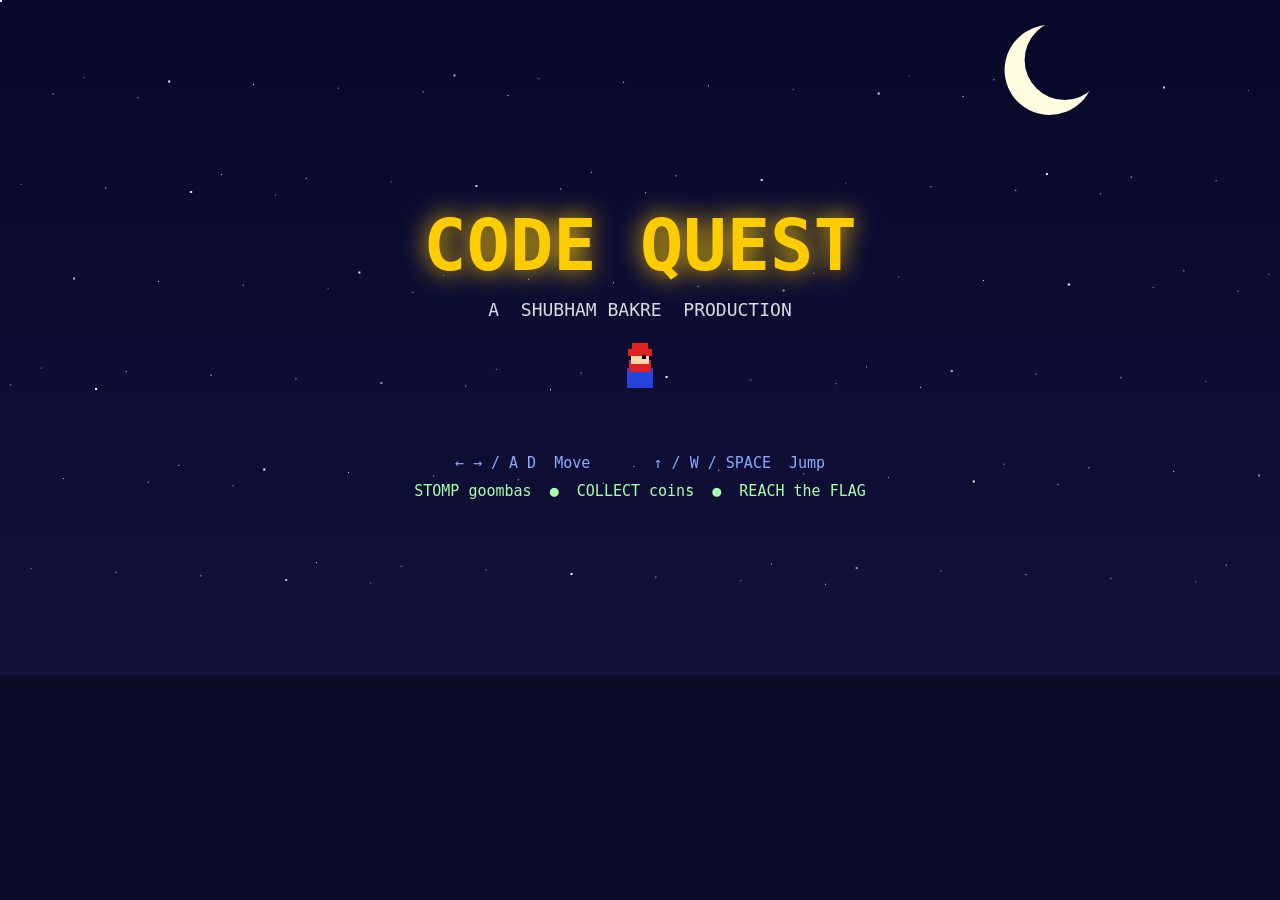
==== game.html @ 9518b6d2 "Add Code Quest — Mario-style browser platformer game" ====
<!DOCTYPE html>
<html lang="en">
<head>
  <meta charset="UTF-8" />
  <meta name="viewport" content="width=device-width, initial-scale=1.0, user-scalable=no" />
  <title>Code Quest — Shubham Bakre</title>
  <style>
    * { margin: 0; padding: 0; box-sizing: border-box; }
    body { background: #000; overflow: hidden; font-family: monospace; }
    canvas { display: block; image-rendering: pixelated; }
    #ui {
      position: fixed; bottom: 0; left: 0; right: 0;
      display: flex; justify-content: space-between; align-items: flex-end;
      padding: 16px; pointer-events: none; z-index: 10;
    }
    .d-pad { display: flex; gap: 8px; pointer-events: all; }
    .btn {
      width: 64px; height: 64px; border-radius: 12px;
      background: rgba(255,255,255,0.25); border: 2px solid rgba(255,255,255,0.5);
      color: #fff; font-size: 22px; display: flex; align-items: center;
      justify-content: center; user-select: none; -webkit-user-select: none;
      cursor: pointer; touch-action: none; font-family: monospace; font-weight: bold;
    }
    .btn:active { background: rgba(255,255,255,0.5); }
    #jump-btn { width: 72px; height: 72px; border-radius: 50%; background: rgba(255,100,100,0.35); pointer-events: all; }
    @media (min-width: 768px) { #ui { display: none; } }
  </style>
</head>
<body>
<canvas id="c"></canvas>
<div id="ui">
  <div class="d-pad">
    <div class="btn" data-act="left">◀</div>
    <div class="btn" data-act="right">▶</div>
  </div>
  <div class="btn" id="jump-btn" data-act="jump">▲</div>
</div>

<script>
'use strict';
// ═══════════════════════════════════════════════════════
//  CONSTANTS
// ═══════════════════════════════════════════════════════
const G   = 0.52;   // gravity
const JF  = -13.5;  // jump force
const MXF = 17;     // max fall speed
const SPD = 5;      // move speed
const T   = 40;     // tile size

const PAL = {
  sky1:'#5C94FC', sky2:'#9EC8FF',
  cloud:'#FFFFFF',
  grass:'#5EA832', dirt:'#9B6934', dirtD:'#7A5020',
  brick:'#C87038', brickD:'#A05028',
  cloudPlat:'#D8E8FF', cloudPlatD:'#B0C8F0',
  player:'#E02020', overalls:'#2244DD', skin:'#FAD6AC',
  hat:'#E02020', mustache:'#5A3010',
  shoe:'#3A1800',
  coin:'#FFCC00', coinShine:'#FFEE44', coinDark:'#AA8800',
  goomba:'#AA5500', goombaD:'#7A3500',
  pipe:'#1EAC1E', pipeD:'#0A7A0A',
  hill:'rgba(90,160,55,0.45)',
  hud:'rgba(0,0,0,0.55)',
  particle:['#FFCC00','#FF8800','#FF4444','#44FF88','#44AAFF'],
};

// ═══════════════════════════════════════════════════════
//  AUDIO  (Web Audio API — no files needed)
// ═══════════════════════════════════════════════════════
class SFX {
  constructor() { this.ac = new (window.AudioContext||window.webkitAudioContext)(); }
  _play(freq, type, dur, vol=0.25, slide=0) {
    const o = this.ac.createOscillator();
    const g = this.ac.createGain();
    o.connect(g); g.connect(this.ac.destination);
    o.type = type; o.frequency.value = freq;
    if (slide) o.frequency.linearRampToValueAtTime(slide, this.ac.currentTime + dur);
    g.gain.setValueAtTime(vol, this.ac.currentTime);
    g.gain.exponentialRampToValueAtTime(0.001, this.ac.currentTime + dur);
    o.start(); o.stop(this.ac.currentTime + dur);
  }
  jump()  { this._play(380, 'square', 0.12, 0.3, 600); }
  coin()  { this._play(750,'sine',0.1,0.25); setTimeout(()=>this._play(1100,'sine',0.12,0.2),80); }
  stomp() { this._play(180,'square',0.18,0.4,80); }
  die()   { [380,300,240,180,130].forEach((f,i)=>setTimeout(()=>this._play(f,'square',0.1,0.35),i*70)); }
  win()   { [523,659,784,1047,1319].forEach((f,i)=>setTimeout(()=>this._play(f,'sine',0.35,0.45),i*130)); }
}
let sfx = null;
function ensureSFX() { if (!sfx) sfx = new SFX(); }
const S = { jump(){ensureSFX();sfx.jump();}, coin(){ensureSFX();sfx.coin();},
             stomp(){ensureSFX();sfx.stomp();}, die(){ensureSFX();sfx.die();}, win(){ensureSFX();sfx.win();} };

// ═══════════════════════════════════════════════════════
//  INPUT
// ═══════════════════════════════════════════════════════
const K = {};
const TOUCH = { left:false, right:false, jump:false };
window.addEventListener('keydown', e=>{ K[e.code]=true; ['Space','ArrowUp','ArrowDown','ArrowLeft','ArrowRight'].includes(e.code)&&e.preventDefault(); });
window.addEventListener('keyup',   e=>{ K[e.code]=false; });
document.querySelectorAll('.btn').forEach(b=>{
  const act = b.dataset.act;
  b.addEventListener('touchstart', e=>{ e.preventDefault(); TOUCH[act]=true; ensureSFX(); }, {passive:false});
  b.addEventListener('touchend',   e=>{ e.preventDefault(); TOUCH[act]=false; }, {passive:false});
});
const IN = {
  get left()  { return K.ArrowLeft||K.KeyA||TOUCH.left; },
  get right() { return K.ArrowRight||K.KeyD||TOUCH.right; },
  get jump()  { return K.ArrowUp||K.KeyW||K.Space||TOUCH.jump; },
};

// ═══════════════════════════════════════════════════════
//  HELPERS
// ═══════════════════════════════════════════════════════
function overlaps(a, b) {
  return a.x < b.x+b.w && a.x+a.w > b.x && a.y < b.y+b.h && a.y+a.h > b.y;
}
function rnd(min,max) { return min + Math.random()*(max-min); }

// ═══════════════════════════════════════════════════════
//  PIXEL FONT  (tiny 5×7 bitmaps for crisp text)
// ═══════════════════════════════════════════════════════
// We'll use ctx.font with monospace instead — good enough for pixel look.

// ═══════════════════════════════════════════════════════
//  BACKGROUND
// ═══════════════════════════════════════════════════════
const CLOUDS = Array.from({length:12}, (_,i)=>({
  x: i*480 + rnd(0,240),
  y: rnd(40, 140),
  w: rnd(120,220),
  h: rnd(50,80),
}));
const HILLS = Array.from({length:8}, (_,i)=>({
  x: i*680 + rnd(0,200),
  r: rnd(160,280),
}));

function drawCloud(ctx, x, y, w, h) {
  ctx.fillStyle = PAL.cloud;
  ctx.beginPath(); ctx.arc(x+w*0.3, y+h*0.55, h*0.45, 0, Math.PI*2); ctx.fill();
  ctx.beginPath(); ctx.arc(x+w*0.5, y+h*0.38, h*0.52, 0, Math.PI*2); ctx.fill();
  ctx.beginPath(); ctx.arc(x+w*0.7, y+h*0.55, h*0.38, 0, Math.PI*2); ctx.fill();
  ctx.fillRect(x+w*0.18, y+h*0.5, w*0.64, h*0.5);
}

function drawBG(ctx, camX, W, H) {
  const grad = ctx.createLinearGradient(0,0,0,H);
  grad.addColorStop(0, PAL.sky1); grad.addColorStop(1, PAL.sky2);
  ctx.fillStyle = grad; ctx.fillRect(0,0,W,H);

  // Parallax hills (0.4x)
  ctx.fillStyle = PAL.hill;
  const gY = H - 80;
  for (const h of HILLS) {
    const hx = h.x - camX*0.4;
    const wrapped = ((hx % (W+600)) + (W+600)) % (W+600) - 300;
    ctx.beginPath(); ctx.arc(wrapped, gY, h.r, Math.PI, 0); ctx.fill();
  }

  // Parallax clouds (0.25x)
  for (const c of CLOUDS) {
    const cx = c.x - camX*0.25;
    const wrapped = ((cx % (W+300)) + (W+300)) % (W+300) - 150;
    drawCloud(ctx, wrapped, c.y, c.w, c.h);
  }
}

// ═══════════════════════════════════════════════════════
//  PLATFORM
// ═══════════════════════════════════════════════════════
class Platform {
  constructor(x, y, w, h, type='ground') {
    this.x=x; this.y=y; this.w=w; this.h=h; this.type=type;
  }
  draw(ctx, camX, W) {
    const sx = this.x - camX;
    if (sx+this.w < 0 || sx > W) return;
    const cols = Math.ceil(this.w / T);
    for (let i=0; i<cols; i++) {
      const tx = sx + i*T;
      const tw = Math.min(T, this.w - i*T);
      if (this.type === 'ground') {
        ctx.fillStyle = PAL.grass;  ctx.fillRect(tx, this.y, tw, 10);
        ctx.fillStyle = PAL.dirt;   ctx.fillRect(tx, this.y+10, tw, this.h-10);
        ctx.fillStyle = PAL.dirtD;
        for (let j=22; j<this.h; j+=14) ctx.fillRect(tx+5, this.y+j, tw-10, 2);
        ctx.fillStyle = 'rgba(0,0,0,0.12)'; ctx.fillRect(tx, this.y, tw, 2);
      } else if (this.type === 'brick') {
        ctx.fillStyle = PAL.brick;  ctx.fillRect(tx, this.y, tw, this.h);
        ctx.fillStyle = PAL.brickD;
        ctx.fillRect(tx, this.y, tw, 3);
        ctx.fillRect(tx, this.y+this.h-3, tw, 3);
        ctx.fillRect(tx, this.y, 3, this.h);
        ctx.fillRect(tx+tw-3, this.y, 3, this.h);
        // mortar line mid
        if (i%2===0) ctx.fillRect(tx+tw/2-1, this.y+4, 2, this.h-8);
      } else { // cloud platform
        ctx.fillStyle = PAL.cloudPlatD; ctx.fillRect(tx+2, this.y+3, tw-4, this.h);
        ctx.fillStyle = PAL.cloudPlat;  ctx.fillRect(tx, this.y, tw-2, this.h-2);
      }
    }
  }
}

// ═══════════════════════════════════════════════════════
//  COIN
// ═══════════════════════════════════════════════════════
class Coin {
  constructor(x, y) {
    this.x=x; this.y=y; this.w=20; this.h=20;
    this.collected=false; this.flyTimer=0;
    this.t = Math.random()*Math.PI*2;
  }
  update() {
    this.t += 0.07;
    if (this.flyTimer > 0) this.flyTimer--;
  }
  draw(ctx, camX) {
    if (this.collected && this.flyTimer<=0) return;
    const sx = this.x - camX;
    if (this.collected) {
      const a = this.flyTimer/28;
      const fy = this.y - (28-this.flyTimer)*2.2;
      ctx.globalAlpha = a;
      ctx.fillStyle = PAL.coin;
      ctx.beginPath(); ctx.arc(sx+10, fy+10, 10, 0, Math.PI*2); ctx.fill();
      ctx.globalAlpha = 1; return;
    }
    const bob = Math.sin(this.t)*4;
    const scaleX = Math.abs(Math.cos(this.t*0.5));
    const cw = Math.max(4, 20*scaleX);
    const cx = sx + 10 - cw/2;
    // Shadow
    ctx.fillStyle = 'rgba(0,0,0,0.2)'; ctx.fillRect(sx+2, this.y+bob+17, 16, 4);
    // Coin body
    ctx.fillStyle = PAL.coinDark; ctx.fillRect(cx+2, this.y+bob+2, cw-4, 16);
    ctx.fillStyle = PAL.coin;     ctx.fillRect(cx, this.y+bob, cw, 14);
    // Shine
    ctx.fillStyle = PAL.coinShine;
    if (cw > 8) ctx.fillRect(cx+3, this.y+bob+2, 4, 5);
  }
}

// ═══════════════════════════════════════════════════════
//  GOOMBA
// ═══════════════════════════════════════════════════════
class Goomba {
  constructor(x, y, patrolRange=120) {
    this.x=x; this.y=y; this.w=36; this.h=32;
    this.ox=x; this.range=patrolRange; this.vx=-1.8;
    this.dead=false; this.dTimer=0; this.frame=0; this.ft=0;
  }
  update() {
    if (this.dead) { if(this.dTimer>0) this.dTimer--; return; }
    this.x += this.vx;
    if (this.x < this.ox-this.range || this.x > this.ox) this.vx *= -1;
    this.ft++;
    if (this.ft%14===0) this.frame=(this.frame+1)%2;
  }
  draw(ctx, camX) {
    if (this.dead && this.dTimer<=0) return;
    const sx = this.x-camX;
    if (this.dead) {
      // squished
      ctx.fillStyle = PAL.goombaD; ctx.fillRect(sx, this.y+24, this.w, 8);
      ctx.fillStyle = PAL.goomba;  ctx.fillRect(sx+2, this.y+20, this.w-4, 10);
      return;
    }
    // Shadow
    ctx.fillStyle='rgba(0,0,0,0.2)'; ctx.fillRect(sx+4, this.y+this.h-2, this.w-8, 5);
    // Feet
    ctx.fillStyle = PAL.goombaD;
    const f = this.frame===0 ? 0 : 4;
    ctx.fillRect(sx+2+f, this.y+24, 14, 8);
    ctx.fillRect(sx+20-f, this.y+24, 14, 8);
    // Body
    ctx.fillStyle = PAL.goomba;
    ctx.beginPath(); ctx.arc(sx+18, this.y+14, 17, 0, Math.PI*2); ctx.fill();
    // Dark cap
    ctx.fillStyle = PAL.goombaD;
    ctx.beginPath(); ctx.arc(sx+18, this.y+10, 14, Math.PI*1.15, Math.PI*1.85); ctx.fill();
    ctx.fillRect(sx+4, this.y+6, 28, 6);
    // Eyes
    const dir = this.vx<0 ? -1 : 1;
    ctx.fillStyle='#FFF';
    ctx.fillRect(sx+7,  this.y+9,  8, 8);
    ctx.fillRect(sx+21, this.y+9,  8, 8);
    ctx.fillStyle='#000';
    ctx.fillRect(sx+8+dir*2,  this.y+11, 4, 4);
    ctx.fillRect(sx+22+dir*2, this.y+11, 4, 4);
    // Eyebrows (angry)
    ctx.fillStyle='#000';
    ctx.fillRect(sx+6,  this.y+7, 10, 2);
    ctx.fillRect(sx+20, this.y+7, 10, 2);
    // Mouth
    ctx.fillStyle='#5A1800';
    ctx.fillRect(sx+10, this.y+19, 16, 3);
  }
}

// ═══════════════════════════════════════════════════════
//  PARTICLE
// ═══════════════════════════════════════════════════════
class Particle {
  constructor(x, y, color) {
    this.x=x; this.y=y; this.color=color;
    this.vx=rnd(-4,4); this.vy=rnd(-6,-1);
    this.life=rnd(30,50); this.maxL=this.life;
    this.size=rnd(4,8);
  }
  update() { this.vy+=0.35; this.x+=this.vx; this.y+=this.vy; this.life--; }
  draw(ctx, camX) {
    ctx.globalAlpha = this.life/this.maxL;
    ctx.fillStyle = this.color;
    ctx.fillRect(this.x-camX, this.y, this.size, this.size);
    ctx.globalAlpha = 1;
  }
}

// ═══════════════════════════════════════════════════════
//  PLAYER
// ═══════════════════════════════════════════════════════
class Player {
  constructor(x, y) {
    this.x=x; this.y=y; this.w=30; this.h=42;
    this.vx=0; this.vy=0;
    this.onGround=false; this.dead=false;
    this.facing=1; this.walkF=0; this.stepT=0;
    this.jumpBuf=0; this.coyote=0; this.invincible=0;
  }

  update(plats, coins, goombas, parts) {
    if (this.dead) { this.vy+=G; this.y+=this.vy; return; }

    // Input
    if (IN.left)  { this.vx=-SPD; this.facing=-1; }
    else if (IN.right) { this.vx=SPD; this.facing=1; }
    else { this.vx*=0.78; }

    // Jump buffering + coyote time
    if (IN.jump) this.jumpBuf=9;
    else if (this.jumpBuf>0) this.jumpBuf--;

    if (this.onGround) this.coyote=9;
    else if (this.coyote>0) this.coyote--;

    if (this.jumpBuf>0 && this.coyote>0) {
      this.vy=JF; this.jumpBuf=0; this.coyote=0; S.jump();
    }

    // Variable jump height
    if (!IN.jump && this.vy<-6) this.vy += 1.2;

    this.vy = Math.min(this.vy+G, MXF);

    // Move X + collide
    this.x += this.vx;
    this.onGround = false;
    for (const p of plats) {
      if (!overlaps(this,p)) continue;
      if (this.vx>0) this.x=p.x-this.w;
      else if (this.vx<0) this.x=p.x+p.w;
      this.vx=0;
    }

    // Move Y + collide
    this.y += this.vy;
    for (const p of plats) {
      if (!overlaps(this,p)) continue;
      if (this.vy>0) { this.y=p.y-this.h; this.vy=0; this.onGround=true; }
      else           { this.y=p.y+p.h;    this.vy=0.5; }
    }

    // Coins
    for (const c of coins) {
      if (!c.collected && overlaps(this,{x:c.x,y:c.y,w:c.w,h:c.h})) {
        c.collected=true; c.flyTimer=28;
        S.coin();
        for (let i=0;i<8;i++) parts.push(new Particle(c.x+10,c.y+10,PAL.coin));
      }
    }

    // Goombas
    if (this.invincible<=0) {
      for (const g of goombas) {
        if (g.dead || !overlaps(this,g)) continue;
        // Stomp check: player bottom is above middle of goomba AND falling
        if (this.vy>0 && (this.y+this.h) < (g.y + g.h*0.55)) {
          g.dead=true; g.dTimer=32; this.vy=-9; S.stomp();
          for (let i=0;i<10;i++) parts.push(new Particle(g.x+18,g.y+10,PAL.goomba));
        } else {
          this.dead=true; this.vy=-10; S.die();
        }
      }
    }
    if (this.invincible>0) this.invincible--;

    // Walk animation
    if (this.onGround && Math.abs(this.vx)>0.4) {
      this.stepT++;
      if (this.stepT%7===0) this.walkF=(this.walkF+1)%4;
    } else if (this.onGround) { this.walkF=0; this.stepT=0; }
  }

  draw(ctx, camX) {
    const sx = Math.round(this.x-camX);
    const sy = Math.round(this.y);
    if (this.invincible>0 && Math.floor(this.invincible/5)%2===1) return;

    ctx.save();
    if (this.facing===-1) {
      ctx.translate(sx+this.w/2, 0);
      ctx.scale(-1,1);
      ctx.translate(-(sx+this.w/2), 0);
    }

    // Shadow
    ctx.fillStyle='rgba(0,0,0,0.2)';
    ctx.beginPath(); ctx.ellipse(sx+15,sy+this.h+2,12,4,0,0,Math.PI*2); ctx.fill();

    // Shoes (animated)
    ctx.fillStyle = PAL.shoe;
    const lf = this.onGround ? (this.walkF<2?-3:3) : 0;
    const rf = this.onGround ? (this.walkF<2?3:-3) : 0;
    ctx.fillRect(sx+1+lf, sy+36, 12, 8);
    ctx.fillRect(sx+17+rf, sy+36, 12, 8);

    // Overalls legs
    ctx.fillStyle = PAL.overalls;
    ctx.fillRect(sx+3, sy+24, 10, 16);
    ctx.fillRect(sx+17, sy+24, 10, 16);

    // Overalls bib
    ctx.fillRect(sx+3, sy+16, 24, 12);
    ctx.fillStyle='rgba(255,255,255,0.12)'; ctx.fillRect(sx+8,sy+18,14,4);

    // Shirt
    ctx.fillStyle = PAL.player;
    ctx.fillRect(sx+1, sy+12, 28, 12);

    // Arms
    ctx.fillStyle = PAL.player;
    ctx.fillRect(sx-4, sy+13, 8, 10);
    ctx.fillRect(sx+26, sy+13, 8, 10);
    ctx.fillStyle = PAL.skin;
    ctx.fillRect(sx-4, sy+21, 8, 5);
    ctx.fillRect(sx+26, sy+21, 8, 5);

    // Head
    ctx.fillStyle = PAL.skin;
    ctx.fillRect(sx+4, sy+2, 22, 14);

    // Hair
    ctx.fillStyle='#5A3010';
    ctx.fillRect(sx+4, sy+2, 22, 4);
    ctx.fillRect(sx+4, sy+2, 4, 8);

    // Hat
    ctx.fillStyle = PAL.hat;
    ctx.fillRect(sx+2, sy-2, 26, 7);
    ctx.fillRect(sx+6, sy-8, 18, 8);

    // Eye
    ctx.fillStyle='#000';
    ctx.fillRect(sx+18, sy+6, 5, 5);
    ctx.fillStyle='#FFF';
    ctx.fillRect(sx+20, sy+6, 2, 2);

    // Mustache
    ctx.fillStyle = PAL.mustache;
    ctx.fillRect(sx+8, sy+12, 6, 3);
    ctx.fillRect(sx+16, sy+12, 8, 3);
    ctx.fillRect(sx+12, sy+13, 6, 4);

    ctx.restore();
  }
}

// ═══════════════════════════════════════════════════════
//  LEVEL BUILDER
// ═══════════════════════════════════════════════════════
function buildLevel(H) {
  const plats=[], coins=[], goombas=[];
  const gY = H - 80;
  const LW = 5500;

  // ── Ground (with 3 gaps) ──
  [[0,1900],[2040,2960],[3100,4100],[4240,LW]].forEach(([a,b])=>{
    plats.push(new Platform(a, gY, b-a, 80, 'ground'));
  });

  // ── Floating platforms ──
  const fp = [
    // section 1
    [280,gY-130,160,'brick'], [560,gY-200,120,'brick'],
    [820,gY-140,160,'brick'], [1060,gY-260,120,'brick'],
    [1320,gY-180,200,'brick'],[1580,gY-290,100,'brick'],
    [1700,gY-160,80,'brick'],
    // after gap 1
    [2090,gY-170,160,'brick'],[2300,gY-250,120,'brick'],
    [2520,gY-160,200,'brick'],[2730,gY-310,100,'brick'],
    // after gap 2
    [3150,gY-160,120,'brick'],[3330,gY-230,160,'brick'],
    [3540,gY-290,120,'brick'],[3680,gY-160,140,'brick'],
    [3860,gY-250,120,'brick'],
    // after gap 3
    [4290,gY-170,200,'brick'],[4560,gY-260,160,'brick'],
    [4800,gY-170,200,'brick'],[5060,gY-300,120,'brick'],
    // cloud platforms
    [480,gY-330,100,'cloud'],  [1140,gY-370,120,'cloud'],
    [2180,gY-340,100,'cloud'], [3420,gY-380,140,'cloud'],
    [4900,gY-410,120,'cloud'],
  ];
  fp.forEach(([x,y,w,t])=>plats.push(new Platform(x,y,w,t==='cloud'?16:20,t)));

  // ── Coins (rows) ──
  const cr = [
    [320,gY-80,5,38], [600,gY-80,4,38],
    [295,gY-195,3,38],[575,gY-265,3,38],
    [840,gY-195,4,38],[1075,gY-325,3,38],
    [1340,gY-245,5,38],[1590,gY-355,3,38],
    [2105,gY-235,4,38],[2320,gY-315,3,38],
    [2540,gY-225,5,38],[2745,gY-375,3,38],
    [3165,gY-225,4,38],[3350,gY-295,3,38],
    [3555,gY-355,3,38],[3695,gY-225,4,38],
    [4305,gY-235,5,38],[4575,gY-325,4,38],
    [4815,gY-235,5,38],[5075,gY-365,3,38],
    // arc of coins over gaps
    [1910,gY-120,3,40],[1910,gY-170,1,40],[1950,gY-200,1,40],[1990,gY-170,1,40],
    [3010,gY-120,3,40],[3050,gY-170,1,40],[4140,gY-120,3,40],
  ];
  cr.forEach(([sx,sy,n,gap])=>{
    for(let i=0;i<n;i++) coins.push(new Coin(sx+i*gap, sy));
  });

  // ── Goombas ──
  const ge = [
    [650,gY-32,100], [980,gY-32,120], [1400,gY-32,150],
    [2200,gY-32,120], [2600,gY-32,150],
    [3200,gY-32,120], [3700,gY-32,130],
    [4350,gY-32,150], [4700,gY-32,100],
    // on platforms
    [300,gY-162,70], [860,gY-172,70],
    [1340,gY-212,90], [2100,gY-202,80],
    [4300,gY-202,100],[4810,gY-202,80],
  ];
  ge.forEach(([x,y,r])=>goombas.push(new Goomba(x,y,r)));

  return {plats, coins, goombas, LW, gY};
}

// ═══════════════════════════════════════════════════════
//  FLAG / FINISH LINE
// ═══════════════════════════════════════════════════════
function drawFlag(ctx, camX, x, gY) {
  const sx = x - camX;
  // Pole
  ctx.fillStyle = '#888'; ctx.fillRect(sx-3, gY-260, 6, 260);
  // Flag
  ctx.fillStyle = '#E02020';
  ctx.beginPath();
  ctx.moveTo(sx+3, gY-260);
  ctx.lineTo(sx+3, gY-210);
  ctx.lineTo(sx+48, gY-235);
  ctx.closePath(); ctx.fill();
  // Star on flag
  ctx.fillStyle='#FFD700';
  ctx.font='bold 20px monospace'; ctx.textAlign='left';
  ctx.fillText('★', sx+10, gY-228);
  // Base
  ctx.fillStyle='#555'; ctx.fillRect(sx-10, gY-6, 20, 8);
}

// ═══════════════════════════════════════════════════════
//  HUD
// ═══════════════════════════════════════════════════════
function drawHUD(ctx, W, score, collected, total) {
  ctx.fillStyle = PAL.hud;
  ctx.fillRect(0,0,W,48);
  ctx.font = 'bold 18px monospace';

  ctx.fillStyle='#FFCC00'; ctx.textAlign='left';
  ctx.fillText('● SCORE', 18, 20);
  ctx.fillStyle='#FFF'; ctx.fillText(score.toLocaleString(), 18, 38);

  ctx.fillStyle='#FFCC00'; ctx.textAlign='center';
  ctx.fillText('⬤ COINS', W/2, 20);
  ctx.fillStyle='#FFF'; ctx.fillText(`${collected} / ${total}`, W/2, 38);

  ctx.fillStyle='rgba(255,255,255,0.6)'; ctx.textAlign='right';
  ctx.font='14px monospace';
  ctx.fillText('shubhambakre.com', W-14, 30);
}

// ═══════════════════════════════════════════════════════
//  SCREENS
// ═══════════════════════════════════════════════════════
function drawTitle(ctx, W, H, t) {
  // Night sky
  const g = ctx.createLinearGradient(0,0,0,H);
  g.addColorStop(0,'#08082A'); g.addColorStop(1,'#151540');
  ctx.fillStyle=g; ctx.fillRect(0,0,W,H);

  // Stars
  ctx.fillStyle='#FFF';
  for(let i=0;i<120;i++){
    const x=(i*137.508)%W, y=(i*97.3)%(H*0.65);
    const s=i%5===0?2:1;
    ctx.globalAlpha = 0.5+0.5*Math.abs(Math.sin(t*0.02+i));
    ctx.fillRect(x,y,s,s);
  }
  ctx.globalAlpha=1;

  // Moon
  ctx.fillStyle='#FFFCE0';
  ctx.beginPath(); ctx.arc(W*0.82, 70, 45, 0, Math.PI*2); ctx.fill();
  ctx.fillStyle='#08082A';
  ctx.beginPath(); ctx.arc(W*0.82+15, 60, 40, 0, Math.PI*2); ctx.fill();

  // Ground silhouette
  ctx.fillStyle='#0C0C28';
  ctx.fillRect(0, H*0.75, W, H);

  // Title text
  ctx.textAlign='center';
  ctx.shadowColor='#FFCC00'; ctx.shadowBlur=24;
  ctx.fillStyle='#FFCC00';
  ctx.font=`bold ${Math.min(72, W/10)}px monospace`;
  ctx.fillText('CODE QUEST', W/2, H*0.3);
  ctx.shadowBlur=0;

  ctx.fillStyle='rgba(255,255,255,0.85)';
  ctx.font=`${Math.min(18, W/35)}px monospace`;
  ctx.fillText('A  SHUBHAM BAKRE  PRODUCTION', W/2, H*0.3+46);

  // Controls
  const mobile = W < 768;
  ctx.fillStyle='#88AAFF';
  ctx.font=`${Math.min(15, W/40)}px monospace`;
  if (mobile) {
    ctx.fillText('Use the on-screen buttons to move & jump', W/2, H*0.52);
  } else {
    ctx.fillText('← → / A D  Move       ↑ / W / SPACE  Jump', W/2, H*0.52);
  }
  ctx.fillStyle='#AAFFAA';
  ctx.fillText('STOMP goombas  ●  COLLECT coins  ●  REACH the FLAG', W/2, H*0.52+28);

  // Blinking prompt
  if (Math.floor(t/30)%2===0) {
    ctx.fillStyle='#FFCC00';
    ctx.font=`bold ${Math.min(22, W/30)}px monospace`;
    ctx.fillText(mobile?'TAP ▲ TO START':'PRESS  SPACE  TO  START', W/2, H*0.65);
  }

  // Mini character drawing
  const px=W/2-15, py=H*0.3+80;
  ctx.fillStyle=PAL.overalls;  ctx.fillRect(px+2,py+18,26,20);
  ctx.fillStyle=PAL.player;    ctx.fillRect(px+4,py+10,22,12);
  ctx.fillStyle=PAL.skin;      ctx.fillRect(px+6,py+2,18,12);
  ctx.fillStyle=PAL.hat;       ctx.fillRect(px+3,py-1,24,7); ctx.fillRect(px+7,py-7,16,7);
  ctx.fillStyle='#000';        ctx.fillRect(px+17,py+5,4,4);
}

function drawGameOver(ctx, W, H) {
  ctx.fillStyle='rgba(0,0,0,0.68)'; ctx.fillRect(0,0,W,H);
  ctx.textAlign='center';
  ctx.fillStyle='#FF4444';
  ctx.font=`bold ${Math.min(60,W/9)}px monospace`;
  ctx.fillText('GAME OVER', W/2, H/2-16);
  ctx.fillStyle='rgba(255,255,255,0.7)';
  ctx.font=`${Math.min(18,W/32)}px monospace`;
  ctx.fillText('Respawning...', W/2, H/2+28);
}

function drawWin(ctx, W, H, score, collected, total, t) {
  ctx.fillStyle='rgba(0,0,30,0.78)'; ctx.fillRect(0,0,W,H);

  // Confetti
  for(let i=0;i<40;i++){
    ctx.fillStyle=PAL.particle[i%PAL.particle.length];
    const cx = (i*173+t*2)%W;
    const cy = (i*97+(t*(i%3+1)*0.6))%H;
    ctx.fillRect(cx,cy,6,6);
  }

  ctx.textAlign='center';
  ctx.shadowColor='#FFCC00'; ctx.shadowBlur=30;
  ctx.fillStyle='#FFCC00';
  ctx.font=`bold ${Math.min(62,W/9)}px monospace`;
  ctx.fillText('YOU  WIN! 🎉', W/2, H/2-70);
  ctx.shadowBlur=0;

  ctx.fillStyle='#FFF';
  ctx.font=`${Math.min(22,W/28)}px monospace`;
  ctx.fillText(`SCORE: ${score.toLocaleString()}`, W/2, H/2-16);
  ctx.fillText(`COINS: ${collected}/${total}  (${Math.round(collected/total*100)}%)`, W/2, H/2+20);

  ctx.fillStyle='#88FFAA';
  ctx.font=`${Math.min(16,W/38)}px monospace`;
  ctx.fillText('Check out the real work at  shubhambakre.com', W/2, H/2+64);

  if (Math.floor(t/35)%2===0) {
    ctx.fillStyle='#FFCC00';
    ctx.font=`bold ${Math.min(18,W/38)}px monospace`;
    ctx.fillText('PRESS SPACE / TAP to play again', W/2, H/2+110);
  }
}

// ═══════════════════════════════════════════════════════
//  GAME LOOP
// ═══════════════════════════════════════════════════════
const canvas = document.getElementById('c');
const ctx    = canvas.getContext('2d');
let W, H;

function resize() {
  W = canvas.width  = window.innerWidth;
  H = canvas.height = window.innerHeight;
}
resize();
window.addEventListener('resize', resize);

let state   = 'title';  // title | play | dead | win
let player, plats, coins, goombas, parts, camX, LW, gY, totalCoins, score, t=0;
let restartDelay = 0;
const FINISH_X = 5350;

function init() {
  const lv = buildLevel(H);
  plats=lv.plats; coins=lv.coins; goombas=lv.goombas; LW=lv.LW; gY=lv.gY;
  player = new Player(80, gY-100);
  parts=[]; camX=0; totalCoins=coins.length; score=0;
}

function tick() {
  t++;
  if (state==='title') {
    if (IN.jump) { ensureSFX(); init(); state='play'; }
    return;
  }
  if (state==='dead') {
    player.update([],[],[],[]);
    if (player.y > H+200) {
      restartDelay++;
      if (restartDelay>90) { restartDelay=0; init(); state='play'; }
    }
    return;
  }
  if (state==='win') {
    if (IN.jump) { init(); state='play'; }
    return;
  }

  // Playing
  player.update(plats, coins, goombas, parts);
  goombas.forEach(g=>g.update());
  coins.forEach(c=>{ c.update(); if(c.collected&&c.flyTimer===27) score+=100; });
  parts=parts.filter(p=>{ p.update(); return p.life>0; });

  // Camera smooth follow
  const targetCam = player.x - W*0.35;
  camX += (targetCam-camX)*0.1;
  camX = Math.max(0, Math.min(camX, LW-W));

  // Death by falling
  if (!player.dead && player.y > H+60) { player.dead=true; player.vy=-8; S.die(); }
  if (player.dead) state='dead';

  // Win
  if (player.x > FINISH_X) { state='win'; S.win(); }
}

function render() {
  ctx.clearRect(0,0,W,H);

  if (state==='title') { drawTitle(ctx,W,H,t); return; }

  drawBG(ctx, camX, W, H);
  plats.forEach(p=>p.draw(ctx,camX,W));
  drawFlag(ctx, camX, FINISH_X+40, gY);
  coins.forEach(c=>c.draw(ctx,camX));
  goombas.forEach(g=>g.draw(ctx,camX));
  parts.forEach(p=>p.draw(ctx,camX));
  player.draw(ctx,camX);

  const col=coins.filter(c=>c.collected).length;
  drawHUD(ctx, W, score, col, totalCoins);

  if (state==='dead') drawGameOver(ctx,W,H);
  if (state==='win')  drawWin(ctx,W,H,score,col,totalCoins,t);
}

function loop() {
  tick();
  render();
  requestAnimationFrame(loop);
}
loop();
</script>
</body>
</html>
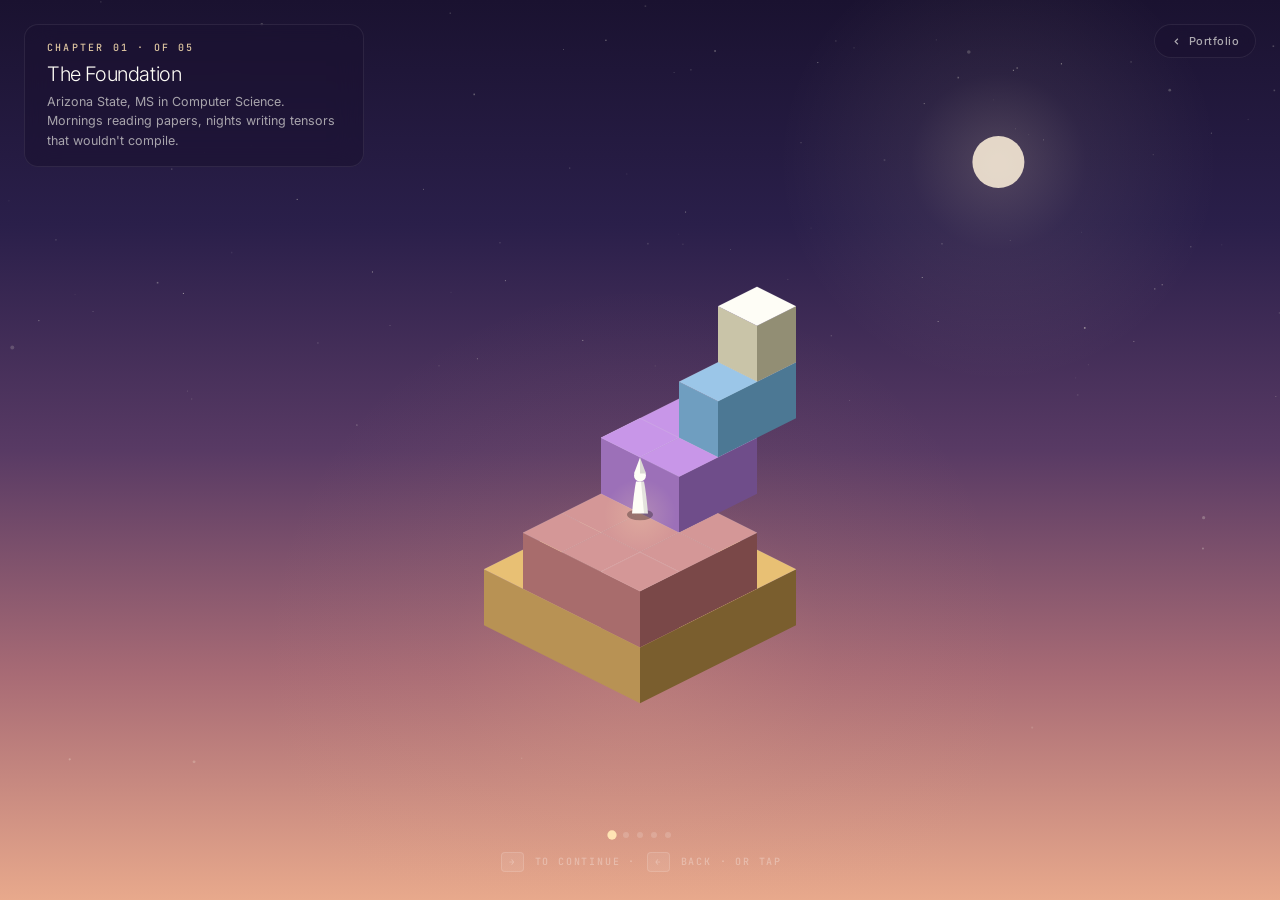
==== commit 07bfe9ec: "Rebuild /game.html as Monument Valley-style isometric tower journey — single viewport, 5 chapters, p" ====
--- a/game.html
+++ b/game.html
@@ -1,801 +1,591 @@
 <!DOCTYPE html>
 <html lang="en">
 <head>
-  <meta charset="UTF-8" />
-  <meta name="viewport" content="width=device-width, initial-scale=1.0, user-scalable=no" />
-  <title>Code Quest — Shubham Bakre</title>
-  <style>
-    * { margin: 0; padding: 0; box-sizing: border-box; }
-    body { background: #000; overflow: hidden; font-family: monospace; }
-    canvas { display: block; image-rendering: pixelated; }
-    #ui {
-      position: fixed; bottom: 0; left: 0; right: 0;
-      display: flex; justify-content: space-between; align-items: flex-end;
-      padding: 16px; pointer-events: none; z-index: 10;
-    }
-    .d-pad { display: flex; gap: 8px; pointer-events: all; }
-    .btn {
-      width: 64px; height: 64px; border-radius: 12px;
-      background: rgba(255,255,255,0.25); border: 2px solid rgba(255,255,255,0.5);
-      color: #fff; font-size: 22px; display: flex; align-items: center;
-      justify-content: center; user-select: none; -webkit-user-select: none;
-      cursor: pointer; touch-action: none; font-family: monospace; font-weight: bold;
-    }
-    .btn:active { background: rgba(255,255,255,0.5); }
-    #jump-btn { width: 72px; height: 72px; border-radius: 50%; background: rgba(255,100,100,0.35); pointer-events: all; }
-    @media (min-width: 768px) { #ui { display: none; } }
-  </style>
+<meta charset="UTF-8" />
+<meta name="viewport" content="width=device-width, initial-scale=1.0, user-scalable=no" />
+<title>The Engineer's Path — Shubham Bakre</title>
+<meta name="description" content="An interactive Monument Valley-style journey through Shubham Bakre's engineering career." />
+<meta property="og:title" content="The Engineer's Path — Shubham Bakre" />
+<meta property="og:description" content="An interactive Monument Valley-style journey through a senior engineer's career." />
+<link rel="canonical" href="https://shubhambakre.com/game.html" />
+<link rel="preconnect" href="https://fonts.googleapis.com">
+<link rel="preconnect" href="https://fonts.gstatic.com" crossorigin>
+<link href="https://fonts.googleapis.com/css2?family=Inter:wght@200;300;400;500&family=JetBrains+Mono:wght@400;500&display=swap" rel="stylesheet">
+<style>
+  *, *::before, *::after { margin:0; padding:0; box-sizing:border-box; }
+  html, body {
+    width:100%; height:100%; overflow:hidden;
+    background:#1a1230;
+    font-family:'Inter',-apple-system,sans-serif;
+    -webkit-font-smoothing:antialiased;
+    color:#fefdf6;
+  }
+  canvas { display:block; position:fixed; inset:0; width:100%; height:100%; }
+
+  /* Top chrome */
+  #chrome {
+    position:fixed; top:24px; left:24px; right:24px;
+    display:flex; justify-content:space-between; align-items:flex-start;
+    z-index:10; pointer-events:none;
+  }
+  #chrome > * { pointer-events:auto; }
+
+  #chapter {
+    background:rgba(26,18,48,0.55);
+    backdrop-filter:blur(14px);
+    -webkit-backdrop-filter:blur(14px);
+    border:1px solid rgba(255,255,255,0.08);
+    border-radius:14px;
+    padding:16px 22px;
+    max-width:340px;
+    transform:translateY(-12px); opacity:0;
+    transition:transform .65s cubic-bezier(.2,.8,.3,1), opacity .65s ease;
+  }
+  #chapter.show { transform:none; opacity:1; }
+  #ch-num {
+    font-family:'JetBrains Mono',monospace;
+    font-size:10px; font-weight:500; letter-spacing:0.22em;
+    color:rgba(255,228,180,0.85); text-transform:uppercase;
+    margin-bottom:8px;
+  }
+  #ch-title {
+    font-size:20px; font-weight:300; letter-spacing:-0.02em;
+    color:#fefdf6; line-height:1.2; margin-bottom:6px;
+  }
+  #ch-body {
+    font-size:12.5px; color:rgba(254,253,246,0.62);
+    line-height:1.55;
+  }
+
+  #back-link {
+    display:inline-flex; align-items:center; gap:7px;
+    padding:9px 16px; border-radius:100px;
+    background:rgba(26,18,48,0.55);
+    backdrop-filter:blur(14px);
+    -webkit-backdrop-filter:blur(14px);
+    border:1px solid rgba(255,255,255,0.08);
+    color:rgba(254,253,246,0.65);
+    font-size:11px; font-weight:500; letter-spacing:0.04em;
+    text-decoration:none;
+    transition:color .2s, border-color .2s, background .2s;
+  }
+  #back-link:hover {
+    color:#fefdf6;
+    border-color:rgba(255,255,255,0.20);
+    background:rgba(26,18,48,0.75);
+  }
+  #back-link svg { width:11px; height:11px; }
+
+  /* Bottom chrome */
+  #foot {
+    position:fixed; bottom:28px; left:0; right:0;
+    z-index:10; display:flex; flex-direction:column; align-items:center; gap:14px;
+    pointer-events:none;
+  }
+  #pips { display:flex; gap:8px; }
+  .pip {
+    width:6px; height:6px; border-radius:50%;
+    background:rgba(255,255,255,0.16);
+    transition:background .4s, transform .4s;
+  }
+  .pip.done { background:rgba(255,228,180,0.55); }
+  .pip.now { background:rgba(255,228,180,1); transform:scale(1.55); }
+
+  #hint {
+    font-family:'JetBrains Mono',monospace;
+    font-size:10px; font-weight:500; letter-spacing:0.18em;
+    color:rgba(255,255,255,0.30); text-transform:uppercase;
+    transition:opacity 1s;
+  }
+  #hint kbd {
+    display:inline-block;
+    padding:3px 7px; margin:0 3px;
+    background:rgba(255,255,255,0.08); border:1px solid rgba(255,255,255,0.14);
+    border-radius:4px; font-family:inherit; font-size:9px;
+  }
+
+  /* Mobile arrows */
+  #mctl {
+    position:fixed; bottom:80px; left:0; right:0;
+    display:flex; justify-content:center; gap:14px;
+    z-index:10; pointer-events:none;
+  }
+  .mb {
+    width:54px; height:54px; border-radius:50%;
+    background:rgba(26,18,48,0.55);
+    backdrop-filter:blur(10px);
+    -webkit-backdrop-filter:blur(10px);
+    border:1px solid rgba(255,255,255,0.10);
+    color:rgba(254,253,246,0.65); font-size:20px;
+    display:flex; align-items:center; justify-content:center;
+    pointer-events:auto; cursor:pointer; user-select:none;
+    -webkit-tap-highlight-color:transparent;
+    transition:background .15s;
+  }
+  .mb:active { background:rgba(255,255,255,0.16); color:#fff; }
+  @media (min-width:768px) { #mctl { display:none; } }
+
+  /* End-state CTA */
+  #end-cta {
+    position:fixed; left:50%; top:50%;
+    transform:translate(-50%,calc(-50% + 30px));
+    opacity:0; transition:opacity .8s ease, transform .8s cubic-bezier(.2,.8,.3,1);
+    pointer-events:none; z-index:9;
+    text-align:center;
+  }
+  #end-cta.show {
+    opacity:1; transform:translate(-50%,-50%);
+    pointer-events:auto;
+  }
+  #end-cta a {
+    display:inline-flex; align-items:center; gap:9px;
+    padding:13px 26px; border-radius:100px;
+    background:#fefdf6; color:#1a1230;
+    font-size:13px; font-weight:500; letter-spacing:-0.005em;
+    text-decoration:none;
+    transition:transform .2s;
+  }
+  #end-cta a:hover { transform:scale(1.04); }
+  #end-cta svg { width:13px; height:13px; }
+</style>
 </head>
 <body>
+
 <canvas id="c"></canvas>
-<div id="ui">
-  <div class="d-pad">
-    <div class="btn" data-act="left">◀</div>
-    <div class="btn" data-act="right">▶</div>
+
+<div id="chrome">
+  <div id="chapter">
+    <div id="ch-num">CHAPTER 01 · OF 05</div>
+    <div id="ch-title">The Foundation</div>
+    <div id="ch-body">A degree in Phoenix, a city in the Bay, a question — what could a system actually do?</div>
   </div>
-  <div class="btn" id="jump-btn" data-act="jump">▲</div>
+  <a href="/" id="back-link">
+    <svg viewBox="0 0 24 24" fill="none" stroke="currentColor" stroke-width="2.5"><polyline points="15 18 9 12 15 6"/></svg>
+    Portfolio
+  </a>
 </div>
 
+<div id="mctl">
+  <button class="mb" data-a="back">←</button>
+  <button class="mb" data-a="fwd">→</button>
+</div>
+
+<div id="foot">
+  <div id="pips">
+    <div class="pip now"></div><div class="pip"></div><div class="pip"></div>
+    <div class="pip"></div><div class="pip"></div>
+  </div>
+  <div id="hint"><kbd>→</kbd> to continue · <kbd>←</kbd> back · or tap</div>
+</div>
+
+<div id="end-cta">
+  <a href="/">
+    Return to portfolio
+    <svg viewBox="0 0 24 24" fill="none" stroke="currentColor" stroke-width="2.5"><polyline points="9 18 15 12 9 6"/></svg>
+  </a>
+</div>
+
 <script>
-'use strict';
-// ═══════════════════════════════════════════════════════
-//  CONSTANTS
-// ═══════════════════════════════════════════════════════
-const G   = 0.52;   // gravity
-const JF  = -13.5;  // jump force
-const MXF = 17;     // max fall speed
-const SPD = 5;      // move speed
-const T   = 40;     // tile size
-
-const PAL = {
-  sky1:'#5C94FC', sky2:'#9EC8FF',
-  cloud:'#FFFFFF',
-  grass:'#5EA832', dirt:'#9B6934', dirtD:'#7A5020',
-  brick:'#C87038', brickD:'#A05028',
-  cloudPlat:'#D8E8FF', cloudPlatD:'#B0C8F0',
-  player:'#E02020', overalls:'#2244DD', skin:'#FAD6AC',
-  hat:'#E02020', mustache:'#5A3010',
-  shoe:'#3A1800',
-  coin:'#FFCC00', coinShine:'#FFEE44', coinDark:'#AA8800',
-  goomba:'#AA5500', goombaD:'#7A3500',
-  pipe:'#1EAC1E', pipeD:'#0A7A0A',
-  hill:'rgba(90,160,55,0.45)',
-  hud:'rgba(0,0,0,0.55)',
-  particle:['#FFCC00','#FF8800','#FF4444','#44FF88','#44AAFF'],
-};
-
-// ═══════════════════════════════════════════════════════
-//  AUDIO  (Web Audio API — no files needed)
-// ═══════════════════════════════════════════════════════
-class SFX {
-  constructor() { this.ac = new (window.AudioContext||window.webkitAudioContext)(); }
-  _play(freq, type, dur, vol=0.25, slide=0) {
-    const o = this.ac.createOscillator();
-    const g = this.ac.createGain();
-    o.connect(g); g.connect(this.ac.destination);
-    o.type = type; o.frequency.value = freq;
-    if (slide) o.frequency.linearRampToValueAtTime(slide, this.ac.currentTime + dur);
-    g.gain.setValueAtTime(vol, this.ac.currentTime);
-    g.gain.exponentialRampToValueAtTime(0.001, this.ac.currentTime + dur);
-    o.start(); o.stop(this.ac.currentTime + dur);
-  }
-  jump()  { this._play(380, 'square', 0.12, 0.3, 600); }
-  coin()  { this._play(750,'sine',0.1,0.25); setTimeout(()=>this._play(1100,'sine',0.12,0.2),80); }
-  stomp() { this._play(180,'square',0.18,0.4,80); }
-  die()   { [380,300,240,180,130].forEach((f,i)=>setTimeout(()=>this._play(f,'square',0.1,0.35),i*70)); }
-  win()   { [523,659,784,1047,1319].forEach((f,i)=>setTimeout(()=>this._play(f,'sine',0.35,0.45),i*130)); }
-}
-let sfx = null;
-function ensureSFX() { if (!sfx) sfx = new SFX(); }
-const S = { jump(){ensureSFX();sfx.jump();}, coin(){ensureSFX();sfx.coin();},
-             stomp(){ensureSFX();sfx.stomp();}, die(){ensureSFX();sfx.die();}, win(){ensureSFX();sfx.win();} };
-
-// ═══════════════════════════════════════════════════════
-//  INPUT
-// ═══════════════════════════════════════════════════════
-const K = {};
-const TOUCH = { left:false, right:false, jump:false };
-window.addEventListener('keydown', e=>{ K[e.code]=true; ['Space','ArrowUp','ArrowDown','ArrowLeft','ArrowRight'].includes(e.code)&&e.preventDefault(); });
-window.addEventListener('keyup',   e=>{ K[e.code]=false; });
-document.querySelectorAll('.btn').forEach(b=>{
-  const act = b.dataset.act;
-  b.addEventListener('touchstart', e=>{ e.preventDefault(); TOUCH[act]=true; ensureSFX(); }, {passive:false});
-  b.addEventListener('touchend',   e=>{ e.preventDefault(); TOUCH[act]=false; }, {passive:false});
-});
-const IN = {
-  get left()  { return K.ArrowLeft||K.KeyA||TOUCH.left; },
-  get right() { return K.ArrowRight||K.KeyD||TOUCH.right; },
-  get jump()  { return K.ArrowUp||K.KeyW||K.Space||TOUCH.jump; },
-};
-
-// ═══════════════════════════════════════════════════════
-//  HELPERS
-// ═══════════════════════════════════════════════════════
-function overlaps(a, b) {
-  return a.x < b.x+b.w && a.x+a.w > b.x && a.y < b.y+b.h && a.y+a.h > b.y;
-}
-function rnd(min,max) { return min + Math.random()*(max-min); }
-
-// ═══════════════════════════════════════════════════════
-//  PIXEL FONT  (tiny 5×7 bitmaps for crisp text)
-// ═══════════════════════════════════════════════════════
-// We'll use ctx.font with monospace instead — good enough for pixel look.
-
-// ═══════════════════════════════════════════════════════
-//  BACKGROUND
-// ═══════════════════════════════════════════════════════
-const CLOUDS = Array.from({length:12}, (_,i)=>({
-  x: i*480 + rnd(0,240),
-  y: rnd(40, 140),
-  w: rnd(120,220),
-  h: rnd(50,80),
-}));
-const HILLS = Array.from({length:8}, (_,i)=>({
-  x: i*680 + rnd(0,200),
-  r: rnd(160,280),
-}));
-
-function drawCloud(ctx, x, y, w, h) {
-  ctx.fillStyle = PAL.cloud;
-  ctx.beginPath(); ctx.arc(x+w*0.3, y+h*0.55, h*0.45, 0, Math.PI*2); ctx.fill();
-  ctx.beginPath(); ctx.arc(x+w*0.5, y+h*0.38, h*0.52, 0, Math.PI*2); ctx.fill();
-  ctx.beginPath(); ctx.arc(x+w*0.7, y+h*0.55, h*0.38, 0, Math.PI*2); ctx.fill();
-  ctx.fillRect(x+w*0.18, y+h*0.5, w*0.64, h*0.5);
-}
-
-function drawBG(ctx, camX, W, H) {
-  const grad = ctx.createLinearGradient(0,0,0,H);
-  grad.addColorStop(0, PAL.sky1); grad.addColorStop(1, PAL.sky2);
-  ctx.fillStyle = grad; ctx.fillRect(0,0,W,H);
-
-  // Parallax hills (0.4x)
-  ctx.fillStyle = PAL.hill;
-  const gY = H - 80;
-  for (const h of HILLS) {
-    const hx = h.x - camX*0.4;
-    const wrapped = ((hx % (W+600)) + (W+600)) % (W+600) - 300;
-    ctx.beginPath(); ctx.arc(wrapped, gY, h.r, Math.PI, 0); ctx.fill();
-  }
-
-  // Parallax clouds (0.25x)
-  for (const c of CLOUDS) {
-    const cx = c.x - camX*0.25;
-    const wrapped = ((cx % (W+300)) + (W+300)) % (W+300) - 150;
-    drawCloud(ctx, wrapped, c.y, c.w, c.h);
-  }
-}
-
-// ═══════════════════════════════════════════════════════
-//  PLATFORM
-// ═══════════════════════════════════════════════════════
-class Platform {
-  constructor(x, y, w, h, type='ground') {
-    this.x=x; this.y=y; this.w=w; this.h=h; this.type=type;
-  }
-  draw(ctx, camX, W) {
-    const sx = this.x - camX;
-    if (sx+this.w < 0 || sx > W) return;
-    const cols = Math.ceil(this.w / T);
-    for (let i=0; i<cols; i++) {
-      const tx = sx + i*T;
-      const tw = Math.min(T, this.w - i*T);
-      if (this.type === 'ground') {
-        ctx.fillStyle = PAL.grass;  ctx.fillRect(tx, this.y, tw, 10);
-        ctx.fillStyle = PAL.dirt;   ctx.fillRect(tx, this.y+10, tw, this.h-10);
-        ctx.fillStyle = PAL.dirtD;
-        for (let j=22; j<this.h; j+=14) ctx.fillRect(tx+5, this.y+j, tw-10, 2);
-        ctx.fillStyle = 'rgba(0,0,0,0.12)'; ctx.fillRect(tx, this.y, tw, 2);
-      } else if (this.type === 'brick') {
-        ctx.fillStyle = PAL.brick;  ctx.fillRect(tx, this.y, tw, this.h);
-        ctx.fillStyle = PAL.brickD;
-        ctx.fillRect(tx, this.y, tw, 3);
-        ctx.fillRect(tx, this.y+this.h-3, tw, 3);
-        ctx.fillRect(tx, this.y, 3, this.h);
-        ctx.fillRect(tx+tw-3, this.y, 3, this.h);
-        // mortar line mid
-        if (i%2===0) ctx.fillRect(tx+tw/2-1, this.y+4, 2, this.h-8);
-      } else { // cloud platform
-        ctx.fillStyle = PAL.cloudPlatD; ctx.fillRect(tx+2, this.y+3, tw-4, this.h);
-        ctx.fillStyle = PAL.cloudPlat;  ctx.fillRect(tx, this.y, tw-2, this.h-2);
-      }
-    }
-  }
-}
-
-// ═══════════════════════════════════════════════════════
-//  COIN
-// ═══════════════════════════════════════════════════════
-class Coin {
-  constructor(x, y) {
-    this.x=x; this.y=y; this.w=20; this.h=20;
-    this.collected=false; this.flyTimer=0;
-    this.t = Math.random()*Math.PI*2;
-  }
-  update() {
-    this.t += 0.07;
-    if (this.flyTimer > 0) this.flyTimer--;
-  }
-  draw(ctx, camX) {
-    if (this.collected && this.flyTimer<=0) return;
-    const sx = this.x - camX;
-    if (this.collected) {
-      const a = this.flyTimer/28;
-      const fy = this.y - (28-this.flyTimer)*2.2;
-      ctx.globalAlpha = a;
-      ctx.fillStyle = PAL.coin;
-      ctx.beginPath(); ctx.arc(sx+10, fy+10, 10, 0, Math.PI*2); ctx.fill();
-      ctx.globalAlpha = 1; return;
-    }
-    const bob = Math.sin(this.t)*4;
-    const scaleX = Math.abs(Math.cos(this.t*0.5));
-    const cw = Math.max(4, 20*scaleX);
-    const cx = sx + 10 - cw/2;
-    // Shadow
-    ctx.fillStyle = 'rgba(0,0,0,0.2)'; ctx.fillRect(sx+2, this.y+bob+17, 16, 4);
-    // Coin body
-    ctx.fillStyle = PAL.coinDark; ctx.fillRect(cx+2, this.y+bob+2, cw-4, 16);
-    ctx.fillStyle = PAL.coin;     ctx.fillRect(cx, this.y+bob, cw, 14);
-    // Shine
-    ctx.fillStyle = PAL.coinShine;
-    if (cw > 8) ctx.fillRect(cx+3, this.y+bob+2, 4, 5);
-  }
-}
-
-// ═══════════════════════════════════════════════════════
-//  GOOMBA
-// ═══════════════════════════════════════════════════════
-class Goomba {
-  constructor(x, y, patrolRange=120) {
-    this.x=x; this.y=y; this.w=36; this.h=32;
-    this.ox=x; this.range=patrolRange; this.vx=-1.8;
-    this.dead=false; this.dTimer=0; this.frame=0; this.ft=0;
-  }
-  update() {
-    if (this.dead) { if(this.dTimer>0) this.dTimer--; return; }
-    this.x += this.vx;
-    if (this.x < this.ox-this.range || this.x > this.ox) this.vx *= -1;
-    this.ft++;
-    if (this.ft%14===0) this.frame=(this.frame+1)%2;
-  }
-  draw(ctx, camX) {
-    if (this.dead && this.dTimer<=0) return;
-    const sx = this.x-camX;
-    if (this.dead) {
-      // squished
-      ctx.fillStyle = PAL.goombaD; ctx.fillRect(sx, this.y+24, this.w, 8);
-      ctx.fillStyle = PAL.goomba;  ctx.fillRect(sx+2, this.y+20, this.w-4, 10);
-      return;
-    }
-    // Shadow
-    ctx.fillStyle='rgba(0,0,0,0.2)'; ctx.fillRect(sx+4, this.y+this.h-2, this.w-8, 5);
-    // Feet
-    ctx.fillStyle = PAL.goombaD;
-    const f = this.frame===0 ? 0 : 4;
-    ctx.fillRect(sx+2+f, this.y+24, 14, 8);
-    ctx.fillRect(sx+20-f, this.y+24, 14, 8);
-    // Body
-    ctx.fillStyle = PAL.goomba;
-    ctx.beginPath(); ctx.arc(sx+18, this.y+14, 17, 0, Math.PI*2); ctx.fill();
-    // Dark cap
-    ctx.fillStyle = PAL.goombaD;
-    ctx.beginPath(); ctx.arc(sx+18, this.y+10, 14, Math.PI*1.15, Math.PI*1.85); ctx.fill();
-    ctx.fillRect(sx+4, this.y+6, 28, 6);
-    // Eyes
-    const dir = this.vx<0 ? -1 : 1;
-    ctx.fillStyle='#FFF';
-    ctx.fillRect(sx+7,  this.y+9,  8, 8);
-    ctx.fillRect(sx+21, this.y+9,  8, 8);
-    ctx.fillStyle='#000';
-    ctx.fillRect(sx+8+dir*2,  this.y+11, 4, 4);
-    ctx.fillRect(sx+22+dir*2, this.y+11, 4, 4);
-    // Eyebrows (angry)
-    ctx.fillStyle='#000';
-    ctx.fillRect(sx+6,  this.y+7, 10, 2);
-    ctx.fillRect(sx+20, this.y+7, 10, 2);
-    // Mouth
-    ctx.fillStyle='#5A1800';
-    ctx.fillRect(sx+10, this.y+19, 16, 3);
-  }
-}
-
-// ═══════════════════════════════════════════════════════
-//  PARTICLE
-// ═══════════════════════════════════════════════════════
-class Particle {
-  constructor(x, y, color) {
-    this.x=x; this.y=y; this.color=color;
-    this.vx=rnd(-4,4); this.vy=rnd(-6,-1);
-    this.life=rnd(30,50); this.maxL=this.life;
-    this.size=rnd(4,8);
-  }
-  update() { this.vy+=0.35; this.x+=this.vx; this.y+=this.vy; this.life--; }
-  draw(ctx, camX) {
-    ctx.globalAlpha = this.life/this.maxL;
-    ctx.fillStyle = this.color;
-    ctx.fillRect(this.x-camX, this.y, this.size, this.size);
-    ctx.globalAlpha = 1;
-  }
-}
-
-// ═══════════════════════════════════════════════════════
-//  PLAYER
-// ═══════════════════════════════════════════════════════
-class Player {
-  constructor(x, y) {
-    this.x=x; this.y=y; this.w=30; this.h=42;
-    this.vx=0; this.vy=0;
-    this.onGround=false; this.dead=false;
-    this.facing=1; this.walkF=0; this.stepT=0;
-    this.jumpBuf=0; this.coyote=0; this.invincible=0;
-  }
-
-  update(plats, coins, goombas, parts) {
-    if (this.dead) { this.vy+=G; this.y+=this.vy; return; }
-
-    // Input
-    if (IN.left)  { this.vx=-SPD; this.facing=-1; }
-    else if (IN.right) { this.vx=SPD; this.facing=1; }
-    else { this.vx*=0.78; }
-
-    // Jump buffering + coyote time
-    if (IN.jump) this.jumpBuf=9;
-    else if (this.jumpBuf>0) this.jumpBuf--;
-
-    if (this.onGround) this.coyote=9;
-    else if (this.coyote>0) this.coyote--;
-
-    if (this.jumpBuf>0 && this.coyote>0) {
-      this.vy=JF; this.jumpBuf=0; this.coyote=0; S.jump();
-    }
-
-    // Variable jump height
-    if (!IN.jump && this.vy<-6) this.vy += 1.2;
-
-    this.vy = Math.min(this.vy+G, MXF);
-
-    // Move X + collide
-    this.x += this.vx;
-    this.onGround = false;
-    for (const p of plats) {
-      if (!overlaps(this,p)) continue;
-      if (this.vx>0) this.x=p.x-this.w;
-      else if (this.vx<0) this.x=p.x+p.w;
-      this.vx=0;
-    }
-
-    // Move Y + collide
-    this.y += this.vy;
-    for (const p of plats) {
-      if (!overlaps(this,p)) continue;
-      if (this.vy>0) { this.y=p.y-this.h; this.vy=0; this.onGround=true; }
-      else           { this.y=p.y+p.h;    this.vy=0.5; }
-    }
-
-    // Coins
-    for (const c of coins) {
-      if (!c.collected && overlaps(this,{x:c.x,y:c.y,w:c.w,h:c.h})) {
-        c.collected=true; c.flyTimer=28;
-        S.coin();
-        for (let i=0;i<8;i++) parts.push(new Particle(c.x+10,c.y+10,PAL.coin));
-      }
-    }
-
-    // Goombas
-    if (this.invincible<=0) {
-      for (const g of goombas) {
-        if (g.dead || !overlaps(this,g)) continue;
-        // Stomp check: player bottom is above middle of goomba AND falling
-        if (this.vy>0 && (this.y+this.h) < (g.y + g.h*0.55)) {
-          g.dead=true; g.dTimer=32; this.vy=-9; S.stomp();
-          for (let i=0;i<10;i++) parts.push(new Particle(g.x+18,g.y+10,PAL.goomba));
-        } else {
-          this.dead=true; this.vy=-10; S.die();
-        }
-      }
-    }
-    if (this.invincible>0) this.invincible--;
-
-    // Walk animation
-    if (this.onGround && Math.abs(this.vx)>0.4) {
-      this.stepT++;
-      if (this.stepT%7===0) this.walkF=(this.walkF+1)%4;
-    } else if (this.onGround) { this.walkF=0; this.stepT=0; }
-  }
-
-  draw(ctx, camX) {
-    const sx = Math.round(this.x-camX);
-    const sy = Math.round(this.y);
-    if (this.invincible>0 && Math.floor(this.invincible/5)%2===1) return;
-
-    ctx.save();
-    if (this.facing===-1) {
-      ctx.translate(sx+this.w/2, 0);
-      ctx.scale(-1,1);
-      ctx.translate(-(sx+this.w/2), 0);
-    }
-
-    // Shadow
-    ctx.fillStyle='rgba(0,0,0,0.2)';
-    ctx.beginPath(); ctx.ellipse(sx+15,sy+this.h+2,12,4,0,0,Math.PI*2); ctx.fill();
-
-    // Shoes (animated)
-    ctx.fillStyle = PAL.shoe;
-    const lf = this.onGround ? (this.walkF<2?-3:3) : 0;
-    const rf = this.onGround ? (this.walkF<2?3:-3) : 0;
-    ctx.fillRect(sx+1+lf, sy+36, 12, 8);
-    ctx.fillRect(sx+17+rf, sy+36, 12, 8);
-
-    // Overalls legs
-    ctx.fillStyle = PAL.overalls;
-    ctx.fillRect(sx+3, sy+24, 10, 16);
-    ctx.fillRect(sx+17, sy+24, 10, 16);
-
-    // Overalls bib
-    ctx.fillRect(sx+3, sy+16, 24, 12);
-    ctx.fillStyle='rgba(255,255,255,0.12)'; ctx.fillRect(sx+8,sy+18,14,4);
-
-    // Shirt
-    ctx.fillStyle = PAL.player;
-    ctx.fillRect(sx+1, sy+12, 28, 12);
-
-    // Arms
-    ctx.fillStyle = PAL.player;
-    ctx.fillRect(sx-4, sy+13, 8, 10);
-    ctx.fillRect(sx+26, sy+13, 8, 10);
-    ctx.fillStyle = PAL.skin;
-    ctx.fillRect(sx-4, sy+21, 8, 5);
-    ctx.fillRect(sx+26, sy+21, 8, 5);
-
-    // Head
-    ctx.fillStyle = PAL.skin;
-    ctx.fillRect(sx+4, sy+2, 22, 14);
-
-    // Hair
-    ctx.fillStyle='#5A3010';
-    ctx.fillRect(sx+4, sy+2, 22, 4);
-    ctx.fillRect(sx+4, sy+2, 4, 8);
-
-    // Hat
-    ctx.fillStyle = PAL.hat;
-    ctx.fillRect(sx+2, sy-2, 26, 7);
-    ctx.fillRect(sx+6, sy-8, 18, 8);
-
-    // Eye
-    ctx.fillStyle='#000';
-    ctx.fillRect(sx+18, sy+6, 5, 5);
-    ctx.fillStyle='#FFF';
-    ctx.fillRect(sx+20, sy+6, 2, 2);
-
-    // Mustache
-    ctx.fillStyle = PAL.mustache;
-    ctx.fillRect(sx+8, sy+12, 6, 3);
-    ctx.fillRect(sx+16, sy+12, 8, 3);
-    ctx.fillRect(sx+12, sy+13, 6, 4);
-
-    ctx.restore();
-  }
-}
-
-// ═══════════════════════════════════════════════════════
-//  LEVEL BUILDER
-// ═══════════════════════════════════════════════════════
-function buildLevel(H) {
-  const plats=[], coins=[], goombas=[];
-  const gY = H - 80;
-  const LW = 5500;
-
-  // ── Ground (with 3 gaps) ──
-  [[0,1900],[2040,2960],[3100,4100],[4240,LW]].forEach(([a,b])=>{
-    plats.push(new Platform(a, gY, b-a, 80, 'ground'));
-  });
-
-  // ── Floating platforms ──
-  const fp = [
-    // section 1
-    [280,gY-130,160,'brick'], [560,gY-200,120,'brick'],
-    [820,gY-140,160,'brick'], [1060,gY-260,120,'brick'],
-    [1320,gY-180,200,'brick'],[1580,gY-290,100,'brick'],
-    [1700,gY-160,80,'brick'],
-    // after gap 1
-    [2090,gY-170,160,'brick'],[2300,gY-250,120,'brick'],
-    [2520,gY-160,200,'brick'],[2730,gY-310,100,'brick'],
-    // after gap 2
-    [3150,gY-160,120,'brick'],[3330,gY-230,160,'brick'],
-    [3540,gY-290,120,'brick'],[3680,gY-160,140,'brick'],
-    [3860,gY-250,120,'brick'],
-    // after gap 3
-    [4290,gY-170,200,'brick'],[4560,gY-260,160,'brick'],
-    [4800,gY-170,200,'brick'],[5060,gY-300,120,'brick'],
-    // cloud platforms
-    [480,gY-330,100,'cloud'],  [1140,gY-370,120,'cloud'],
-    [2180,gY-340,100,'cloud'], [3420,gY-380,140,'cloud'],
-    [4900,gY-410,120,'cloud'],
-  ];
-  fp.forEach(([x,y,w,t])=>plats.push(new Platform(x,y,w,t==='cloud'?16:20,t)));
-
-  // ── Coins (rows) ──
-  const cr = [
-    [320,gY-80,5,38], [600,gY-80,4,38],
-    [295,gY-195,3,38],[575,gY-265,3,38],
-    [840,gY-195,4,38],[1075,gY-325,3,38],
-    [1340,gY-245,5,38],[1590,gY-355,3,38],
-    [2105,gY-235,4,38],[2320,gY-315,3,38],
-    [2540,gY-225,5,38],[2745,gY-375,3,38],
-    [3165,gY-225,4,38],[3350,gY-295,3,38],
-    [3555,gY-355,3,38],[3695,gY-225,4,38],
-    [4305,gY-235,5,38],[4575,gY-325,4,38],
-    [4815,gY-235,5,38],[5075,gY-365,3,38],
-    // arc of coins over gaps
-    [1910,gY-120,3,40],[1910,gY-170,1,40],[1950,gY-200,1,40],[1990,gY-170,1,40],
-    [3010,gY-120,3,40],[3050,gY-170,1,40],[4140,gY-120,3,40],
-  ];
-  cr.forEach(([sx,sy,n,gap])=>{
-    for(let i=0;i<n;i++) coins.push(new Coin(sx+i*gap, sy));
-  });
-
-  // ── Goombas ──
-  const ge = [
-    [650,gY-32,100], [980,gY-32,120], [1400,gY-32,150],
-    [2200,gY-32,120], [2600,gY-32,150],
-    [3200,gY-32,120], [3700,gY-32,130],
-    [4350,gY-32,150], [4700,gY-32,100],
-    // on platforms
-    [300,gY-162,70], [860,gY-172,70],
-    [1340,gY-212,90], [2100,gY-202,80],
-    [4300,gY-202,100],[4810,gY-202,80],
-  ];
-  ge.forEach(([x,y,r])=>goombas.push(new Goomba(x,y,r)));
-
-  return {plats, coins, goombas, LW, gY};
-}
-
-// ═══════════════════════════════════════════════════════
-//  FLAG / FINISH LINE
-// ═══════════════════════════════════════════════════════
-function drawFlag(ctx, camX, x, gY) {
-  const sx = x - camX;
-  // Pole
-  ctx.fillStyle = '#888'; ctx.fillRect(sx-3, gY-260, 6, 260);
-  // Flag
-  ctx.fillStyle = '#E02020';
-  ctx.beginPath();
-  ctx.moveTo(sx+3, gY-260);
-  ctx.lineTo(sx+3, gY-210);
-  ctx.lineTo(sx+48, gY-235);
-  ctx.closePath(); ctx.fill();
-  // Star on flag
-  ctx.fillStyle='#FFD700';
-  ctx.font='bold 20px monospace'; ctx.textAlign='left';
-  ctx.fillText('★', sx+10, gY-228);
-  // Base
-  ctx.fillStyle='#555'; ctx.fillRect(sx-10, gY-6, 20, 8);
-}
-
-// ═══════════════════════════════════════════════════════
-//  HUD
-// ═══════════════════════════════════════════════════════
-function drawHUD(ctx, W, score, collected, total) {
-  ctx.fillStyle = PAL.hud;
-  ctx.fillRect(0,0,W,48);
-  ctx.font = 'bold 18px monospace';
-
-  ctx.fillStyle='#FFCC00'; ctx.textAlign='left';
-  ctx.fillText('● SCORE', 18, 20);
-  ctx.fillStyle='#FFF'; ctx.fillText(score.toLocaleString(), 18, 38);
-
-  ctx.fillStyle='#FFCC00'; ctx.textAlign='center';
-  ctx.fillText('⬤ COINS', W/2, 20);
-  ctx.fillStyle='#FFF'; ctx.fillText(`${collected} / ${total}`, W/2, 38);
-
-  ctx.fillStyle='rgba(255,255,255,0.6)'; ctx.textAlign='right';
-  ctx.font='14px monospace';
-  ctx.fillText('shubhambakre.com', W-14, 30);
-}
-
-// ═══════════════════════════════════════════════════════
-//  SCREENS
-// ═══════════════════════════════════════════════════════
-function drawTitle(ctx, W, H, t) {
-  // Night sky
-  const g = ctx.createLinearGradient(0,0,0,H);
-  g.addColorStop(0,'#08082A'); g.addColorStop(1,'#151540');
-  ctx.fillStyle=g; ctx.fillRect(0,0,W,H);
-
-  // Stars
-  ctx.fillStyle='#FFF';
-  for(let i=0;i<120;i++){
-    const x=(i*137.508)%W, y=(i*97.3)%(H*0.65);
-    const s=i%5===0?2:1;
-    ctx.globalAlpha = 0.5+0.5*Math.abs(Math.sin(t*0.02+i));
-    ctx.fillRect(x,y,s,s);
-  }
-  ctx.globalAlpha=1;
-
-  // Moon
-  ctx.fillStyle='#FFFCE0';
-  ctx.beginPath(); ctx.arc(W*0.82, 70, 45, 0, Math.PI*2); ctx.fill();
-  ctx.fillStyle='#08082A';
-  ctx.beginPath(); ctx.arc(W*0.82+15, 60, 40, 0, Math.PI*2); ctx.fill();
-
-  // Ground silhouette
-  ctx.fillStyle='#0C0C28';
-  ctx.fillRect(0, H*0.75, W, H);
-
-  // Title text
-  ctx.textAlign='center';
-  ctx.shadowColor='#FFCC00'; ctx.shadowBlur=24;
-  ctx.fillStyle='#FFCC00';
-  ctx.font=`bold ${Math.min(72, W/10)}px monospace`;
-  ctx.fillText('CODE QUEST', W/2, H*0.3);
-  ctx.shadowBlur=0;
-
-  ctx.fillStyle='rgba(255,255,255,0.85)';
-  ctx.font=`${Math.min(18, W/35)}px monospace`;
-  ctx.fillText('A  SHUBHAM BAKRE  PRODUCTION', W/2, H*0.3+46);
-
-  // Controls
-  const mobile = W < 768;
-  ctx.fillStyle='#88AAFF';
-  ctx.font=`${Math.min(15, W/40)}px monospace`;
-  if (mobile) {
-    ctx.fillText('Use the on-screen buttons to move & jump', W/2, H*0.52);
-  } else {
-    ctx.fillText('← → / A D  Move       ↑ / W / SPACE  Jump', W/2, H*0.52);
-  }
-  ctx.fillStyle='#AAFFAA';
-  ctx.fillText('STOMP goombas  ●  COLLECT coins  ●  REACH the FLAG', W/2, H*0.52+28);
-
-  // Blinking prompt
-  if (Math.floor(t/30)%2===0) {
-    ctx.fillStyle='#FFCC00';
-    ctx.font=`bold ${Math.min(22, W/30)}px monospace`;
-    ctx.fillText(mobile?'TAP ▲ TO START':'PRESS  SPACE  TO  START', W/2, H*0.65);
-  }
-
-  // Mini character drawing
-  const px=W/2-15, py=H*0.3+80;
-  ctx.fillStyle=PAL.overalls;  ctx.fillRect(px+2,py+18,26,20);
-  ctx.fillStyle=PAL.player;    ctx.fillRect(px+4,py+10,22,12);
-  ctx.fillStyle=PAL.skin;      ctx.fillRect(px+6,py+2,18,12);
-  ctx.fillStyle=PAL.hat;       ctx.fillRect(px+3,py-1,24,7); ctx.fillRect(px+7,py-7,16,7);
-  ctx.fillStyle='#000';        ctx.fillRect(px+17,py+5,4,4);
-}
-
-function drawGameOver(ctx, W, H) {
-  ctx.fillStyle='rgba(0,0,0,0.68)'; ctx.fillRect(0,0,W,H);
-  ctx.textAlign='center';
-  ctx.fillStyle='#FF4444';
-  ctx.font=`bold ${Math.min(60,W/9)}px monospace`;
-  ctx.fillText('GAME OVER', W/2, H/2-16);
-  ctx.fillStyle='rgba(255,255,255,0.7)';
-  ctx.font=`${Math.min(18,W/32)}px monospace`;
-  ctx.fillText('Respawning...', W/2, H/2+28);
-}
-
-function drawWin(ctx, W, H, score, collected, total, t) {
-  ctx.fillStyle='rgba(0,0,30,0.78)'; ctx.fillRect(0,0,W,H);
-
-  // Confetti
-  for(let i=0;i<40;i++){
-    ctx.fillStyle=PAL.particle[i%PAL.particle.length];
-    const cx = (i*173+t*2)%W;
-    const cy = (i*97+(t*(i%3+1)*0.6))%H;
-    ctx.fillRect(cx,cy,6,6);
-  }
-
-  ctx.textAlign='center';
-  ctx.shadowColor='#FFCC00'; ctx.shadowBlur=30;
-  ctx.fillStyle='#FFCC00';
-  ctx.font=`bold ${Math.min(62,W/9)}px monospace`;
-  ctx.fillText('YOU  WIN! 🎉', W/2, H/2-70);
-  ctx.shadowBlur=0;
-
-  ctx.fillStyle='#FFF';
-  ctx.font=`${Math.min(22,W/28)}px monospace`;
-  ctx.fillText(`SCORE: ${score.toLocaleString()}`, W/2, H/2-16);
-  ctx.fillText(`COINS: ${collected}/${total}  (${Math.round(collected/total*100)}%)`, W/2, H/2+20);
-
-  ctx.fillStyle='#88FFAA';
-  ctx.font=`${Math.min(16,W/38)}px monospace`;
-  ctx.fillText('Check out the real work at  shubhambakre.com', W/2, H/2+64);
-
-  if (Math.floor(t/35)%2===0) {
-    ctx.fillStyle='#FFCC00';
-    ctx.font=`bold ${Math.min(18,W/38)}px monospace`;
-    ctx.fillText('PRESS SPACE / TAP to play again', W/2, H/2+110);
-  }
-}
-
-// ═══════════════════════════════════════════════════════
-//  GAME LOOP
-// ═══════════════════════════════════════════════════════
+// ════════════════════════════════════════════════════
+//  THE ENGINEER'S PATH
+//  An isometric Monument Valley-style portfolio scene
+// ════════════════════════════════════════════════════
+
 const canvas = document.getElementById('c');
 const ctx    = canvas.getContext('2d');
-let W, H;
+let DW, DH, DPR = Math.min(window.devicePixelRatio || 1, 2);
 
 function resize() {
-  W = canvas.width  = window.innerWidth;
-  H = canvas.height = window.innerHeight;
+  DPR = Math.min(window.devicePixelRatio || 1, 2);
+  DW = window.innerWidth;
+  DH = window.innerHeight;
+  canvas.width  = DW * DPR;
+  canvas.height = DH * DPR;
+  canvas.style.width  = DW + 'px';
+  canvas.style.height = DH + 'px';
+  ctx.setTransform(DPR, 0, 0, DPR, 0, 0);
 }
 resize();
 window.addEventListener('resize', resize);
 
-let state   = 'title';  // title | play | dead | win
-let player, plats, coins, goombas, parts, camX, LW, gY, totalCoins, score, t=0;
-let restartDelay = 0;
-const FINISH_X = 5350;
-
-function init() {
-  const lv = buildLevel(H);
-  plats=lv.plats; coins=lv.coins; goombas=lv.goombas; LW=lv.LW; gY=lv.gY;
-  player = new Player(80, gY-100);
-  parts=[]; camX=0; totalCoins=coins.length; score=0;
-}
-
-function tick() {
-  t++;
-  if (state==='title') {
-    if (IN.jump) { ensureSFX(); init(); state='play'; }
-    return;
-  }
-  if (state==='dead') {
-    player.update([],[],[],[]);
-    if (player.y > H+200) {
-      restartDelay++;
-      if (restartDelay>90) { restartDelay=0; init(); state='play'; }
+// ── Isometric projection ──
+const ISO = { TW: 78, TH: 39, BH: 56 };
+
+function project(x, y, z) {
+  return {
+    sx: (x - z) * ISO.TW * 0.5,
+    sy: (x + z) * ISO.TH * 0.5 - y * ISO.BH,
+  };
+}
+let originX = 0, originY = 0;
+const world = (x, y, z) => {
+  const p = project(x, y, z);
+  return { sx: p.sx + originX, sy: p.sy + originY };
+};
+
+// ── Chapters ──
+const CHAPTERS = [
+  { num:'01', title:'The Foundation',
+    body:"Arizona State, MS in Computer Science. Mornings reading papers, nights writing tensors that wouldn't compile." },
+  { num:'02', title:'The First Path',
+    body:"Zelle, then American Express. High-value payments, fraud signals, the discipline of code that cannot fail." },
+  { num:'03', title:'The Climb',
+    body:"Choice Hotels. Spark, Hadoop, Airflow at scale. Learning that data is never clean, only quietly negotiated." },
+  { num:'04', title:'The Pinnacle',
+    body:"Walmart Global Tech. 550 million SKUs. An LLM chatbot that needs no SQL. Production AI, every day." },
+  { num:'05', title:'The Summit',
+    body:"Open to senior AI engineering roles in the Bay Area. If you're building what comes next — let's talk." },
+];
+
+// ── Tower structure (cubes at integer x,y,z) ──
+const STRUCTURE = [];
+// Foundation: 4×4 at y=0
+for (let x = -1; x <= 2; x++)
+  for (let z = -1; z <= 2; z++)
+    STRUCTURE.push({ x, y:0, z, tier:0 });
+// Stair on south-east edge (y=1)
+STRUCTURE.push({ x:2, y:1, z:2, tier:1 });
+// Mid platform: 3×3 at y=1
+for (let x = 0; x <= 2; x++)
+  for (let z = 0; z <= 2; z++)
+    STRUCTURE.push({ x, y:1, z, tier:1 });
+// Stair to upper (y=2)
+STRUCTURE.push({ x:0, y:2, z:0, tier:2 });
+// Upper platform: 2×2 at y=2 (offset)
+for (let x = 0; x <= 1; x++)
+  for (let z = -1; z <= 0; z++)
+    STRUCTURE.push({ x, y:2, z, tier:2 });
+// Crown approach + tower
+STRUCTURE.push({ x:1, y:3, z:-1, tier:3 });
+STRUCTURE.push({ x:1, y:3, z:-2, tier:3 });
+STRUCTURE.push({ x:1, y:4, z:-2, tier:4 });
+
+// Sort back-to-front for painter's algorithm
+const SORTED = [...STRUCTURE].sort((a, b) => (a.x + a.z + a.y * 0.5) - (b.x + b.z + b.y * 0.5));
+
+// ── Path: standing positions (y = top-of-cube level you're walking on) ──
+const PATH = [
+  { x:-1, y:1, z:-1, chapter:0 },
+  { x:0,  y:1, z:-1 },
+  { x:1,  y:1, z:-1 },
+  { x:2,  y:1, z:-1 },
+  { x:2,  y:1, z:0 },
+  { x:2,  y:1, z:1 },
+  { x:2,  y:1, z:2, chapter:1 },
+  { x:2,  y:2, z:2 },
+  { x:2,  y:2, z:1 },
+  { x:2,  y:2, z:0, chapter:2 },
+  { x:1,  y:2, z:0 },
+  { x:0,  y:2, z:0 },
+  { x:0,  y:3, z:0, chapter:3 },
+  { x:0,  y:3, z:-1 },
+  { x:1,  y:3, z:-1 },
+  { x:1,  y:4, z:-1 },
+  { x:1,  y:4, z:-2 },
+  { x:1,  y:5, z:-2, chapter:4 },
+];
+
+// ── Tier palette (Monument Valley pastel architecture) ──
+const TIERS = [
+  { top:'#e8c074', left:'#b89254', right:'#7a5e2e' }, // foundation — gold sand
+  { top:'#d49797', left:'#a86c6c', right:'#7a4848' }, // mid — peachy rose
+  { top:'#c896e8', left:'#9c70b8', right:'#6f4d8a' }, // upper — lavender
+  { top:'#9bc6e8', left:'#6f9ec0', right:'#4c7894' }, // crown base — sky blue
+  { top:'#fefdf6', left:'#c9c4a8', right:'#928e74' }, // crown top — cream
+];
+
+// ── Sky gradient (dusk → dawn) ──
+const SKY = ['#1a1230', '#2a1f4a', '#583a64', '#a86b75', '#e8a98c'];
+
+// ── Stars + drifting dust ──
+const STARS = Array.from({length:90}, () => ({
+  x: Math.random(), y: Math.random()*0.45,
+  s: Math.random()<0.18 ? 1.6 : 1,
+  a: 0.25 + Math.random()*0.45,
+  tw: Math.random()*Math.PI*2,
+}));
+const DUST = Array.from({length:18}, () => ({
+  x: Math.random()*1.2 - 0.1, y: Math.random()*0.85,
+  v: 0.00012 + Math.random()*0.00018,
+  s: 0.6 + Math.random()*1.4,
+  a: 0.10 + Math.random()*0.18,
+}));
+
+// ── Input ──
+window.addEventListener('keydown', e => {
+  if (['ArrowRight','KeyD','Space','Enter'].includes(e.code)) { e.preventDefault(); advance(+1); }
+  if (['ArrowLeft','KeyA'].includes(e.code))                  { e.preventDefault(); advance(-1); }
+});
+
+document.querySelectorAll('.mb').forEach(b => {
+  const a = b.dataset.a;
+  const fire = (e) => { e.preventDefault(); advance(a === 'fwd' ? 1 : -1); };
+  b.addEventListener('touchstart', fire, { passive:false });
+  b.addEventListener('mousedown', fire);
+});
+
+let tStartX = null;
+canvas.addEventListener('touchstart', e => { tStartX = e.touches[0].clientX; }, { passive:true });
+canvas.addEventListener('touchend', e => {
+  if (tStartX === null) return;
+  const dx = e.changedTouches[0].clientX - tStartX;
+  if (Math.abs(dx) > 28) advance(dx > 0 ? 1 : -1);
+  tStartX = null;
+}, { passive:true });
+canvas.addEventListener('click', () => advance(+1));
+
+// ── Chapter UI ──
+const chEl   = document.getElementById('chapter');
+const chNum  = document.getElementById('ch-num');
+const chTit  = document.getElementById('ch-title');
+const chBod  = document.getElementById('ch-body');
+const pips   = [...document.querySelectorAll('.pip')];
+const hintEl = document.getElementById('hint');
+const endCTA = document.getElementById('end-cta');
+let hintHidden = false;
+let lastChapterShown = 0;
+
+function showChapter(idx) {
+  if (idx === lastChapterShown && chEl.classList.contains('show')) return;
+  lastChapterShown = idx;
+  const c = CHAPTERS[idx];
+  chEl.classList.remove('show');
+  setTimeout(() => {
+    chNum.textContent = `CHAPTER ${c.num} · OF 05`;
+    chTit.textContent = c.title;
+    chBod.textContent = c.body;
+    pips.forEach((p,i) => p.className = 'pip' + (i < idx ? ' done' : i === idx ? ' now' : ''));
+    chEl.classList.add('show');
+    if (idx === CHAPTERS.length - 1) endCTA.classList.add('show');
+    else endCTA.classList.remove('show');
+  }, 180);
+}
+showChapter(0);
+
+// ── Path traversal ──
+let pathIdx    = 0;
+let targetIdx  = 0;
+let interpFrom = null;
+let interpTo   = PATH[0];
+let interpT    = 1;  // already at start
+
+function ease(t) { return t < 0.5 ? 2*t*t : 1 - Math.pow(-2*t + 2, 2) / 2; }
+
+function currentPos() {
+  if (interpFrom && interpT < 1) {
+    const t = ease(interpT);
+    return {
+      x: interpFrom.x + (interpTo.x - interpFrom.x) * t,
+      y: interpFrom.y + (interpTo.y - interpFrom.y) * t,
+      z: interpFrom.z + (interpTo.z - interpFrom.z) * t,
+    };
+  }
+  return PATH[pathIdx];
+}
+
+function advance(dir) {
+  const next = Math.max(0, Math.min(PATH.length - 1, targetIdx + dir));
+  if (next === targetIdx) return;
+  if (!hintHidden) { hintEl.style.opacity = '0'; hintHidden = true; }
+  interpFrom = currentPos();
+  targetIdx  = next;
+  interpTo   = PATH[targetIdx];
+  interpT    = 0;
+}
+
+// ── Drawing ──
+function poly(pts) {
+  ctx.beginPath();
+  ctx.moveTo(pts[0].sx, pts[0].sy);
+  for (let i = 1; i < pts.length; i++) ctx.lineTo(pts[i].sx, pts[i].sy);
+  ctx.closePath();
+  ctx.fill();
+}
+
+function drawCube(cube) {
+  const t = TIERS[cube.tier];
+  const { x, y, z } = cube;
+  const a  = world(x,   y+1, z);
+  const b  = world(x+1, y+1, z);
+  const c  = world(x+1, y+1, z+1);
+  const d  = world(x,   y+1, z+1);
+  const b2 = world(x+1, y,   z);
+  const c2 = world(x+1, y,   z+1);
+  const d2 = world(x,   y,   z+1);
+
+  ctx.fillStyle = t.right;  poly([b, c, c2, b2]);
+  ctx.fillStyle = t.left;   poly([d, c, c2, d2]);
+  ctx.fillStyle = t.top;    poly([a, b, c, d]);
+
+  // Subtle top edge highlight
+  ctx.strokeStyle = 'rgba(255,255,255,0.10)';
+  ctx.lineWidth = 1;
+  ctx.beginPath();
+  ctx.moveTo(a.sx, a.sy); ctx.lineTo(b.sx, b.sy);
+  ctx.lineTo(c.sx, c.sy); ctx.lineTo(d.sx, d.sy);
+  ctx.closePath();
+  ctx.stroke();
+}
+
+function drawTower() {
+  for (const cube of SORTED) drawCube(cube);
+}
+
+// Player — Ida-inspired silhouette
+function drawPlayer(pos, time) {
+  const ground = world(pos.x + 0.5, pos.y, pos.z + 0.5);
+  const bob = Math.sin(time * 0.004) * 1.4;
+  const x = ground.sx;
+  const baseY = ground.sy + 4 - bob;
+
+  // Soft glow at feet
+  const grd = ctx.createRadialGradient(ground.sx, ground.sy + 4, 0, ground.sx, ground.sy + 4, 36);
+  grd.addColorStop(0, 'rgba(255,228,180,0.22)');
+  grd.addColorStop(1, 'rgba(255,228,180,0)');
+  ctx.fillStyle = grd;
+  ctx.beginPath(); ctx.arc(ground.sx, ground.sy + 4, 36, 0, Math.PI*2); ctx.fill();
+
+  // Shadow
+  ctx.fillStyle = 'rgba(0,0,0,0.3)';
+  ctx.beginPath();
+  ctx.ellipse(ground.sx, ground.sy + 4, 13, 5.5, 0, 0, Math.PI*2);
+  ctx.fill();
+
+  // Cape/dress
+  ctx.fillStyle = '#fefdf6';
+  ctx.beginPath();
+  ctx.moveTo(x - 8, baseY);
+  ctx.quadraticCurveTo(x - 6, baseY - 22, x - 4, baseY - 32);
+  ctx.lineTo(x + 4, baseY - 32);
+  ctx.quadraticCurveTo(x + 6, baseY - 22, x + 8, baseY);
+  ctx.closePath();
+  ctx.fill();
+
+  // Subtle right-side shading on dress
+  ctx.fillStyle = 'rgba(0,0,0,0.10)';
+  ctx.beginPath();
+  ctx.moveTo(x + 1, baseY - 32);
+  ctx.lineTo(x + 4, baseY - 32);
+  ctx.quadraticCurveTo(x + 6, baseY - 22, x + 8, baseY);
+  ctx.lineTo(x + 4, baseY);
+  ctx.closePath();
+  ctx.fill();
+
+  // Head
+  ctx.fillStyle = '#fefdf6';
+  ctx.beginPath();
+  ctx.arc(x, baseY - 38, 6, 0, Math.PI*2);
+  ctx.fill();
+  // Pointed cap (Ida-inspired)
+  ctx.beginPath();
+  ctx.moveTo(x - 6, baseY - 40);
+  ctx.lineTo(x,     baseY - 56);
+  ctx.lineTo(x + 6, baseY - 40);
+  ctx.closePath();
+  ctx.fill();
+  // Cap shadow
+  ctx.fillStyle = 'rgba(0,0,0,0.14)';
+  ctx.beginPath();
+  ctx.moveTo(x,     baseY - 56);
+  ctx.lineTo(x + 6, baseY - 40);
+  ctx.lineTo(x,     baseY - 40);
+  ctx.closePath();
+  ctx.fill();
+}
+
+// Background
+function drawSky(t) {
+  const grd = ctx.createLinearGradient(0, 0, 0, DH);
+  for (let i = 0; i < SKY.length; i++) grd.addColorStop(i/(SKY.length-1), SKY[i]);
+  ctx.fillStyle = grd;
+  ctx.fillRect(0, 0, DW, DH);
+
+  // Stars (top portion)
+  for (const s of STARS) {
+    const x = s.x * DW, y = s.y * DH;
+    s.tw += 0.018;
+    const a = s.a * (0.6 + 0.4 * Math.sin(s.tw));
+    ctx.fillStyle = `rgba(255,253,232,${a})`;
+    ctx.fillRect(x, y, s.s, s.s);
+  }
+
+  // Distant moon
+  const mx = DW * 0.78, my = DH * 0.18;
+  const moon = ctx.createRadialGradient(mx, my, 0, mx, my, 220);
+  moon.addColorStop(0, 'rgba(255,234,200,0.20)');
+  moon.addColorStop(0.4, 'rgba(255,234,200,0.06)');
+  moon.addColorStop(1, 'rgba(255,234,200,0)');
+  ctx.fillStyle = moon;
+  ctx.fillRect(0, 0, DW, DH);
+  ctx.fillStyle = 'rgba(255,243,220,0.85)';
+  ctx.beginPath(); ctx.arc(mx, my, 26, 0, Math.PI*2); ctx.fill();
+
+  // Drifting dust
+  for (const d of DUST) {
+    d.x += d.v;
+    if (d.x > 1.1) d.x = -0.1;
+    const x = d.x * DW;
+    const y = d.y * DH + Math.sin(t * 0.0008 + d.y * 6) * 8;
+    ctx.fillStyle = `rgba(255,253,232,${d.a})`;
+    ctx.beginPath(); ctx.arc(x, y, d.s, 0, Math.PI*2); ctx.fill();
+  }
+}
+
+function drawGroundGlow() {
+  const center = world(0.5, 0, 0.5);
+  const grd = ctx.createRadialGradient(center.sx, center.sy + 60, 0, center.sx, center.sy + 60, 380);
+  grd.addColorStop(0, 'rgba(232,169,140,0.22)');
+  grd.addColorStop(0.5, 'rgba(232,169,140,0.06)');
+  grd.addColorStop(1, 'rgba(232,169,140,0)');
+  ctx.fillStyle = grd;
+  ctx.fillRect(0, 0, DW, DH);
+}
+
+// ── Main loop ──
+let last = performance.now();
+
+function tick(now) {
+  const dt = Math.min(40, now - last);
+  last = now;
+
+  // Center the tower by computing extreme corners in projection space
+  const corners = [
+    project(-1, 0, -1), project(3, 0, -1), project(-1, 0, 3), project(3, 0, 3),
+    project(1, 5, -2), project(2, 2, 2), project(-1, 1, -1),
+  ];
+  const minSY = Math.min(...corners.map(p => p.sy));
+  const maxSY = Math.max(...corners.map(p => p.sy));
+  const minSX = Math.min(...corners.map(p => p.sx));
+  const maxSX = Math.max(...corners.map(p => p.sx));
+  // Mobile: more bottom margin for chrome
+  const yShift = DW < 700 ? 0.50 : 0.55;
+  originX = DW * 0.5 - (minSX + maxSX) * 0.5;
+  originY = DH * yShift - (minSY + maxSY) * 0.5;
+
+  // Movement interpolation
+  if (interpFrom && interpT < 1) {
+    interpT += dt / 600;
+    if (interpT >= 1) {
+      interpT = 1;
+      pathIdx = targetIdx;
+      const wp = PATH[pathIdx];
+      if (wp.chapter !== undefined) showChapter(wp.chapter);
+      interpFrom = null;
     }
-    return;
-  }
-  if (state==='win') {
-    if (IN.jump) { init(); state='play'; }
-    return;
-  }
-
-  // Playing
-  player.update(plats, coins, goombas, parts);
-  goombas.forEach(g=>g.update());
-  coins.forEach(c=>{ c.update(); if(c.collected&&c.flyTimer===27) score+=100; });
-  parts=parts.filter(p=>{ p.update(); return p.life>0; });
-
-  // Camera smooth follow
-  const targetCam = player.x - W*0.35;
-  camX += (targetCam-camX)*0.1;
-  camX = Math.max(0, Math.min(camX, LW-W));
-
-  // Death by falling
-  if (!player.dead && player.y > H+60) { player.dead=true; player.vy=-8; S.die(); }
-  if (player.dead) state='dead';
-
-  // Win
-  if (player.x > FINISH_X) { state='win'; S.win(); }
-}
-
-function render() {
-  ctx.clearRect(0,0,W,H);
-
-  if (state==='title') { drawTitle(ctx,W,H,t); return; }
-
-  drawBG(ctx, camX, W, H);
-  plats.forEach(p=>p.draw(ctx,camX,W));
-  drawFlag(ctx, camX, FINISH_X+40, gY);
-  coins.forEach(c=>c.draw(ctx,camX));
-  goombas.forEach(g=>g.draw(ctx,camX));
-  parts.forEach(p=>p.draw(ctx,camX));
-  player.draw(ctx,camX);
-
-  const col=coins.filter(c=>c.collected).length;
-  drawHUD(ctx, W, score, col, totalCoins);
-
-  if (state==='dead') drawGameOver(ctx,W,H);
-  if (state==='win')  drawWin(ctx,W,H,score,col,totalCoins,t);
-}
-
-function loop() {
-  tick();
-  render();
-  requestAnimationFrame(loop);
-}
-loop();
+  }
+
+  // Render
+  ctx.clearRect(0, 0, DW, DH);
+  drawSky(now);
+  drawGroundGlow();
+  drawTower();
+  drawPlayer(currentPos(), now);
+
+  requestAnimationFrame(tick);
+}
+
+requestAnimationFrame(tick);
 </script>
+
 </body>
 </html>
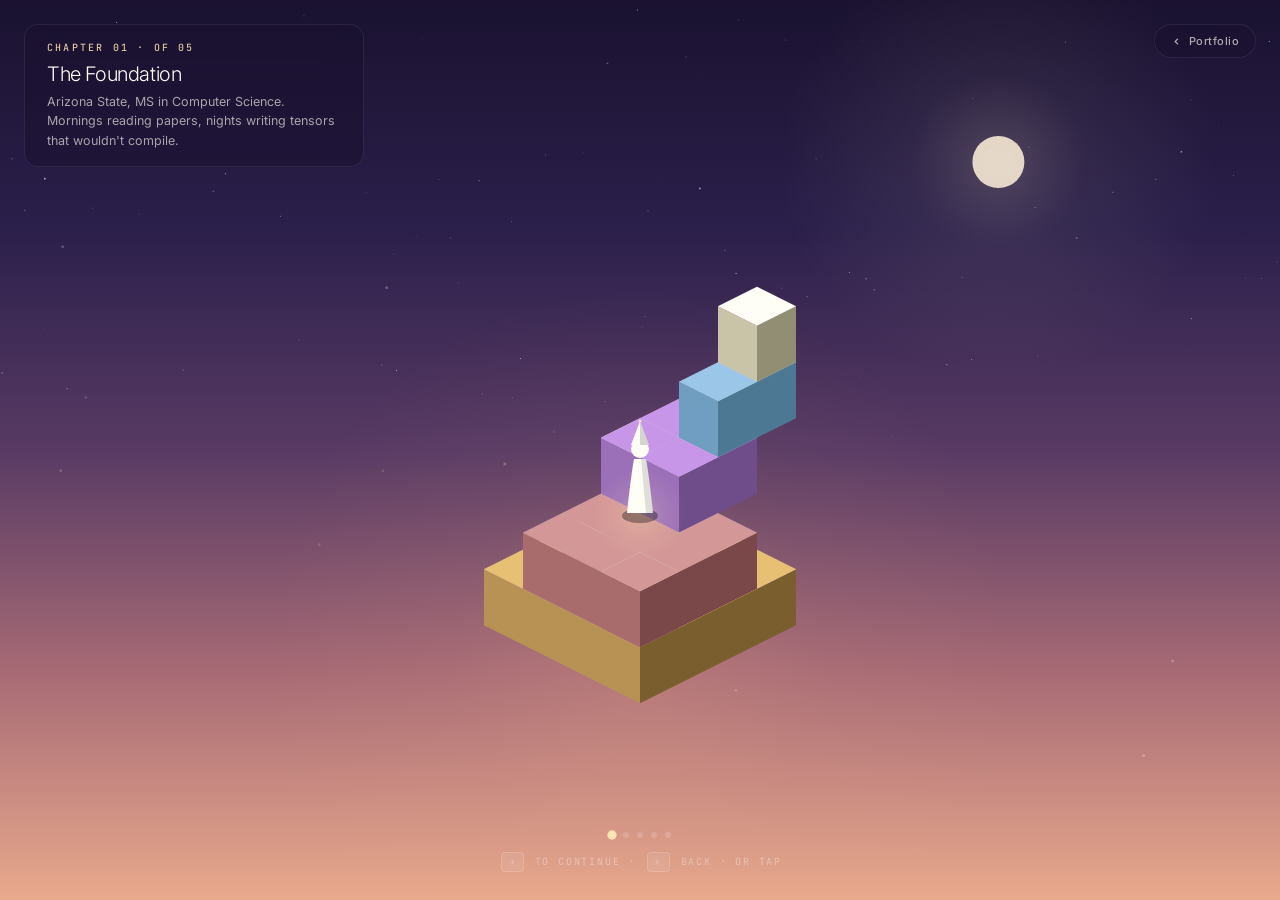
==== commit f5627009: "Game fixes: enlarge Ida 2x with pulsing aura, move end CTA to bottom so it doesn't cover the tower" ====
--- a/game.html
+++ b/game.html
@@ -125,17 +125,24 @@
   .mb:active { background:rgba(255,255,255,0.16); color:#fff; }
   @media (min-width:768px) { #mctl { display:none; } }
 
-  /* End-state CTA */
+  /* End-state CTA — bottom centred so it doesn't cover the tower */
   #end-cta {
-    position:fixed; left:50%; top:50%;
-    transform:translate(-50%,calc(-50% + 30px));
+    position:fixed; left:50%; bottom:90px;
+    transform:translate(-50%,16px);
     opacity:0; transition:opacity .8s ease, transform .8s cubic-bezier(.2,.8,.3,1);
-    pointer-events:none; z-index:9;
+    pointer-events:none; z-index:11;
     text-align:center;
   }
   #end-cta.show {
-    opacity:1; transform:translate(-50%,-50%);
+    opacity:1; transform:translate(-50%,0);
     pointer-events:auto;
+  }
+  #end-cta::before {
+    content:'YOU REACHED THE SUMMIT';
+    display:block;
+    font-family:'JetBrains Mono',monospace;
+    font-size:9.5px; font-weight:500; letter-spacing:0.22em;
+    color:rgba(255,228,180,0.65); margin-bottom:14px;
   }
   #end-cta a {
     display:inline-flex; align-items:center; gap:9px;
@@ -431,65 +438,76 @@
   for (const cube of SORTED) drawCube(cube);
 }
 
-// Player — Ida-inspired silhouette
+// Player — Ida-inspired silhouette (sized to read clearly against tower)
 function drawPlayer(pos, time) {
   const ground = world(pos.x + 0.5, pos.y, pos.z + 0.5);
-  const bob = Math.sin(time * 0.004) * 1.4;
+  const bob = Math.sin(time * 0.004) * 1.8;
   const x = ground.sx;
   const baseY = ground.sy + 4 - bob;
-
-  // Soft glow at feet
-  const grd = ctx.createRadialGradient(ground.sx, ground.sy + 4, 0, ground.sx, ground.sy + 4, 36);
-  grd.addColorStop(0, 'rgba(255,228,180,0.22)');
-  grd.addColorStop(1, 'rgba(255,228,180,0)');
-  ctx.fillStyle = grd;
-  ctx.beginPath(); ctx.arc(ground.sx, ground.sy + 4, 36, 0, Math.PI*2); ctx.fill();
-
-  // Shadow
-  ctx.fillStyle = 'rgba(0,0,0,0.3)';
-  ctx.beginPath();
-  ctx.ellipse(ground.sx, ground.sy + 4, 13, 5.5, 0, 0, Math.PI*2);
-  ctx.fill();
-
-  // Cape/dress
+  const pulse = 0.85 + 0.15 * Math.sin(time * 0.003);
+
+  // Pulsing aura — keeps her visible at all times
+  const auraR = 56 * pulse;
+  const aura = ctx.createRadialGradient(ground.sx, ground.sy + 4, 0, ground.sx, ground.sy + 4, auraR);
+  aura.addColorStop(0,   'rgba(255,228,180,0.30)');
+  aura.addColorStop(0.5, 'rgba(255,228,180,0.10)');
+  aura.addColorStop(1,   'rgba(255,228,180,0)');
+  ctx.fillStyle = aura;
+  ctx.beginPath(); ctx.arc(ground.sx, ground.sy + 4, auraR, 0, Math.PI*2); ctx.fill();
+
+  // Ground shadow
+  ctx.fillStyle = 'rgba(0,0,0,0.34)';
+  ctx.beginPath();
+  ctx.ellipse(ground.sx, ground.sy + 5, 18, 7.5, 0, 0, Math.PI*2);
+  ctx.fill();
+
+  // Cape/dress (tall, flowing — ~62px)
   ctx.fillStyle = '#fefdf6';
   ctx.beginPath();
-  ctx.moveTo(x - 8, baseY);
-  ctx.quadraticCurveTo(x - 6, baseY - 22, x - 4, baseY - 32);
-  ctx.lineTo(x + 4, baseY - 32);
-  ctx.quadraticCurveTo(x + 6, baseY - 22, x + 8, baseY);
+  ctx.moveTo(x - 13, baseY);
+  ctx.quadraticCurveTo(x - 9, baseY - 38, x - 6, baseY - 54);
+  ctx.lineTo(x + 6, baseY - 54);
+  ctx.quadraticCurveTo(x + 9, baseY - 38, x + 13, baseY);
   ctx.closePath();
   ctx.fill();
 
-  // Subtle right-side shading on dress
-  ctx.fillStyle = 'rgba(0,0,0,0.10)';
-  ctx.beginPath();
-  ctx.moveTo(x + 1, baseY - 32);
-  ctx.lineTo(x + 4, baseY - 32);
-  ctx.quadraticCurveTo(x + 6, baseY - 22, x + 8, baseY);
-  ctx.lineTo(x + 4, baseY);
+  // Right-side dress shading
+  ctx.fillStyle = 'rgba(0,0,0,0.12)';
+  ctx.beginPath();
+  ctx.moveTo(x + 1, baseY - 54);
+  ctx.lineTo(x + 6, baseY - 54);
+  ctx.quadraticCurveTo(x + 9, baseY - 38, x + 13, baseY);
+  ctx.lineTo(x + 6, baseY);
   ctx.closePath();
   ctx.fill();
 
   // Head
   ctx.fillStyle = '#fefdf6';
   ctx.beginPath();
-  ctx.arc(x, baseY - 38, 6, 0, Math.PI*2);
-  ctx.fill();
-  // Pointed cap (Ida-inspired)
-  ctx.beginPath();
-  ctx.moveTo(x - 6, baseY - 40);
-  ctx.lineTo(x,     baseY - 56);
-  ctx.lineTo(x + 6, baseY - 40);
+  ctx.arc(x, baseY - 64, 9, 0, Math.PI*2);
+  ctx.fill();
+
+  // Pointed cap — Ida signature, much taller
+  ctx.beginPath();
+  ctx.moveTo(x - 9,  baseY - 68);
+  ctx.lineTo(x,      baseY - 92);
+  ctx.lineTo(x + 9,  baseY - 68);
   ctx.closePath();
   ctx.fill();
-  // Cap shadow
-  ctx.fillStyle = 'rgba(0,0,0,0.14)';
-  ctx.beginPath();
-  ctx.moveTo(x,     baseY - 56);
-  ctx.lineTo(x + 6, baseY - 40);
-  ctx.lineTo(x,     baseY - 40);
+
+  // Cap right-side shading
+  ctx.fillStyle = 'rgba(0,0,0,0.16)';
+  ctx.beginPath();
+  ctx.moveTo(x,      baseY - 92);
+  ctx.lineTo(x + 9,  baseY - 68);
+  ctx.lineTo(x,      baseY - 68);
   ctx.closePath();
+  ctx.fill();
+
+  // Tip highlight on cap
+  ctx.fillStyle = 'rgba(255,228,180,0.85)';
+  ctx.beginPath();
+  ctx.arc(x, baseY - 92, 1.6, 0, Math.PI*2);
   ctx.fill();
 }
 
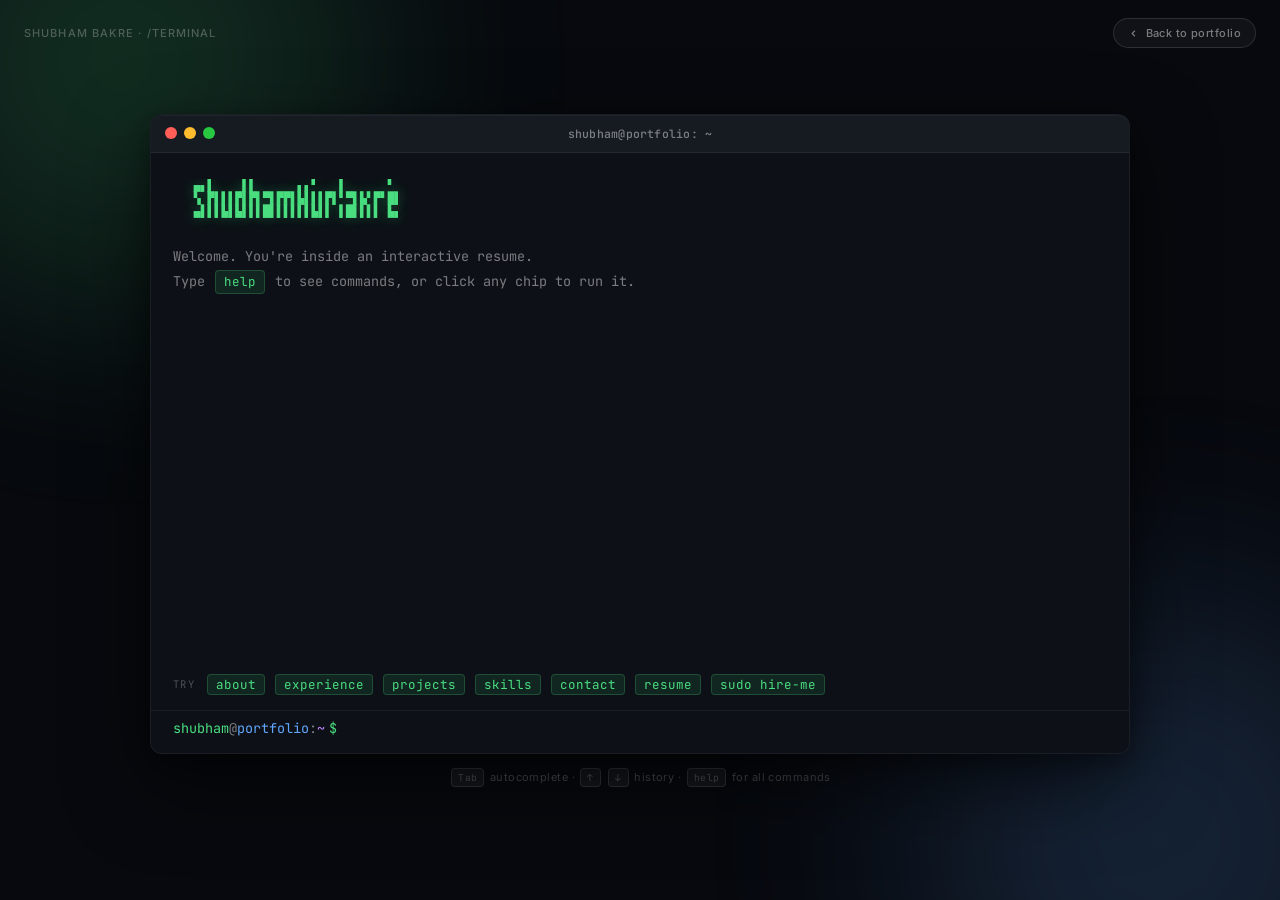
==== commit cef8afaa: "Replace iso-tower game with interactive terminal portfolio — macOS-style window, autocomplete, histo" ====
--- a/game.html
+++ b/game.html
@@ -2,607 +2,720 @@
 <html lang="en">
 <head>
 <meta charset="UTF-8" />
-<meta name="viewport" content="width=device-width, initial-scale=1.0, user-scalable=no" />
-<title>The Engineer's Path — Shubham Bakre</title>
-<meta name="description" content="An interactive Monument Valley-style journey through Shubham Bakre's engineering career." />
-<meta property="og:title" content="The Engineer's Path — Shubham Bakre" />
-<meta property="og:description" content="An interactive Monument Valley-style journey through a senior engineer's career." />
+<meta name="viewport" content="width=device-width, initial-scale=1.0" />
+<title>shubham@portfolio:~ — Interactive Terminal</title>
+<meta name="description" content="An interactive terminal exploring Shubham Bakre's career. Type 'help' to begin." />
+<meta property="og:title" content="shubham@portfolio:~" />
+<meta property="og:description" content="Interactive CLI portfolio · Senior Software Engineer · AI" />
 <link rel="canonical" href="https://shubhambakre.com/game.html" />
 <link rel="preconnect" href="https://fonts.googleapis.com">
 <link rel="preconnect" href="https://fonts.gstatic.com" crossorigin>
-<link href="https://fonts.googleapis.com/css2?family=Inter:wght@200;300;400;500&family=JetBrains+Mono:wght@400;500&display=swap" rel="stylesheet">
+<link href="https://fonts.googleapis.com/css2?family=JetBrains+Mono:wght@400;500;600;700&family=Inter:wght@400;500&display=swap" rel="stylesheet">
 <style>
+  :root {
+    --bg:           #07090e;
+    --term:         #0d1117;
+    --term-soft:    #161b22;
+    --line:         rgba(255,255,255,0.06);
+    --line-strong:  rgba(255,255,255,0.12);
+    --fg:           #d4d4d4;
+    --muted:        rgba(212,212,212,0.55);
+    --whisper:      rgba(212,212,212,0.32);
+    --prompt:       #4ade80;
+    --user:         #4ade80;
+    --host:         #60a5fa;
+    --path:         #c084fc;
+    --string:       #fbbf24;
+    --error:        #f87171;
+    --link:         #93c5fd;
+    --heading:      #fafafa;
+    --shadow:       0 30px 80px rgba(0,0,0,0.55), 0 8px 24px rgba(0,0,0,0.35);
+  }
+
   *, *::before, *::after { margin:0; padding:0; box-sizing:border-box; }
   html, body {
-    width:100%; height:100%; overflow:hidden;
-    background:#1a1230;
-    font-family:'Inter',-apple-system,sans-serif;
+    height:100%; width:100%;
+    background:var(--bg);
+    color:var(--fg);
+    font-family:'JetBrains Mono', ui-monospace, SFMono-Regular, Consolas, monospace;
     -webkit-font-smoothing:antialiased;
-    color:#fefdf6;
-  }
-  canvas { display:block; position:fixed; inset:0; width:100%; height:100%; }
-
-  /* Top chrome */
-  #chrome {
-    position:fixed; top:24px; left:24px; right:24px;
-    display:flex; justify-content:space-between; align-items:flex-start;
-    z-index:10; pointer-events:none;
-  }
-  #chrome > * { pointer-events:auto; }
-
-  #chapter {
-    background:rgba(26,18,48,0.55);
-    backdrop-filter:blur(14px);
-    -webkit-backdrop-filter:blur(14px);
-    border:1px solid rgba(255,255,255,0.08);
-    border-radius:14px;
-    padding:16px 22px;
-    max-width:340px;
-    transform:translateY(-12px); opacity:0;
-    transition:transform .65s cubic-bezier(.2,.8,.3,1), opacity .65s ease;
-  }
-  #chapter.show { transform:none; opacity:1; }
-  #ch-num {
-    font-family:'JetBrains Mono',monospace;
-    font-size:10px; font-weight:500; letter-spacing:0.22em;
-    color:rgba(255,228,180,0.85); text-transform:uppercase;
-    margin-bottom:8px;
-  }
-  #ch-title {
-    font-size:20px; font-weight:300; letter-spacing:-0.02em;
-    color:#fefdf6; line-height:1.2; margin-bottom:6px;
-  }
-  #ch-body {
-    font-size:12.5px; color:rgba(254,253,246,0.62);
-    line-height:1.55;
-  }
-
-  #back-link {
+    overflow:hidden;
+  }
+
+  /* Ambient gradient */
+  body::before, body::after {
+    content:''; position:fixed; pointer-events:none; z-index:0;
+    width:480px; height:480px; border-radius:50%;
+    filter:blur(120px); opacity:0.18;
+  }
+  body::before { background:#4ade80; top:-180px; left:-120px; }
+  body::after  { background:#60a5fa; bottom:-180px; right:-120px; }
+
+  /* ── Outer page ── */
+  .page {
+    position:fixed; inset:0;
+    display:flex; flex-direction:column;
+    align-items:center; justify-content:center;
+    padding:24px 18px;
+    z-index:1;
+    overflow:hidden;
+  }
+
+  /* Top bar — back to portfolio */
+  .topbar {
+    position:absolute; top:18px; left:24px; right:24px;
+    display:flex; justify-content:space-between; align-items:center;
+    z-index:5; pointer-events:none;
+  }
+  .topbar > * { pointer-events:auto; }
+  .brand {
+    font-family:'Inter',sans-serif;
+    font-size:11px; font-weight:500; letter-spacing:0.1em;
+    color:var(--whisper); text-transform:uppercase;
+  }
+  .back {
     display:inline-flex; align-items:center; gap:7px;
-    padding:9px 16px; border-radius:100px;
-    background:rgba(26,18,48,0.55);
-    backdrop-filter:blur(14px);
-    -webkit-backdrop-filter:blur(14px);
-    border:1px solid rgba(255,255,255,0.08);
-    color:rgba(254,253,246,0.65);
+    font-family:'Inter',sans-serif;
+    padding:7px 14px; border-radius:100px;
+    background:rgba(255,255,255,0.04);
+    border:1px solid var(--line-strong);
+    color:var(--muted);
     font-size:11px; font-weight:500; letter-spacing:0.04em;
     text-decoration:none;
     transition:color .2s, border-color .2s, background .2s;
   }
-  #back-link:hover {
-    color:#fefdf6;
-    border-color:rgba(255,255,255,0.20);
-    background:rgba(26,18,48,0.75);
-  }
-  #back-link svg { width:11px; height:11px; }
-
-  /* Bottom chrome */
-  #foot {
-    position:fixed; bottom:28px; left:0; right:0;
-    z-index:10; display:flex; flex-direction:column; align-items:center; gap:14px;
+  .back:hover { color:var(--fg); border-color:rgba(255,255,255,0.28); background:rgba(255,255,255,0.08); }
+  .back svg { width:11px; height:11px; }
+
+  /* ── Terminal window (macOS style) ── */
+  .term {
+    width:100%; max-width:980px;
+    height:min(640px, calc(100vh - 80px));
+    background:var(--term);
+    border:1px solid var(--line);
+    border-radius:12px;
+    box-shadow:var(--shadow);
+    display:flex; flex-direction:column;
+    overflow:hidden;
+    position:relative;
+  }
+  .term::after {
+    content:''; position:absolute; inset:0;
+    border-radius:12px;
+    box-shadow:inset 0 1px 0 rgba(255,255,255,0.04);
     pointer-events:none;
   }
-  #pips { display:flex; gap:8px; }
-  .pip {
-    width:6px; height:6px; border-radius:50%;
-    background:rgba(255,255,255,0.16);
-    transition:background .4s, transform .4s;
-  }
-  .pip.done { background:rgba(255,228,180,0.55); }
-  .pip.now { background:rgba(255,228,180,1); transform:scale(1.55); }
-
-  #hint {
-    font-family:'JetBrains Mono',monospace;
-    font-size:10px; font-weight:500; letter-spacing:0.18em;
-    color:rgba(255,255,255,0.30); text-transform:uppercase;
-    transition:opacity 1s;
-  }
-  #hint kbd {
-    display:inline-block;
-    padding:3px 7px; margin:0 3px;
-    background:rgba(255,255,255,0.08); border:1px solid rgba(255,255,255,0.14);
-    border-radius:4px; font-family:inherit; font-size:9px;
-  }
-
-  /* Mobile arrows */
-  #mctl {
-    position:fixed; bottom:80px; left:0; right:0;
-    display:flex; justify-content:center; gap:14px;
-    z-index:10; pointer-events:none;
-  }
-  .mb {
-    width:54px; height:54px; border-radius:50%;
-    background:rgba(26,18,48,0.55);
-    backdrop-filter:blur(10px);
-    -webkit-backdrop-filter:blur(10px);
-    border:1px solid rgba(255,255,255,0.10);
-    color:rgba(254,253,246,0.65); font-size:20px;
-    display:flex; align-items:center; justify-content:center;
-    pointer-events:auto; cursor:pointer; user-select:none;
-    -webkit-tap-highlight-color:transparent;
-    transition:background .15s;
-  }
-  .mb:active { background:rgba(255,255,255,0.16); color:#fff; }
-  @media (min-width:768px) { #mctl { display:none; } }
-
-  /* End-state CTA — bottom centred so it doesn't cover the tower */
-  #end-cta {
-    position:fixed; left:50%; bottom:90px;
-    transform:translate(-50%,16px);
-    opacity:0; transition:opacity .8s ease, transform .8s cubic-bezier(.2,.8,.3,1);
-    pointer-events:none; z-index:11;
-    text-align:center;
-  }
-  #end-cta.show {
-    opacity:1; transform:translate(-50%,0);
-    pointer-events:auto;
-  }
-  #end-cta::before {
-    content:'YOU REACHED THE SUMMIT';
-    display:block;
-    font-family:'JetBrains Mono',monospace;
-    font-size:9.5px; font-weight:500; letter-spacing:0.22em;
-    color:rgba(255,228,180,0.65); margin-bottom:14px;
-  }
-  #end-cta a {
-    display:inline-flex; align-items:center; gap:9px;
-    padding:13px 26px; border-radius:100px;
-    background:#fefdf6; color:#1a1230;
-    font-size:13px; font-weight:500; letter-spacing:-0.005em;
-    text-decoration:none;
-    transition:transform .2s;
-  }
-  #end-cta a:hover { transform:scale(1.04); }
-  #end-cta svg { width:13px; height:13px; }
+
+  .titlebar {
+    height:38px; flex-shrink:0;
+    display:flex; align-items:center;
+    padding:0 14px;
+    background:var(--term-soft);
+    border-bottom:1px solid var(--line);
+    position:relative;
+  }
+  .lights { display:flex; gap:7px; }
+  .light { width:12px; height:12px; border-radius:50%; }
+  .l-r { background:#ff5f57; }
+  .l-y { background:#febc2e; }
+  .l-g { background:#28c840; }
+  .titlebar-title {
+    position:absolute; left:50%; transform:translateX(-50%);
+    font-size:11.5px; color:var(--muted); font-weight:500;
+    letter-spacing:0.02em;
+  }
+
+  /* Body */
+  .body {
+    flex:1; min-height:0;
+    overflow-y:auto; overflow-x:hidden;
+    padding:20px 22px 12px;
+    font-size:13.5px; line-height:1.65;
+    scrollbar-width:thin;
+    scrollbar-color:rgba(255,255,255,0.12) transparent;
+  }
+  .body::-webkit-scrollbar { width:8px; }
+  .body::-webkit-scrollbar-track { background:transparent; }
+  .body::-webkit-scrollbar-thumb { background:rgba(255,255,255,0.10); border-radius:4px; }
+
+  /* Lines */
+  .ln { white-space:pre-wrap; word-break:break-word; margin-bottom:1px; }
+  .ln-prompt { display:flex; align-items:flex-start; gap:0; margin-top:8px; }
+  .ln-prompt .cmd { color:var(--fg); margin-left:8px; }
+  .prompt-tok {
+    display:inline-flex; align-items:center; gap:0; flex-shrink:0;
+  }
+  .prompt-tok .u { color:var(--user); }
+  .prompt-tok .at { color:var(--muted); }
+  .prompt-tok .h { color:var(--host); }
+  .prompt-tok .col { color:var(--muted); }
+  .prompt-tok .p { color:var(--path); }
+  .prompt-tok .dollar { color:var(--prompt); margin-left:4px; }
+
+  .ascii {
+    color:var(--prompt);
+    font-size:11.5px; line-height:1.15;
+    margin:6px 0 14px;
+    text-shadow:0 0 14px rgba(74,222,128,0.32);
+    white-space:pre;
+    overflow-x:auto;
+  }
+  .heading { color:var(--heading); font-weight:600; }
+  .muted   { color:var(--muted); }
+  .accent  { color:var(--prompt); }
+  .amber   { color:var(--string); }
+  .lavender{ color:var(--path); }
+  .blue    { color:var(--host); }
+  .err     { color:var(--error); }
+  .link    { color:var(--link); text-decoration:none; border-bottom:1px solid rgba(147,197,253,0.35); }
+  .link:hover { border-bottom-color:var(--link); }
+
+  .chip {
+    display:inline-block; cursor:pointer;
+    padding:1px 8px; margin:1px 2px;
+    border-radius:4px;
+    background:rgba(74,222,128,0.10);
+    color:var(--prompt);
+    border:1px solid rgba(74,222,128,0.22);
+    transition:background .15s, border-color .15s;
+    font-size:12.5px;
+  }
+  .chip:hover { background:rgba(74,222,128,0.18); border-color:rgba(74,222,128,0.40); }
+
+  table.proj { width:100%; margin:6px 0 8px; border-collapse:collapse; }
+  table.proj td { padding:3px 0; vertical-align:top; }
+  table.proj td:first-child { color:var(--prompt); padding-right:18px; white-space:nowrap; }
+  table.proj td:last-child { color:var(--muted); }
+
+  .tl-entry { margin:6px 0 12px; }
+  .tl-date { color:var(--whisper); font-size:11.5px; }
+  .tl-role { color:var(--heading); font-weight:600; }
+  .tl-org  { color:var(--muted); }
+  .tl-desc { color:var(--muted); margin-top:3px; max-width:62ch; }
+
+  ul.bare { list-style:none; padding:0; }
+  ul.bare li { padding:1px 0; color:var(--muted); }
+  ul.bare li::before { content:'· '; color:var(--whisper); }
+
+  /* Input row (always at bottom) */
+  .inp {
+    flex-shrink:0;
+    display:flex; align-items:center;
+    padding:8px 22px 16px;
+    background:var(--term);
+    border-top:1px solid var(--line);
+    gap:10px;
+  }
+  .inp .prompt-tok { font-size:13.5px; }
+  .inp input {
+    flex:1; min-width:0;
+    background:transparent; border:none; outline:none;
+    color:var(--fg);
+    font-family:inherit; font-size:13.5px; font-weight:400;
+    caret-color:var(--prompt);
+    padding:0;
+  }
+  .inp input::placeholder { color:var(--whisper); }
+  .caret {
+    display:inline-block; width:8px; height:15px;
+    background:var(--prompt);
+    margin-left:1px;
+    animation:blink 1s step-end infinite;
+    box-shadow:0 0 8px rgba(74,222,128,0.5);
+    vertical-align:middle;
+  }
+  @keyframes blink { 50% { opacity:0; } }
+
+  /* Suggestion bar */
+  .suggest {
+    flex-shrink:0;
+    padding:0 22px 14px;
+    display:flex; flex-wrap:wrap; gap:6px;
+    background:var(--term);
+  }
+  .suggest .lbl {
+    font-size:10.5px; color:var(--whisper);
+    letter-spacing:0.12em; text-transform:uppercase;
+    margin-right:4px; align-self:center;
+  }
+
+  /* Footer hint outside terminal */
+  .below-hint {
+    margin-top:14px; font-family:'Inter',sans-serif;
+    font-size:11px; color:var(--whisper); letter-spacing:0.04em;
+  }
+  .below-hint kbd {
+    display:inline-block; font-family:'JetBrains Mono',monospace;
+    font-size:9.5px; padding:2px 6px;
+    background:rgba(255,255,255,0.06); border:1px solid var(--line-strong);
+    border-radius:4px; margin:0 2px;
+  }
+
+  /* Boot fade-in */
+  .boot { opacity:0; animation:boot .35s ease forwards; }
+  @keyframes boot { to { opacity:1; } }
+
+  @media (max-width:640px) {
+    .body { font-size:12.5px; padding:16px 16px 10px; }
+    .inp { padding:8px 16px 14px; }
+    .suggest { padding:0 16px 12px; }
+    .ascii { font-size:9px; }
+    .titlebar-title { font-size:10.5px; }
+  }
 </style>
 </head>
 <body>
 
-<canvas id="c"></canvas>
-
-<div id="chrome">
-  <div id="chapter">
-    <div id="ch-num">CHAPTER 01 · OF 05</div>
-    <div id="ch-title">The Foundation</div>
-    <div id="ch-body">A degree in Phoenix, a city in the Bay, a question — what could a system actually do?</div>
+<div class="page">
+
+  <div class="topbar">
+    <div class="brand">SHUBHAM BAKRE · /TERMINAL</div>
+    <a class="back" href="/">
+      <svg viewBox="0 0 24 24" fill="none" stroke="currentColor" stroke-width="2.5"><polyline points="15 18 9 12 15 6"/></svg>
+      Back to portfolio
+    </a>
   </div>
-  <a href="/" id="back-link">
-    <svg viewBox="0 0 24 24" fill="none" stroke="currentColor" stroke-width="2.5"><polyline points="15 18 9 12 15 6"/></svg>
-    Portfolio
-  </a>
-</div>
-
-<div id="mctl">
-  <button class="mb" data-a="back">←</button>
-  <button class="mb" data-a="fwd">→</button>
-</div>
-
-<div id="foot">
-  <div id="pips">
-    <div class="pip now"></div><div class="pip"></div><div class="pip"></div>
-    <div class="pip"></div><div class="pip"></div>
+
+  <div class="term" id="term">
+    <div class="titlebar">
+      <div class="lights">
+        <div class="light l-r"></div>
+        <div class="light l-y"></div>
+        <div class="light l-g"></div>
+      </div>
+      <div class="titlebar-title">shubham@portfolio: ~ </div>
+    </div>
+
+    <div class="body" id="body"></div>
+
+    <div class="suggest" id="suggest"></div>
+
+    <form class="inp" id="form" autocomplete="off">
+      <span class="prompt-tok">
+        <span class="u">shubham</span><span class="at">@</span><span class="h">portfolio</span><span class="col">:</span><span class="p">~</span><span class="dollar">$</span>
+      </span>
+      <input id="cmd" type="text" autocomplete="off" autocapitalize="none" autocorrect="off" spellcheck="false" aria-label="Terminal input" />
+    </form>
   </div>
-  <div id="hint"><kbd>→</kbd> to continue · <kbd>←</kbd> back · or tap</div>
-</div>
-
-<div id="end-cta">
-  <a href="/">
-    Return to portfolio
-    <svg viewBox="0 0 24 24" fill="none" stroke="currentColor" stroke-width="2.5"><polyline points="9 18 15 12 9 6"/></svg>
-  </a>
+
+  <div class="below-hint">
+    <kbd>Tab</kbd> autocomplete · <kbd>↑</kbd> <kbd>↓</kbd> history · <kbd>help</kbd> for all commands
+  </div>
 </div>
 
 <script>
 // ════════════════════════════════════════════════════
-//  THE ENGINEER'S PATH
-//  An isometric Monument Valley-style portfolio scene
+//  shubham@portfolio:~  ·  Interactive terminal
 // ════════════════════════════════════════════════════
 
-const canvas = document.getElementById('c');
-const ctx    = canvas.getContext('2d');
-let DW, DH, DPR = Math.min(window.devicePixelRatio || 1, 2);
-
-function resize() {
-  DPR = Math.min(window.devicePixelRatio || 1, 2);
-  DW = window.innerWidth;
-  DH = window.innerHeight;
-  canvas.width  = DW * DPR;
-  canvas.height = DH * DPR;
-  canvas.style.width  = DW + 'px';
-  canvas.style.height = DH + 'px';
-  ctx.setTransform(DPR, 0, 0, DPR, 0, 0);
+const body    = document.getElementById('body');
+const form    = document.getElementById('form');
+const input   = document.getElementById('cmd');
+const sugBar  = document.getElementById('suggest');
+
+// ─── Output helpers ───
+const esc = s => s.replace(/[&<>"']/g, c => ({'&':'&amp;','<':'&lt;','>':'&gt;','"':'&quot;',"'":'&#39;'}[c]));
+
+function out(html, cls='') {
+  const div = document.createElement('div');
+  div.className = 'ln boot' + (cls ? ' ' + cls : '');
+  div.innerHTML = html;
+  body.appendChild(div);
+  scrollDown();
+  return div;
 }
-resize();
-window.addEventListener('resize', resize);
-
-// ── Isometric projection ──
-const ISO = { TW: 78, TH: 39, BH: 56 };
-
-function project(x, y, z) {
-  return {
-    sx: (x - z) * ISO.TW * 0.5,
-    sy: (x + z) * ISO.TH * 0.5 - y * ISO.BH,
-  };
+function blank(n=1) { for (let i=0; i<n; i++) out(' '); }
+function scrollDown() { body.scrollTop = body.scrollHeight; }
+
+const promptHTML = `<span class="prompt-tok"><span class="u">shubham</span><span class="at">@</span><span class="h">portfolio</span><span class="col">:</span><span class="p">~</span><span class="dollar">$</span></span>`;
+
+function echoCmd(cmd) {
+  out(`<span class="ln-prompt">${promptHTML}<span class="cmd"> ${esc(cmd)}</span></span>`);
 }
-let originX = 0, originY = 0;
-const world = (x, y, z) => {
-  const p = project(x, y, z);
-  return { sx: p.sx + originX, sy: p.sy + originY };
+
+// ─── Content ───
+const ASCII = `   ▄▖▌    ▌▌      ▖▖▘   ▌      ▘
+   ▚ ▛▌▌▌▛▌▛▌▀▌▛▛▌▙▌▌▌▛▌▘▀▌▙▘▛▘█▌
+   ▄▌▌▌▙▌▙▌▌▌█▌▌▌▌▌▌▙▌▌ ▌█▌▌▌▌ ▙▖
+                                   `;
+
+const ABOUT = `
+<span class="heading">▌ About</span>
+
+I'm a <span class="heading">Senior Software Engineer</span> at <span class="amber">Walmart Global Tech</span> in Sunnyvale, CA.
+I build production AI systems — LLM pipelines, distributed data
+platforms, and backend infrastructure that scales to <span class="amber">hundreds of
+millions of records</span>.
+
+<span class="muted">Currently shipping an LLM-powered chatbot over a 550M-SKU
+inventory dataset. Zero SQL required from users. Vertex AI + BigQuery NL2SQL.</span>
+
+<span class="muted">7+ years across retail · fintech · big data.</span>
+<span class="muted">MS in Computer Science, Arizona State University (3.7 GPA).</span>
+`;
+
+const SKILLS = `
+<span class="heading">▌ Tech stack</span>
+
+<span class="accent">AI / ML</span>     <span class="muted">Vertex AI · LLM Integration · RAG · NL2SQL · LangChain · Vector DBs · TensorFlow · PyTorch</span>
+<span class="accent">Backend</span>     <span class="muted">Go · Java · Python · Scala · Spring Boot · REST · gRPC · PostgreSQL · Docker</span>
+<span class="accent">Data</span>        <span class="muted">BigQuery · Apache Spark · Airflow · Hadoop · Kafka</span>
+<span class="accent">Cloud</span>       <span class="muted">GCP · AWS (EC2, EMR, S3, Athena)</span>
+`;
+
+const EXPERIENCE = `
+<span class="heading">▌ Career timeline</span>
+
+<div class="tl-entry">
+  <div class="tl-date">FEB 2026 — PRESENT</div>
+  <div class="tl-role">Senior Software Engineer</div>
+  <div class="tl-org">Walmart Global Tech · Sunnyvale, CA</div>
+  <div class="tl-desc">Lead engineering on an LLM-powered chatbot over 550M-SKU inventory data. Vertex AI + BigQuery NL2SQL. Spark ML forecasting pipelines.</div>
+</div>
+
+<div class="tl-entry">
+  <div class="tl-date">FEB 2023 — FEB 2026</div>
+  <div class="tl-role">Software Engineer III</div>
+  <div class="tl-org">Walmart Global Tech · Sunnyvale, CA</div>
+  <div class="tl-desc">Distributed inventory systems, BigQuery analytics, ML model integration into production fulfilment flows.</div>
+</div>
+
+<div class="tl-entry">
+  <div class="tl-date">JUN 2022 — FEB 2023</div>
+  <div class="tl-role">Big Data Engineer</div>
+  <div class="tl-org">Choice Hotels · Phoenix, AZ</div>
+  <div class="tl-desc">ETL and batch pipelines on Hadoop and Spark. Airflow orchestration, EMR cluster ops.</div>
+</div>
+
+<div class="tl-entry">
+  <div class="tl-date">2021 — 2022</div>
+  <div class="tl-role">Software Engineer</div>
+  <div class="tl-org">Zelle (Early Warning Services)</div>
+  <div class="tl-desc">High-value payment backend services. Java, Spring Boot, REST APIs over PostgreSQL.</div>
+</div>
+
+<div class="tl-entry">
+  <div class="tl-date">2020</div>
+  <div class="tl-role">Machine Learning Intern</div>
+  <div class="tl-org">American Express</div>
+  <div class="tl-desc">Predictive models for transaction risk signals. Python, TensorFlow.</div>
+</div>
+`;
+
+const PROJECTS = `
+<span class="heading">▌ Selected projects</span>
+
+<table class="proj">
+<tr><td>go-llm-gateway</td><td>API gateway for LLM requests · Go · zero deps</td></tr>
+<tr><td>vertex-ai-rag-pipeline</td><td>End-to-end RAG · Vertex AI + BigQuery Vector Search</td></tr>
+<tr><td>llm-eval-harness</td><td>LLM eval framework · faithfulness, LLM-as-judge</td></tr>
+<tr><td>omnimart-ratings-reviews</td><td>Hexagonal-arch ratings service · Go</td></tr>
+<tr><td>bq-genai-poc</td><td>BigQuery + GenAI NL2SQL prototype · Python</td></tr>
+</table>
+<span class="muted">Type <span class="chip" data-cmd="cat go-llm-gateway">cat go-llm-gateway</span> to read details, or <span class="chip" data-cmd="open github">open github</span> to browse all repos.</span>
+`;
+
+const PROJECT_DETAILS = {
+  'go-llm-gateway': `
+<span class="heading">▌ go-llm-gateway</span> <span class="muted">· Go · 2026</span>
+
+Production API gateway for LLM requests.
+Per-IP token-bucket rate limiting, atomic int64 cost tracking,
+structured JSON logging, primary→fallback model failover.
+
+<span class="accent">Stack</span>     <span class="muted">Go 1.21 · zero external deps · stdlib net/http</span>
+<span class="accent">Endpoints</span> <span class="muted">POST /v1/chat/completions · GET /health · GET /metrics</span>
+<span class="accent">GitHub</span>    <a class="link" href="https://github.com/shubhambakre/go-llm-gateway" target="_blank">github.com/shubhambakre/go-llm-gateway</a>
+`,
+  'vertex-ai-rag-pipeline': `
+<span class="heading">▌ vertex-ai-rag-pipeline</span> <span class="muted">· Python · 2026</span>
+
+End-to-end RAG pipeline on Google Vertex AI.
+BigQuery Vector Search for retrieval, LangChain orchestration,
+semantic grounding, batch evaluation hooks.
+
+<span class="accent">Stack</span>     <span class="muted">Python · Vertex AI · BigQuery · LangChain</span>
+<span class="accent">GitHub</span>    <a class="link" href="https://github.com/shubhambakre/vertex-ai-rag-pipeline" target="_blank">github.com/shubhambakre/vertex-ai-rag-pipeline</a>
+`,
+  'llm-eval-harness': `
+<span class="heading">▌ llm-eval-harness</span> <span class="muted">· Python · 2026</span>
+
+Evaluation framework for LLM outputs.
+Faithfulness scoring, correctness vs ground truth, LLM-as-judge,
+batch runner with CSV/JSON export. CI-ready (exits non-zero on regression).
+
+<span class="accent">Stack</span>     <span class="muted">Python · google-generativeai · python-dotenv</span>
+<span class="accent">GitHub</span>    <a class="link" href="https://github.com/shubhambakre/llm-eval-harness" target="_blank">github.com/shubhambakre/llm-eval-harness</a>
+`,
+  'omnimart-ratings-reviews': `
+<span class="heading">▌ omnimart-ratings-reviews</span> <span class="muted">· Go · 2026</span>
+
+Hexagonal-architecture ratings &amp; reviews service.
+Dual REST APIs, cursor-based pagination, comprehensive integration tests.
+
+<span class="accent">Stack</span>     <span class="muted">Go · PostgreSQL · Docker · GitHub Pages docs</span>
+<span class="accent">GitHub</span>    <a class="link" href="https://github.com/shubhambakre/omnimart-ratings-reviews" target="_blank">github.com/shubhambakre/omnimart-ratings-reviews</a>
+`,
+  'bq-genai-poc': `
+<span class="heading">▌ bq-genai-poc</span> <span class="muted">· Python · 2026</span>
+
+BigQuery + GenAI prototype — natural-language to SQL over BigQuery.
+Public sibling of the production Walmart inventory chatbot.
+
+<span class="accent">Stack</span>     <span class="muted">Python · BigQuery · Vertex AI · Streamlit UI</span>
+<span class="accent">GitHub</span>    <a class="link" href="https://github.com/shubhambakre/bq-genai-poc" target="_blank">github.com/shubhambakre/bq-genai-poc</a>
+`,
 };
 
-// ── Chapters ──
-const CHAPTERS = [
-  { num:'01', title:'The Foundation',
-    body:"Arizona State, MS in Computer Science. Mornings reading papers, nights writing tensors that wouldn't compile." },
-  { num:'02', title:'The First Path',
-    body:"Zelle, then American Express. High-value payments, fraud signals, the discipline of code that cannot fail." },
-  { num:'03', title:'The Climb',
-    body:"Choice Hotels. Spark, Hadoop, Airflow at scale. Learning that data is never clean, only quietly negotiated." },
-  { num:'04', title:'The Pinnacle',
-    body:"Walmart Global Tech. 550 million SKUs. An LLM chatbot that needs no SQL. Production AI, every day." },
-  { num:'05', title:'The Summit',
-    body:"Open to senior AI engineering roles in the Bay Area. If you're building what comes next — let's talk." },
+const CONTACT = `
+<span class="heading">▌ Contact</span>
+
+<span class="accent">email</span>     <a class="link" href="mailto:shubhambakre@gmail.com">shubhambakre@gmail.com</a>
+<span class="accent">linkedin</span>  <a class="link" href="https://linkedin.com/in/shubhambakre" target="_blank">linkedin.com/in/shubhambakre</a>
+<span class="accent">github</span>    <a class="link" href="https://github.com/shubhambakre" target="_blank">github.com/shubhambakre</a>
+<span class="accent">site</span>      <a class="link" href="https://shubhambakre.com">shubhambakre.com</a>
+
+<span class="muted">Open to senior AI/ML engineering roles in the Bay Area.</span>
+`;
+
+const HELP = `
+<span class="heading">▌ Available commands</span>
+
+<table class="proj">
+<tr><td>about</td>      <td>About me, currently, education</td></tr>
+<tr><td>experience</td> <td>Career timeline (5 roles)</td></tr>
+<tr><td>projects</td>   <td>Open-source projects</td></tr>
+<tr><td>cat &lt;name&gt;</td>  <td>Read details on a project</td></tr>
+<tr><td>skills</td>     <td>Tech stack by category</td></tr>
+<tr><td>resume</td>     <td>Download resume (PDF)</td></tr>
+<tr><td>contact</td>    <td>Email, LinkedIn, GitHub</td></tr>
+<tr><td>open &lt;target&gt;</td><td>Open github · linkedin · site · resume</td></tr>
+<tr><td>whoami</td>     <td>Identity</td></tr>
+<tr><td>ls</td>         <td>List sections</td></tr>
+<tr><td>theme</td>      <td>Cycle terminal accent (green · amber · blue · pink)</td></tr>
+<tr><td>clear</td>      <td>Clear the screen</td></tr>
+<tr><td>exit</td>       <td>Return to portfolio site</td></tr>
+</table>
+<span class="muted">Tip: try <span class="chip" data-cmd="sudo hire-me">sudo hire-me</span></span>
+`;
+
+// ─── Theme cycling ───
+const THEMES = [
+  { prompt:'#4ade80', user:'#4ade80', host:'#60a5fa', path:'#c084fc' },
+  { prompt:'#fbbf24', user:'#fbbf24', host:'#f87171', path:'#c084fc' },
+  { prompt:'#60a5fa', user:'#60a5fa', host:'#4ade80', path:'#c084fc' },
+  { prompt:'#f472b6', user:'#f472b6', host:'#c084fc', path:'#60a5fa' },
 ];
-
-// ── Tower structure (cubes at integer x,y,z) ──
-const STRUCTURE = [];
-// Foundation: 4×4 at y=0
-for (let x = -1; x <= 2; x++)
-  for (let z = -1; z <= 2; z++)
-    STRUCTURE.push({ x, y:0, z, tier:0 });
-// Stair on south-east edge (y=1)
-STRUCTURE.push({ x:2, y:1, z:2, tier:1 });
-// Mid platform: 3×3 at y=1
-for (let x = 0; x <= 2; x++)
-  for (let z = 0; z <= 2; z++)
-    STRUCTURE.push({ x, y:1, z, tier:1 });
-// Stair to upper (y=2)
-STRUCTURE.push({ x:0, y:2, z:0, tier:2 });
-// Upper platform: 2×2 at y=2 (offset)
-for (let x = 0; x <= 1; x++)
-  for (let z = -1; z <= 0; z++)
-    STRUCTURE.push({ x, y:2, z, tier:2 });
-// Crown approach + tower
-STRUCTURE.push({ x:1, y:3, z:-1, tier:3 });
-STRUCTURE.push({ x:1, y:3, z:-2, tier:3 });
-STRUCTURE.push({ x:1, y:4, z:-2, tier:4 });
-
-// Sort back-to-front for painter's algorithm
-const SORTED = [...STRUCTURE].sort((a, b) => (a.x + a.z + a.y * 0.5) - (b.x + b.z + b.y * 0.5));
-
-// ── Path: standing positions (y = top-of-cube level you're walking on) ──
-const PATH = [
-  { x:-1, y:1, z:-1, chapter:0 },
-  { x:0,  y:1, z:-1 },
-  { x:1,  y:1, z:-1 },
-  { x:2,  y:1, z:-1 },
-  { x:2,  y:1, z:0 },
-  { x:2,  y:1, z:1 },
-  { x:2,  y:1, z:2, chapter:1 },
-  { x:2,  y:2, z:2 },
-  { x:2,  y:2, z:1 },
-  { x:2,  y:2, z:0, chapter:2 },
-  { x:1,  y:2, z:0 },
-  { x:0,  y:2, z:0 },
-  { x:0,  y:3, z:0, chapter:3 },
-  { x:0,  y:3, z:-1 },
-  { x:1,  y:3, z:-1 },
-  { x:1,  y:4, z:-1 },
-  { x:1,  y:4, z:-2 },
-  { x:1,  y:5, z:-2, chapter:4 },
-];
-
-// ── Tier palette (Monument Valley pastel architecture) ──
-const TIERS = [
-  { top:'#e8c074', left:'#b89254', right:'#7a5e2e' }, // foundation — gold sand
-  { top:'#d49797', left:'#a86c6c', right:'#7a4848' }, // mid — peachy rose
-  { top:'#c896e8', left:'#9c70b8', right:'#6f4d8a' }, // upper — lavender
-  { top:'#9bc6e8', left:'#6f9ec0', right:'#4c7894' }, // crown base — sky blue
-  { top:'#fefdf6', left:'#c9c4a8', right:'#928e74' }, // crown top — cream
-];
-
-// ── Sky gradient (dusk → dawn) ──
-const SKY = ['#1a1230', '#2a1f4a', '#583a64', '#a86b75', '#e8a98c'];
-
-// ── Stars + drifting dust ──
-const STARS = Array.from({length:90}, () => ({
-  x: Math.random(), y: Math.random()*0.45,
-  s: Math.random()<0.18 ? 1.6 : 1,
-  a: 0.25 + Math.random()*0.45,
-  tw: Math.random()*Math.PI*2,
-}));
-const DUST = Array.from({length:18}, () => ({
-  x: Math.random()*1.2 - 0.1, y: Math.random()*0.85,
-  v: 0.00012 + Math.random()*0.00018,
-  s: 0.6 + Math.random()*1.4,
-  a: 0.10 + Math.random()*0.18,
-}));
-
-// ── Input ──
-window.addEventListener('keydown', e => {
-  if (['ArrowRight','KeyD','Space','Enter'].includes(e.code)) { e.preventDefault(); advance(+1); }
-  if (['ArrowLeft','KeyA'].includes(e.code))                  { e.preventDefault(); advance(-1); }
+let themeIdx = 0;
+function applyTheme(i) {
+  const t = THEMES[i % THEMES.length];
+  document.documentElement.style.setProperty('--prompt', t.prompt);
+  document.documentElement.style.setProperty('--user',   t.user);
+  document.documentElement.style.setProperty('--host',   t.host);
+  document.documentElement.style.setProperty('--path',   t.path);
+}
+
+// ─── Commands ───
+const COMMANDS = {
+  help:    () => out(HELP),
+  about:   () => out(ABOUT),
+  skills:  () => out(SKILLS),
+  experience: () => out(EXPERIENCE),
+  projects:  () => out(PROJECTS),
+  contact: () => out(CONTACT),
+  whoami:  () => out(`<span class="accent">shubham</span> <span class="muted">— Senior Software Engineer · Walmart · Sunnyvale, CA</span>`),
+  pwd:     () => out(`<span class="muted">/home/shubham</span>`),
+  date:    () => out(`<span class="muted">${new Date().toString()}</span>`),
+  ls:      () => out(`<span class="accent">about.md</span>  <span class="accent">experience.md</span>  <span class="accent">projects/</span>  <span class="accent">skills.md</span>  <span class="accent">contact.md</span>  <span class="accent">resume.pdf</span>`),
+  resume:  () => {
+    out(`<span class="muted">Downloading <span class="amber">resume.pdf</span> ...</span>`);
+    setTimeout(() => {
+      const a = document.createElement('a');
+      a.href = '/assets/resume.pdf'; a.download = 'shubham-bakre-resume.pdf';
+      document.body.appendChild(a); a.click(); a.remove();
+    }, 250);
+  },
+  clear:   () => { body.innerHTML = ''; },
+  theme:   () => {
+    themeIdx = (themeIdx + 1) % THEMES.length;
+    applyTheme(themeIdx);
+    const names = ['green','amber','blue','pink'];
+    out(`<span class="muted">theme · </span><span class="accent">${names[themeIdx]}</span>`);
+  },
+  exit:    () => {
+    out(`<span class="muted">closing terminal...</span>`);
+    setTimeout(() => location.href = '/', 350);
+  },
+  cat: (arg) => {
+    if (!arg) return out(`<span class="err">cat: missing operand</span>`);
+    if (arg === 'about' || arg === 'about.md') return COMMANDS.about();
+    if (arg === 'skills' || arg === 'skills.md') return COMMANDS.skills();
+    if (arg === 'contact' || arg === 'contact.md') return COMMANDS.contact();
+    if (PROJECT_DETAILS[arg])         return out(PROJECT_DETAILS[arg]);
+    out(`<span class="err">cat: ${esc(arg)}: no such file</span> <span class="muted">— try one of:</span> ${
+      Object.keys(PROJECT_DETAILS).map(k => `<span class="chip" data-cmd="cat ${k}">${k}</span>`).join('')
+    }`);
+  },
+  open: (arg) => {
+    const targets = {
+      github:   'https://github.com/shubhambakre',
+      linkedin: 'https://linkedin.com/in/shubhambakre',
+      site:     'https://shubhambakre.com',
+      portfolio:'https://shubhambakre.com',
+      resume:   '/assets/resume.pdf',
+      email:    'mailto:shubhambakre@gmail.com',
+    };
+    if (!arg || !targets[arg]) return out(`<span class="err">open: usage</span> <span class="muted">open &lt;github | linkedin | site | resume | email&gt;</span>`);
+    out(`<span class="muted">opening <span class="amber">${arg}</span> ...</span>`);
+    window.open(targets[arg], '_blank', 'noopener');
+  },
+  sudo: (arg, rest) => {
+    if (arg === 'hire-me') {
+      out(`<span class="muted">[sudo] password for shubham: </span><span class="amber">●●●●●●●</span>`);
+      out(``);
+      out(`<span class="accent">✓ access granted.</span>`);
+      out(`<span class="muted">drafting introduction email...</span>`);
+      setTimeout(() => {
+        out(`<span class="accent">→ opening</span> <a class="link" href="mailto:shubhambakre@gmail.com?subject=Let%27s%20talk%20%E2%80%94%20Senior%20AI%20Engineering%20role&body=Hi%20Shubham%2C%0A%0AI%20came%20across%20your%20portfolio%20and...">your default mail client</a>`);
+        location.href = "mailto:shubhambakre@gmail.com?subject=Let's talk — Senior AI Engineering role&body=Hi Shubham,%0A%0AI came across your portfolio and...";
+      }, 500);
+    } else {
+      out(`<span class="err">sudo: ${esc(arg||'')}: command not found</span>`);
+    }
+  },
+  echo: (...args) => out(`<span class="muted">${esc(args.join(' '))}</span>`),
+  banner: () => printBanner(),
+};
+
+// Aliases
+COMMANDS.ll = COMMANDS.ls;
+COMMANDS.work = COMMANDS.experience;
+COMMANDS.career = COMMANDS.experience;
+COMMANDS.email = () => COMMANDS.open('email');
+COMMANDS.linkedin = () => COMMANDS.open('linkedin');
+COMMANDS.github = () => COMMANDS.open('github');
+
+// ─── Boot sequence ───
+function printBanner() {
+  out(`<pre class="ascii">${ASCII}</pre>`);
+  out(`<span class="muted">Welcome. You're inside an interactive resume.</span>`);
+  out(`<span class="muted">Type <span class="chip" data-cmd="help">help</span> to see commands, or click any chip to run it.</span>`);
+  blank();
+}
+
+// ─── Run a command ───
+const history = [];
+let histIdx = -1;
+
+function run(rawCmd) {
+  const cmd = (rawCmd || '').trim();
+  echoCmd(cmd);
+  if (!cmd) return;
+  history.push(cmd); histIdx = history.length;
+  const [name, ...args] = cmd.split(/\s+/);
+  const fn = COMMANDS[name.toLowerCase()];
+  if (!fn) {
+    out(`<span class="err">command not found:</span> <span class="amber">${esc(name)}</span> <span class="muted">— try</span> <span class="chip" data-cmd="help">help</span>`);
+    return;
+  }
+  try { fn(...args); } catch (e) { out(`<span class="err">${esc(String(e))}</span>`); }
+}
+
+// ─── Tab completion ───
+function complete(prefix) {
+  const cmds = Object.keys(COMMANDS);
+  // Two-token complete: "cat g..." → cat go-llm-gateway
+  const parts = prefix.split(/\s+/);
+  if (parts.length === 2 && parts[0] === 'cat') {
+    const opts = Object.keys(PROJECT_DETAILS).filter(k => k.startsWith(parts[1]));
+    if (opts.length === 1) return 'cat ' + opts[0];
+    return null;
+  }
+  if (parts.length === 2 && parts[0] === 'open') {
+    const opts = ['github','linkedin','site','resume','email'].filter(k => k.startsWith(parts[1]));
+    if (opts.length === 1) return 'open ' + opts[0];
+    return null;
+  }
+  const opts = cmds.filter(c => c.startsWith(prefix));
+  if (opts.length === 1) return opts[0];
+  if (opts.length > 1) {
+    out(`<span class="muted">${opts.map(o => `<span class="chip" data-cmd="${o}">${o}</span>`).join('')}</span>`);
+  }
+  return null;
+}
+
+// ─── Suggestions bar ───
+const SUGGESTED = ['about','experience','projects','skills','contact','resume','sudo hire-me'];
+function renderSuggestions() {
+  sugBar.innerHTML = '';
+  const lbl = document.createElement('span');
+  lbl.className = 'lbl'; lbl.textContent = 'try';
+  sugBar.appendChild(lbl);
+  SUGGESTED.forEach(c => {
+    const s = document.createElement('span');
+    s.className = 'chip';
+    s.dataset.cmd = c;
+    s.textContent = c;
+    sugBar.appendChild(s);
+  });
+}
+
+// ─── Wiring ───
+form.addEventListener('submit', (e) => {
+  e.preventDefault();
+  const v = input.value;
+  input.value = '';
+  run(v);
 });
 
-document.querySelectorAll('.mb').forEach(b => {
-  const a = b.dataset.a;
-  const fire = (e) => { e.preventDefault(); advance(a === 'fwd' ? 1 : -1); };
-  b.addEventListener('touchstart', fire, { passive:false });
-  b.addEventListener('mousedown', fire);
+input.addEventListener('keydown', (e) => {
+  if (e.key === 'Tab') {
+    e.preventDefault();
+    const c = complete(input.value.trim());
+    if (c) input.value = c;
+  }
+  if (e.key === 'ArrowUp') {
+    e.preventDefault();
+    if (history.length === 0) return;
+    histIdx = Math.max(0, histIdx - 1);
+    input.value = history[histIdx] || '';
+  }
+  if (e.key === 'ArrowDown') {
+    e.preventDefault();
+    if (history.length === 0) return;
+    histIdx = Math.min(history.length, histIdx + 1);
+    input.value = history[histIdx] || '';
+  }
 });
 
-let tStartX = null;
-canvas.addEventListener('touchstart', e => { tStartX = e.touches[0].clientX; }, { passive:true });
-canvas.addEventListener('touchend', e => {
-  if (tStartX === null) return;
-  const dx = e.changedTouches[0].clientX - tStartX;
-  if (Math.abs(dx) > 28) advance(dx > 0 ? 1 : -1);
-  tStartX = null;
-}, { passive:true });
-canvas.addEventListener('click', () => advance(+1));
-
-// ── Chapter UI ──
-const chEl   = document.getElementById('chapter');
-const chNum  = document.getElementById('ch-num');
-const chTit  = document.getElementById('ch-title');
-const chBod  = document.getElementById('ch-body');
-const pips   = [...document.querySelectorAll('.pip')];
-const hintEl = document.getElementById('hint');
-const endCTA = document.getElementById('end-cta');
-let hintHidden = false;
-let lastChapterShown = 0;
-
-function showChapter(idx) {
-  if (idx === lastChapterShown && chEl.classList.contains('show')) return;
-  lastChapterShown = idx;
-  const c = CHAPTERS[idx];
-  chEl.classList.remove('show');
-  setTimeout(() => {
-    chNum.textContent = `CHAPTER ${c.num} · OF 05`;
-    chTit.textContent = c.title;
-    chBod.textContent = c.body;
-    pips.forEach((p,i) => p.className = 'pip' + (i < idx ? ' done' : i === idx ? ' now' : ''));
-    chEl.classList.add('show');
-    if (idx === CHAPTERS.length - 1) endCTA.classList.add('show');
-    else endCTA.classList.remove('show');
-  }, 180);
-}
-showChapter(0);
-
-// ── Path traversal ──
-let pathIdx    = 0;
-let targetIdx  = 0;
-let interpFrom = null;
-let interpTo   = PATH[0];
-let interpT    = 1;  // already at start
-
-function ease(t) { return t < 0.5 ? 2*t*t : 1 - Math.pow(-2*t + 2, 2) / 2; }
-
-function currentPos() {
-  if (interpFrom && interpT < 1) {
-    const t = ease(interpT);
-    return {
-      x: interpFrom.x + (interpTo.x - interpFrom.x) * t,
-      y: interpFrom.y + (interpTo.y - interpFrom.y) * t,
-      z: interpFrom.z + (interpTo.z - interpFrom.z) * t,
-    };
-  }
-  return PATH[pathIdx];
-}
-
-function advance(dir) {
-  const next = Math.max(0, Math.min(PATH.length - 1, targetIdx + dir));
-  if (next === targetIdx) return;
-  if (!hintHidden) { hintEl.style.opacity = '0'; hintHidden = true; }
-  interpFrom = currentPos();
-  targetIdx  = next;
-  interpTo   = PATH[targetIdx];
-  interpT    = 0;
-}
-
-// ── Drawing ──
-function poly(pts) {
-  ctx.beginPath();
-  ctx.moveTo(pts[0].sx, pts[0].sy);
-  for (let i = 1; i < pts.length; i++) ctx.lineTo(pts[i].sx, pts[i].sy);
-  ctx.closePath();
-  ctx.fill();
-}
-
-function drawCube(cube) {
-  const t = TIERS[cube.tier];
-  const { x, y, z } = cube;
-  const a  = world(x,   y+1, z);
-  const b  = world(x+1, y+1, z);
-  const c  = world(x+1, y+1, z+1);
-  const d  = world(x,   y+1, z+1);
-  const b2 = world(x+1, y,   z);
-  const c2 = world(x+1, y,   z+1);
-  const d2 = world(x,   y,   z+1);
-
-  ctx.fillStyle = t.right;  poly([b, c, c2, b2]);
-  ctx.fillStyle = t.left;   poly([d, c, c2, d2]);
-  ctx.fillStyle = t.top;    poly([a, b, c, d]);
-
-  // Subtle top edge highlight
-  ctx.strokeStyle = 'rgba(255,255,255,0.10)';
-  ctx.lineWidth = 1;
-  ctx.beginPath();
-  ctx.moveTo(a.sx, a.sy); ctx.lineTo(b.sx, b.sy);
-  ctx.lineTo(c.sx, c.sy); ctx.lineTo(d.sx, d.sy);
-  ctx.closePath();
-  ctx.stroke();
-}
-
-function drawTower() {
-  for (const cube of SORTED) drawCube(cube);
-}
-
-// Player — Ida-inspired silhouette (sized to read clearly against tower)
-function drawPlayer(pos, time) {
-  const ground = world(pos.x + 0.5, pos.y, pos.z + 0.5);
-  const bob = Math.sin(time * 0.004) * 1.8;
-  const x = ground.sx;
-  const baseY = ground.sy + 4 - bob;
-  const pulse = 0.85 + 0.15 * Math.sin(time * 0.003);
-
-  // Pulsing aura — keeps her visible at all times
-  const auraR = 56 * pulse;
-  const aura = ctx.createRadialGradient(ground.sx, ground.sy + 4, 0, ground.sx, ground.sy + 4, auraR);
-  aura.addColorStop(0,   'rgba(255,228,180,0.30)');
-  aura.addColorStop(0.5, 'rgba(255,228,180,0.10)');
-  aura.addColorStop(1,   'rgba(255,228,180,0)');
-  ctx.fillStyle = aura;
-  ctx.beginPath(); ctx.arc(ground.sx, ground.sy + 4, auraR, 0, Math.PI*2); ctx.fill();
-
-  // Ground shadow
-  ctx.fillStyle = 'rgba(0,0,0,0.34)';
-  ctx.beginPath();
-  ctx.ellipse(ground.sx, ground.sy + 5, 18, 7.5, 0, 0, Math.PI*2);
-  ctx.fill();
-
-  // Cape/dress (tall, flowing — ~62px)
-  ctx.fillStyle = '#fefdf6';
-  ctx.beginPath();
-  ctx.moveTo(x - 13, baseY);
-  ctx.quadraticCurveTo(x - 9, baseY - 38, x - 6, baseY - 54);
-  ctx.lineTo(x + 6, baseY - 54);
-  ctx.quadraticCurveTo(x + 9, baseY - 38, x + 13, baseY);
-  ctx.closePath();
-  ctx.fill();
-
-  // Right-side dress shading
-  ctx.fillStyle = 'rgba(0,0,0,0.12)';
-  ctx.beginPath();
-  ctx.moveTo(x + 1, baseY - 54);
-  ctx.lineTo(x + 6, baseY - 54);
-  ctx.quadraticCurveTo(x + 9, baseY - 38, x + 13, baseY);
-  ctx.lineTo(x + 6, baseY);
-  ctx.closePath();
-  ctx.fill();
-
-  // Head
-  ctx.fillStyle = '#fefdf6';
-  ctx.beginPath();
-  ctx.arc(x, baseY - 64, 9, 0, Math.PI*2);
-  ctx.fill();
-
-  // Pointed cap — Ida signature, much taller
-  ctx.beginPath();
-  ctx.moveTo(x - 9,  baseY - 68);
-  ctx.lineTo(x,      baseY - 92);
-  ctx.lineTo(x + 9,  baseY - 68);
-  ctx.closePath();
-  ctx.fill();
-
-  // Cap right-side shading
-  ctx.fillStyle = 'rgba(0,0,0,0.16)';
-  ctx.beginPath();
-  ctx.moveTo(x,      baseY - 92);
-  ctx.lineTo(x + 9,  baseY - 68);
-  ctx.lineTo(x,      baseY - 68);
-  ctx.closePath();
-  ctx.fill();
-
-  // Tip highlight on cap
-  ctx.fillStyle = 'rgba(255,228,180,0.85)';
-  ctx.beginPath();
-  ctx.arc(x, baseY - 92, 1.6, 0, Math.PI*2);
-  ctx.fill();
-}
-
-// Background
-function drawSky(t) {
-  const grd = ctx.createLinearGradient(0, 0, 0, DH);
-  for (let i = 0; i < SKY.length; i++) grd.addColorStop(i/(SKY.length-1), SKY[i]);
-  ctx.fillStyle = grd;
-  ctx.fillRect(0, 0, DW, DH);
-
-  // Stars (top portion)
-  for (const s of STARS) {
-    const x = s.x * DW, y = s.y * DH;
-    s.tw += 0.018;
-    const a = s.a * (0.6 + 0.4 * Math.sin(s.tw));
-    ctx.fillStyle = `rgba(255,253,232,${a})`;
-    ctx.fillRect(x, y, s.s, s.s);
-  }
-
-  // Distant moon
-  const mx = DW * 0.78, my = DH * 0.18;
-  const moon = ctx.createRadialGradient(mx, my, 0, mx, my, 220);
-  moon.addColorStop(0, 'rgba(255,234,200,0.20)');
-  moon.addColorStop(0.4, 'rgba(255,234,200,0.06)');
-  moon.addColorStop(1, 'rgba(255,234,200,0)');
-  ctx.fillStyle = moon;
-  ctx.fillRect(0, 0, DW, DH);
-  ctx.fillStyle = 'rgba(255,243,220,0.85)';
-  ctx.beginPath(); ctx.arc(mx, my, 26, 0, Math.PI*2); ctx.fill();
-
-  // Drifting dust
-  for (const d of DUST) {
-    d.x += d.v;
-    if (d.x > 1.1) d.x = -0.1;
-    const x = d.x * DW;
-    const y = d.y * DH + Math.sin(t * 0.0008 + d.y * 6) * 8;
-    ctx.fillStyle = `rgba(255,253,232,${d.a})`;
-    ctx.beginPath(); ctx.arc(x, y, d.s, 0, Math.PI*2); ctx.fill();
-  }
-}
-
-function drawGroundGlow() {
-  const center = world(0.5, 0, 0.5);
-  const grd = ctx.createRadialGradient(center.sx, center.sy + 60, 0, center.sx, center.sy + 60, 380);
-  grd.addColorStop(0, 'rgba(232,169,140,0.22)');
-  grd.addColorStop(0.5, 'rgba(232,169,140,0.06)');
-  grd.addColorStop(1, 'rgba(232,169,140,0)');
-  ctx.fillStyle = grd;
-  ctx.fillRect(0, 0, DW, DH);
-}
-
-// ── Main loop ──
-let last = performance.now();
-
-function tick(now) {
-  const dt = Math.min(40, now - last);
-  last = now;
-
-  // Center the tower by computing extreme corners in projection space
-  const corners = [
-    project(-1, 0, -1), project(3, 0, -1), project(-1, 0, 3), project(3, 0, 3),
-    project(1, 5, -2), project(2, 2, 2), project(-1, 1, -1),
-  ];
-  const minSY = Math.min(...corners.map(p => p.sy));
-  const maxSY = Math.max(...corners.map(p => p.sy));
-  const minSX = Math.min(...corners.map(p => p.sx));
-  const maxSX = Math.max(...corners.map(p => p.sx));
-  // Mobile: more bottom margin for chrome
-  const yShift = DW < 700 ? 0.50 : 0.55;
-  originX = DW * 0.5 - (minSX + maxSX) * 0.5;
-  originY = DH * yShift - (minSY + maxSY) * 0.5;
-
-  // Movement interpolation
-  if (interpFrom && interpT < 1) {
-    interpT += dt / 600;
-    if (interpT >= 1) {
-      interpT = 1;
-      pathIdx = targetIdx;
-      const wp = PATH[pathIdx];
-      if (wp.chapter !== undefined) showChapter(wp.chapter);
-      interpFrom = null;
-    }
-  }
-
-  // Render
-  ctx.clearRect(0, 0, DW, DH);
-  drawSky(now);
-  drawGroundGlow();
-  drawTower();
-  drawPlayer(currentPos(), now);
-
-  requestAnimationFrame(tick);
-}
-
-requestAnimationFrame(tick);
+// Click-to-run chips (in suggestions or output)
+document.addEventListener('click', (e) => {
+  const chip = e.target.closest('.chip[data-cmd]');
+  if (chip) {
+    const cmd = chip.dataset.cmd;
+    input.value = '';
+    run(cmd);
+    input.focus();
+    return;
+  }
+  // Click anywhere in terminal body or input row → focus input
+  if (e.target.closest('.term') && !e.target.closest('a') && !e.target.closest('input')) {
+    input.focus();
+  }
+});
+
+// Auto-focus on load (and keep focus)
+window.addEventListener('load', () => input.focus());
+input.addEventListener('blur', () => setTimeout(() => {
+  if (document.activeElement.tagName !== 'A' && document.activeElement.tagName !== 'BUTTON') {
+    input.focus();
+  }
+}, 50));
+
+// Boot
+applyTheme(0);
+renderSuggestions();
+printBanner();
 </script>
 
 </body>
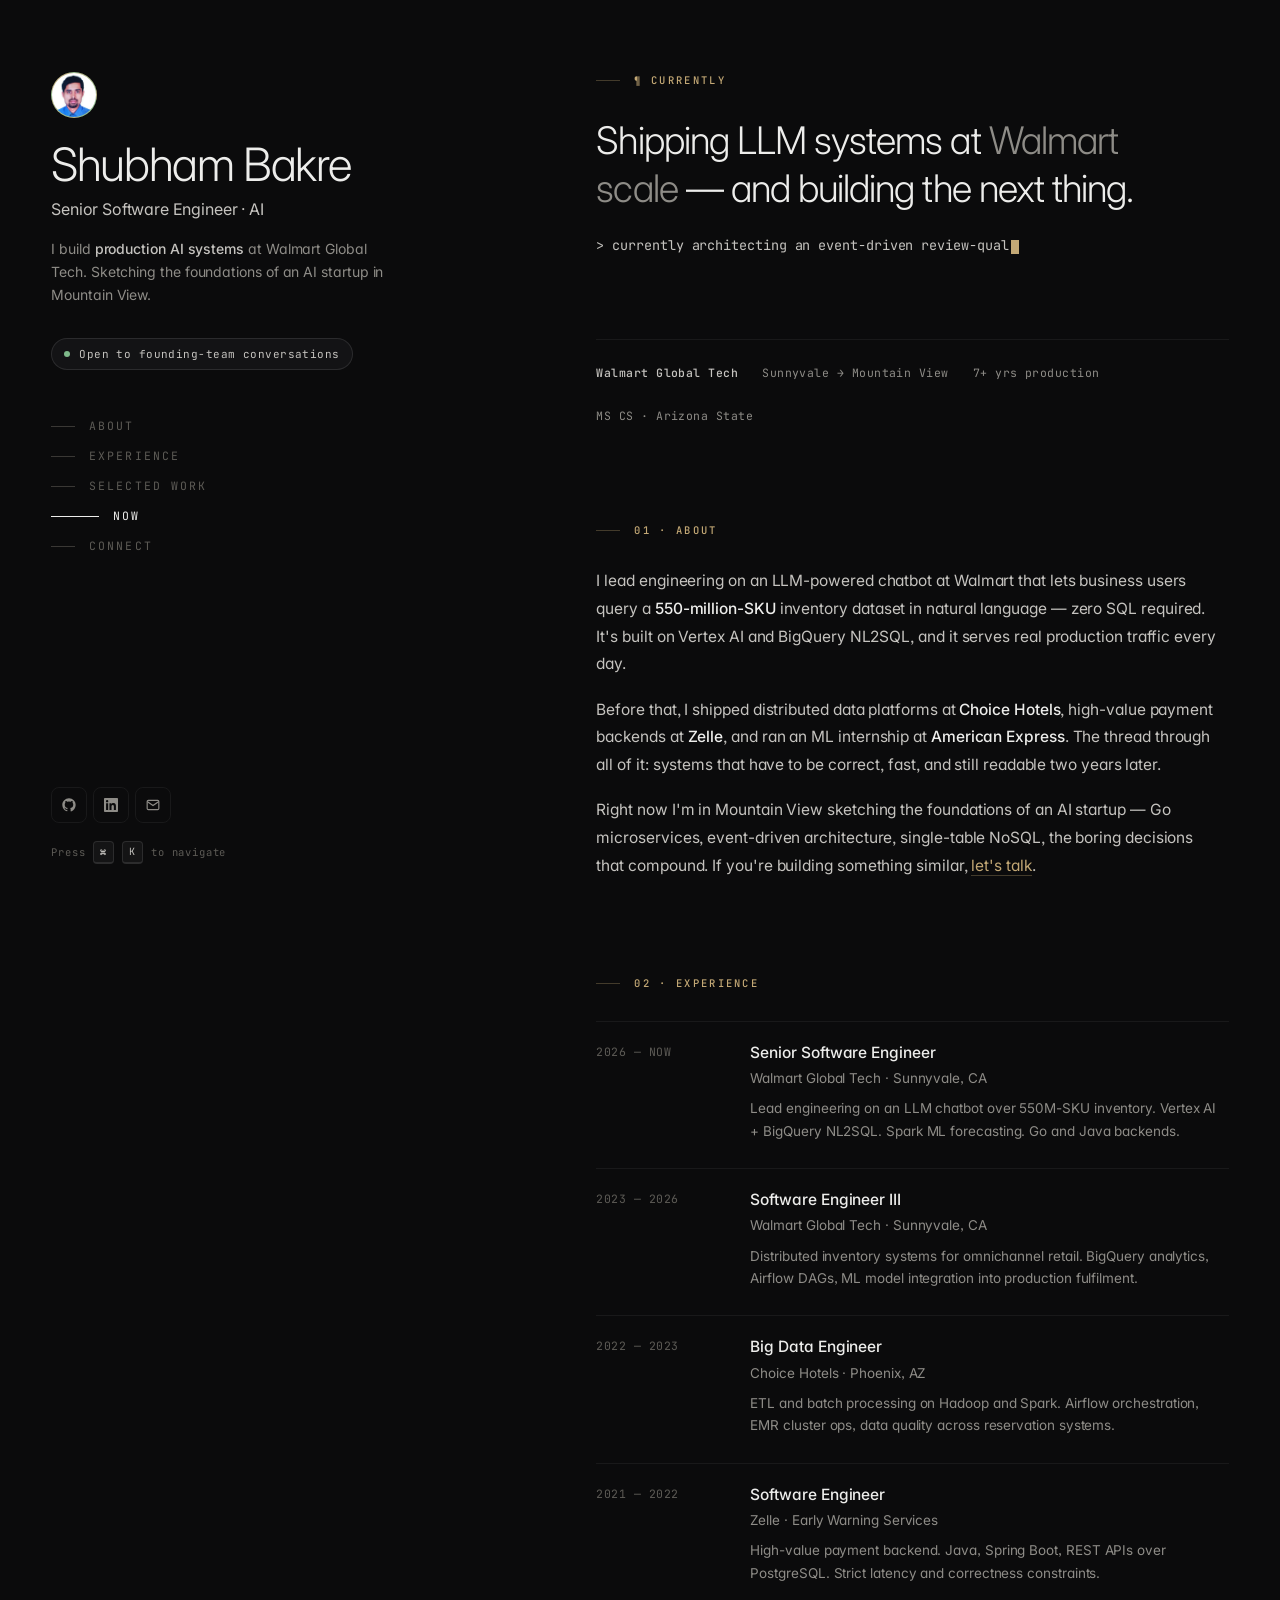
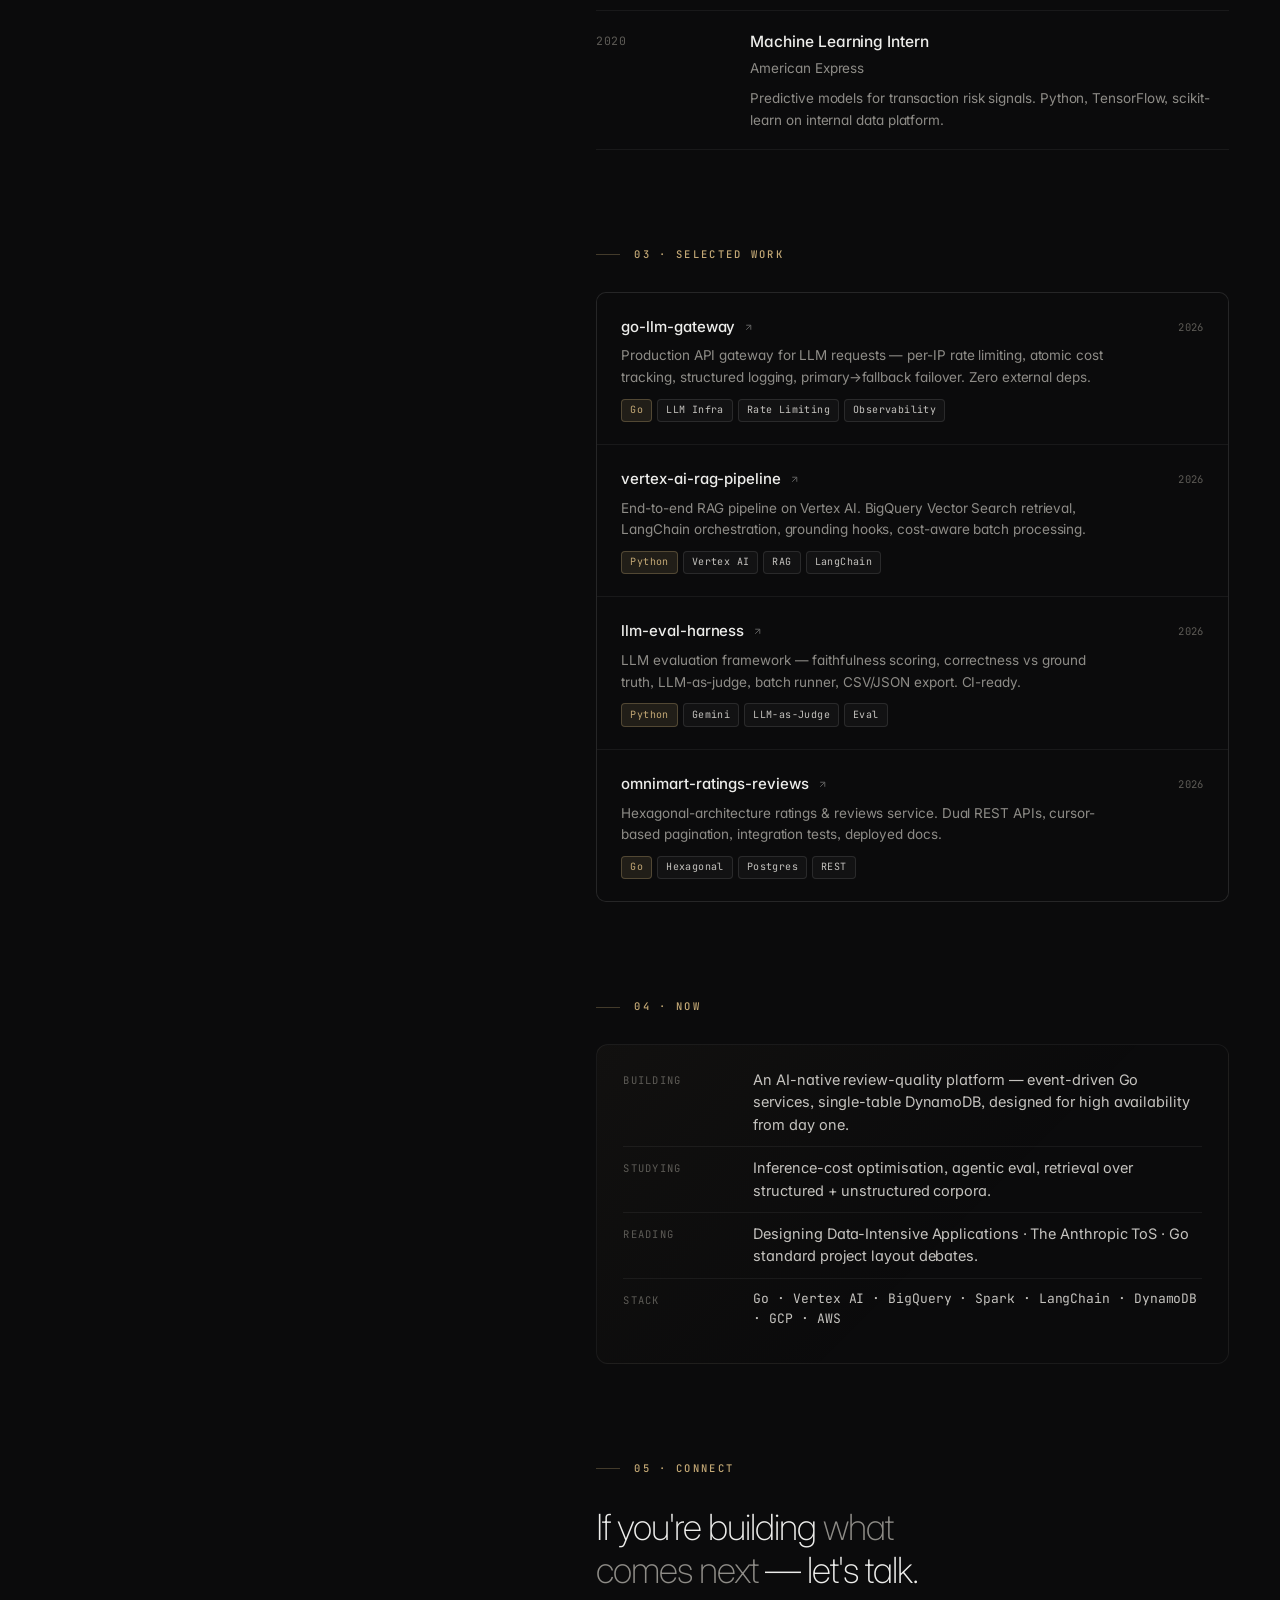
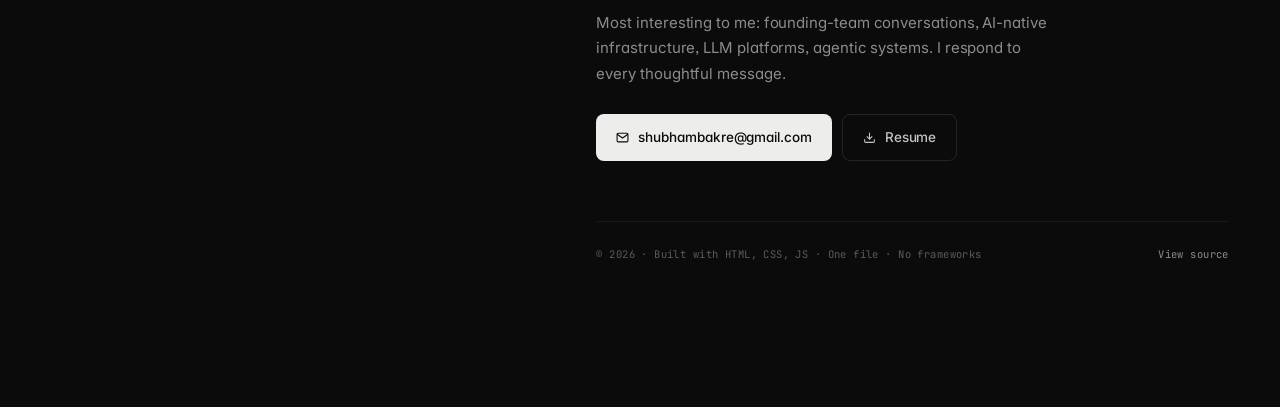
==== commit a3f99f09: "Rebuild: sticky-sidebar single-page portfolio with ⌘K palette and streaming hero; kill /game.html (r" ====
--- a/game.html
+++ b/game.html
@@ -1,722 +1,14 @@
 <!DOCTYPE html>
 <html lang="en">
 <head>
-<meta charset="UTF-8" />
-<meta name="viewport" content="width=device-width, initial-scale=1.0" />
-<title>shubham@portfolio:~ — Interactive Terminal</title>
-<meta name="description" content="An interactive terminal exploring Shubham Bakre's career. Type 'help' to begin." />
-<meta property="og:title" content="shubham@portfolio:~" />
-<meta property="og:description" content="Interactive CLI portfolio · Senior Software Engineer · AI" />
-<link rel="canonical" href="https://shubhambakre.com/game.html" />
-<link rel="preconnect" href="https://fonts.googleapis.com">
-<link rel="preconnect" href="https://fonts.gstatic.com" crossorigin>
-<link href="https://fonts.googleapis.com/css2?family=JetBrains+Mono:wght@400;500;600;700&family=Inter:wght@400;500&display=swap" rel="stylesheet">
-<style>
-  :root {
-    --bg:           #07090e;
-    --term:         #0d1117;
-    --term-soft:    #161b22;
-    --line:         rgba(255,255,255,0.06);
-    --line-strong:  rgba(255,255,255,0.12);
-    --fg:           #d4d4d4;
-    --muted:        rgba(212,212,212,0.55);
-    --whisper:      rgba(212,212,212,0.32);
-    --prompt:       #4ade80;
-    --user:         #4ade80;
-    --host:         #60a5fa;
-    --path:         #c084fc;
-    --string:       #fbbf24;
-    --error:        #f87171;
-    --link:         #93c5fd;
-    --heading:      #fafafa;
-    --shadow:       0 30px 80px rgba(0,0,0,0.55), 0 8px 24px rgba(0,0,0,0.35);
-  }
-
-  *, *::before, *::after { margin:0; padding:0; box-sizing:border-box; }
-  html, body {
-    height:100%; width:100%;
-    background:var(--bg);
-    color:var(--fg);
-    font-family:'JetBrains Mono', ui-monospace, SFMono-Regular, Consolas, monospace;
-    -webkit-font-smoothing:antialiased;
-    overflow:hidden;
-  }
-
-  /* Ambient gradient */
-  body::before, body::after {
-    content:''; position:fixed; pointer-events:none; z-index:0;
-    width:480px; height:480px; border-radius:50%;
-    filter:blur(120px); opacity:0.18;
-  }
-  body::before { background:#4ade80; top:-180px; left:-120px; }
-  body::after  { background:#60a5fa; bottom:-180px; right:-120px; }
-
-  /* ── Outer page ── */
-  .page {
-    position:fixed; inset:0;
-    display:flex; flex-direction:column;
-    align-items:center; justify-content:center;
-    padding:24px 18px;
-    z-index:1;
-    overflow:hidden;
-  }
-
-  /* Top bar — back to portfolio */
-  .topbar {
-    position:absolute; top:18px; left:24px; right:24px;
-    display:flex; justify-content:space-between; align-items:center;
-    z-index:5; pointer-events:none;
-  }
-  .topbar > * { pointer-events:auto; }
-  .brand {
-    font-family:'Inter',sans-serif;
-    font-size:11px; font-weight:500; letter-spacing:0.1em;
-    color:var(--whisper); text-transform:uppercase;
-  }
-  .back {
-    display:inline-flex; align-items:center; gap:7px;
-    font-family:'Inter',sans-serif;
-    padding:7px 14px; border-radius:100px;
-    background:rgba(255,255,255,0.04);
-    border:1px solid var(--line-strong);
-    color:var(--muted);
-    font-size:11px; font-weight:500; letter-spacing:0.04em;
-    text-decoration:none;
-    transition:color .2s, border-color .2s, background .2s;
-  }
-  .back:hover { color:var(--fg); border-color:rgba(255,255,255,0.28); background:rgba(255,255,255,0.08); }
-  .back svg { width:11px; height:11px; }
-
-  /* ── Terminal window (macOS style) ── */
-  .term {
-    width:100%; max-width:980px;
-    height:min(640px, calc(100vh - 80px));
-    background:var(--term);
-    border:1px solid var(--line);
-    border-radius:12px;
-    box-shadow:var(--shadow);
-    display:flex; flex-direction:column;
-    overflow:hidden;
-    position:relative;
-  }
-  .term::after {
-    content:''; position:absolute; inset:0;
-    border-radius:12px;
-    box-shadow:inset 0 1px 0 rgba(255,255,255,0.04);
-    pointer-events:none;
-  }
-
-  .titlebar {
-    height:38px; flex-shrink:0;
-    display:flex; align-items:center;
-    padding:0 14px;
-    background:var(--term-soft);
-    border-bottom:1px solid var(--line);
-    position:relative;
-  }
-  .lights { display:flex; gap:7px; }
-  .light { width:12px; height:12px; border-radius:50%; }
-  .l-r { background:#ff5f57; }
-  .l-y { background:#febc2e; }
-  .l-g { background:#28c840; }
-  .titlebar-title {
-    position:absolute; left:50%; transform:translateX(-50%);
-    font-size:11.5px; color:var(--muted); font-weight:500;
-    letter-spacing:0.02em;
-  }
-
-  /* Body */
-  .body {
-    flex:1; min-height:0;
-    overflow-y:auto; overflow-x:hidden;
-    padding:20px 22px 12px;
-    font-size:13.5px; line-height:1.65;
-    scrollbar-width:thin;
-    scrollbar-color:rgba(255,255,255,0.12) transparent;
-  }
-  .body::-webkit-scrollbar { width:8px; }
-  .body::-webkit-scrollbar-track { background:transparent; }
-  .body::-webkit-scrollbar-thumb { background:rgba(255,255,255,0.10); border-radius:4px; }
-
-  /* Lines */
-  .ln { white-space:pre-wrap; word-break:break-word; margin-bottom:1px; }
-  .ln-prompt { display:flex; align-items:flex-start; gap:0; margin-top:8px; }
-  .ln-prompt .cmd { color:var(--fg); margin-left:8px; }
-  .prompt-tok {
-    display:inline-flex; align-items:center; gap:0; flex-shrink:0;
-  }
-  .prompt-tok .u { color:var(--user); }
-  .prompt-tok .at { color:var(--muted); }
-  .prompt-tok .h { color:var(--host); }
-  .prompt-tok .col { color:var(--muted); }
-  .prompt-tok .p { color:var(--path); }
-  .prompt-tok .dollar { color:var(--prompt); margin-left:4px; }
-
-  .ascii {
-    color:var(--prompt);
-    font-size:11.5px; line-height:1.15;
-    margin:6px 0 14px;
-    text-shadow:0 0 14px rgba(74,222,128,0.32);
-    white-space:pre;
-    overflow-x:auto;
-  }
-  .heading { color:var(--heading); font-weight:600; }
-  .muted   { color:var(--muted); }
-  .accent  { color:var(--prompt); }
-  .amber   { color:var(--string); }
-  .lavender{ color:var(--path); }
-  .blue    { color:var(--host); }
-  .err     { color:var(--error); }
-  .link    { color:var(--link); text-decoration:none; border-bottom:1px solid rgba(147,197,253,0.35); }
-  .link:hover { border-bottom-color:var(--link); }
-
-  .chip {
-    display:inline-block; cursor:pointer;
-    padding:1px 8px; margin:1px 2px;
-    border-radius:4px;
-    background:rgba(74,222,128,0.10);
-    color:var(--prompt);
-    border:1px solid rgba(74,222,128,0.22);
-    transition:background .15s, border-color .15s;
-    font-size:12.5px;
-  }
-  .chip:hover { background:rgba(74,222,128,0.18); border-color:rgba(74,222,128,0.40); }
-
-  table.proj { width:100%; margin:6px 0 8px; border-collapse:collapse; }
-  table.proj td { padding:3px 0; vertical-align:top; }
-  table.proj td:first-child { color:var(--prompt); padding-right:18px; white-space:nowrap; }
-  table.proj td:last-child { color:var(--muted); }
-
-  .tl-entry { margin:6px 0 12px; }
-  .tl-date { color:var(--whisper); font-size:11.5px; }
-  .tl-role { color:var(--heading); font-weight:600; }
-  .tl-org  { color:var(--muted); }
-  .tl-desc { color:var(--muted); margin-top:3px; max-width:62ch; }
-
-  ul.bare { list-style:none; padding:0; }
-  ul.bare li { padding:1px 0; color:var(--muted); }
-  ul.bare li::before { content:'· '; color:var(--whisper); }
-
-  /* Input row (always at bottom) */
-  .inp {
-    flex-shrink:0;
-    display:flex; align-items:center;
-    padding:8px 22px 16px;
-    background:var(--term);
-    border-top:1px solid var(--line);
-    gap:10px;
-  }
-  .inp .prompt-tok { font-size:13.5px; }
-  .inp input {
-    flex:1; min-width:0;
-    background:transparent; border:none; outline:none;
-    color:var(--fg);
-    font-family:inherit; font-size:13.5px; font-weight:400;
-    caret-color:var(--prompt);
-    padding:0;
-  }
-  .inp input::placeholder { color:var(--whisper); }
-  .caret {
-    display:inline-block; width:8px; height:15px;
-    background:var(--prompt);
-    margin-left:1px;
-    animation:blink 1s step-end infinite;
-    box-shadow:0 0 8px rgba(74,222,128,0.5);
-    vertical-align:middle;
-  }
-  @keyframes blink { 50% { opacity:0; } }
-
-  /* Suggestion bar */
-  .suggest {
-    flex-shrink:0;
-    padding:0 22px 14px;
-    display:flex; flex-wrap:wrap; gap:6px;
-    background:var(--term);
-  }
-  .suggest .lbl {
-    font-size:10.5px; color:var(--whisper);
-    letter-spacing:0.12em; text-transform:uppercase;
-    margin-right:4px; align-self:center;
-  }
-
-  /* Footer hint outside terminal */
-  .below-hint {
-    margin-top:14px; font-family:'Inter',sans-serif;
-    font-size:11px; color:var(--whisper); letter-spacing:0.04em;
-  }
-  .below-hint kbd {
-    display:inline-block; font-family:'JetBrains Mono',monospace;
-    font-size:9.5px; padding:2px 6px;
-    background:rgba(255,255,255,0.06); border:1px solid var(--line-strong);
-    border-radius:4px; margin:0 2px;
-  }
-
-  /* Boot fade-in */
-  .boot { opacity:0; animation:boot .35s ease forwards; }
-  @keyframes boot { to { opacity:1; } }
-
-  @media (max-width:640px) {
-    .body { font-size:12.5px; padding:16px 16px 10px; }
-    .inp { padding:8px 16px 14px; }
-    .suggest { padding:0 16px 12px; }
-    .ascii { font-size:9px; }
-    .titlebar-title { font-size:10.5px; }
-  }
-</style>
+<meta charset="UTF-8">
+<title>Shubham Bakre</title>
+<meta http-equiv="refresh" content="0; url=/">
+<link rel="canonical" href="https://shubhambakre.com/">
+<meta name="robots" content="noindex">
+<script>location.replace('/');</script>
 </head>
 <body>
-
-<div class="page">
-
-  <div class="topbar">
-    <div class="brand">SHUBHAM BAKRE · /TERMINAL</div>
-    <a class="back" href="/">
-      <svg viewBox="0 0 24 24" fill="none" stroke="currentColor" stroke-width="2.5"><polyline points="15 18 9 12 15 6"/></svg>
-      Back to portfolio
-    </a>
-  </div>
-
-  <div class="term" id="term">
-    <div class="titlebar">
-      <div class="lights">
-        <div class="light l-r"></div>
-        <div class="light l-y"></div>
-        <div class="light l-g"></div>
-      </div>
-      <div class="titlebar-title">shubham@portfolio: ~ </div>
-    </div>
-
-    <div class="body" id="body"></div>
-
-    <div class="suggest" id="suggest"></div>
-
-    <form class="inp" id="form" autocomplete="off">
-      <span class="prompt-tok">
-        <span class="u">shubham</span><span class="at">@</span><span class="h">portfolio</span><span class="col">:</span><span class="p">~</span><span class="dollar">$</span>
-      </span>
-      <input id="cmd" type="text" autocomplete="off" autocapitalize="none" autocorrect="off" spellcheck="false" aria-label="Terminal input" />
-    </form>
-  </div>
-
-  <div class="below-hint">
-    <kbd>Tab</kbd> autocomplete · <kbd>↑</kbd> <kbd>↓</kbd> history · <kbd>help</kbd> for all commands
-  </div>
-</div>
-
-<script>
-// ════════════════════════════════════════════════════
-//  shubham@portfolio:~  ·  Interactive terminal
-// ════════════════════════════════════════════════════
-
-const body    = document.getElementById('body');
-const form    = document.getElementById('form');
-const input   = document.getElementById('cmd');
-const sugBar  = document.getElementById('suggest');
-
-// ─── Output helpers ───
-const esc = s => s.replace(/[&<>"']/g, c => ({'&':'&amp;','<':'&lt;','>':'&gt;','"':'&quot;',"'":'&#39;'}[c]));
-
-function out(html, cls='') {
-  const div = document.createElement('div');
-  div.className = 'ln boot' + (cls ? ' ' + cls : '');
-  div.innerHTML = html;
-  body.appendChild(div);
-  scrollDown();
-  return div;
-}
-function blank(n=1) { for (let i=0; i<n; i++) out(' '); }
-function scrollDown() { body.scrollTop = body.scrollHeight; }
-
-const promptHTML = `<span class="prompt-tok"><span class="u">shubham</span><span class="at">@</span><span class="h">portfolio</span><span class="col">:</span><span class="p">~</span><span class="dollar">$</span></span>`;
-
-function echoCmd(cmd) {
-  out(`<span class="ln-prompt">${promptHTML}<span class="cmd"> ${esc(cmd)}</span></span>`);
-}
-
-// ─── Content ───
-const ASCII = `   ▄▖▌    ▌▌      ▖▖▘   ▌      ▘
-   ▚ ▛▌▌▌▛▌▛▌▀▌▛▛▌▙▌▌▌▛▌▘▀▌▙▘▛▘█▌
-   ▄▌▌▌▙▌▙▌▌▌█▌▌▌▌▌▌▙▌▌ ▌█▌▌▌▌ ▙▖
-                                   `;
-
-const ABOUT = `
-<span class="heading">▌ About</span>
-
-I'm a <span class="heading">Senior Software Engineer</span> at <span class="amber">Walmart Global Tech</span> in Sunnyvale, CA.
-I build production AI systems — LLM pipelines, distributed data
-platforms, and backend infrastructure that scales to <span class="amber">hundreds of
-millions of records</span>.
-
-<span class="muted">Currently shipping an LLM-powered chatbot over a 550M-SKU
-inventory dataset. Zero SQL required from users. Vertex AI + BigQuery NL2SQL.</span>
-
-<span class="muted">7+ years across retail · fintech · big data.</span>
-<span class="muted">MS in Computer Science, Arizona State University (3.7 GPA).</span>
-`;
-
-const SKILLS = `
-<span class="heading">▌ Tech stack</span>
-
-<span class="accent">AI / ML</span>     <span class="muted">Vertex AI · LLM Integration · RAG · NL2SQL · LangChain · Vector DBs · TensorFlow · PyTorch</span>
-<span class="accent">Backend</span>     <span class="muted">Go · Java · Python · Scala · Spring Boot · REST · gRPC · PostgreSQL · Docker</span>
-<span class="accent">Data</span>        <span class="muted">BigQuery · Apache Spark · Airflow · Hadoop · Kafka</span>
-<span class="accent">Cloud</span>       <span class="muted">GCP · AWS (EC2, EMR, S3, Athena)</span>
-`;
-
-const EXPERIENCE = `
-<span class="heading">▌ Career timeline</span>
-
-<div class="tl-entry">
-  <div class="tl-date">FEB 2026 — PRESENT</div>
-  <div class="tl-role">Senior Software Engineer</div>
-  <div class="tl-org">Walmart Global Tech · Sunnyvale, CA</div>
-  <div class="tl-desc">Lead engineering on an LLM-powered chatbot over 550M-SKU inventory data. Vertex AI + BigQuery NL2SQL. Spark ML forecasting pipelines.</div>
-</div>
-
-<div class="tl-entry">
-  <div class="tl-date">FEB 2023 — FEB 2026</div>
-  <div class="tl-role">Software Engineer III</div>
-  <div class="tl-org">Walmart Global Tech · Sunnyvale, CA</div>
-  <div class="tl-desc">Distributed inventory systems, BigQuery analytics, ML model integration into production fulfilment flows.</div>
-</div>
-
-<div class="tl-entry">
-  <div class="tl-date">JUN 2022 — FEB 2023</div>
-  <div class="tl-role">Big Data Engineer</div>
-  <div class="tl-org">Choice Hotels · Phoenix, AZ</div>
-  <div class="tl-desc">ETL and batch pipelines on Hadoop and Spark. Airflow orchestration, EMR cluster ops.</div>
-</div>
-
-<div class="tl-entry">
-  <div class="tl-date">2021 — 2022</div>
-  <div class="tl-role">Software Engineer</div>
-  <div class="tl-org">Zelle (Early Warning Services)</div>
-  <div class="tl-desc">High-value payment backend services. Java, Spring Boot, REST APIs over PostgreSQL.</div>
-</div>
-
-<div class="tl-entry">
-  <div class="tl-date">2020</div>
-  <div class="tl-role">Machine Learning Intern</div>
-  <div class="tl-org">American Express</div>
-  <div class="tl-desc">Predictive models for transaction risk signals. Python, TensorFlow.</div>
-</div>
-`;
-
-const PROJECTS = `
-<span class="heading">▌ Selected projects</span>
-
-<table class="proj">
-<tr><td>go-llm-gateway</td><td>API gateway for LLM requests · Go · zero deps</td></tr>
-<tr><td>vertex-ai-rag-pipeline</td><td>End-to-end RAG · Vertex AI + BigQuery Vector Search</td></tr>
-<tr><td>llm-eval-harness</td><td>LLM eval framework · faithfulness, LLM-as-judge</td></tr>
-<tr><td>omnimart-ratings-reviews</td><td>Hexagonal-arch ratings service · Go</td></tr>
-<tr><td>bq-genai-poc</td><td>BigQuery + GenAI NL2SQL prototype · Python</td></tr>
-</table>
-<span class="muted">Type <span class="chip" data-cmd="cat go-llm-gateway">cat go-llm-gateway</span> to read details, or <span class="chip" data-cmd="open github">open github</span> to browse all repos.</span>
-`;
-
-const PROJECT_DETAILS = {
-  'go-llm-gateway': `
-<span class="heading">▌ go-llm-gateway</span> <span class="muted">· Go · 2026</span>
-
-Production API gateway for LLM requests.
-Per-IP token-bucket rate limiting, atomic int64 cost tracking,
-structured JSON logging, primary→fallback model failover.
-
-<span class="accent">Stack</span>     <span class="muted">Go 1.21 · zero external deps · stdlib net/http</span>
-<span class="accent">Endpoints</span> <span class="muted">POST /v1/chat/completions · GET /health · GET /metrics</span>
-<span class="accent">GitHub</span>    <a class="link" href="https://github.com/shubhambakre/go-llm-gateway" target="_blank">github.com/shubhambakre/go-llm-gateway</a>
-`,
-  'vertex-ai-rag-pipeline': `
-<span class="heading">▌ vertex-ai-rag-pipeline</span> <span class="muted">· Python · 2026</span>
-
-End-to-end RAG pipeline on Google Vertex AI.
-BigQuery Vector Search for retrieval, LangChain orchestration,
-semantic grounding, batch evaluation hooks.
-
-<span class="accent">Stack</span>     <span class="muted">Python · Vertex AI · BigQuery · LangChain</span>
-<span class="accent">GitHub</span>    <a class="link" href="https://github.com/shubhambakre/vertex-ai-rag-pipeline" target="_blank">github.com/shubhambakre/vertex-ai-rag-pipeline</a>
-`,
-  'llm-eval-harness': `
-<span class="heading">▌ llm-eval-harness</span> <span class="muted">· Python · 2026</span>
-
-Evaluation framework for LLM outputs.
-Faithfulness scoring, correctness vs ground truth, LLM-as-judge,
-batch runner with CSV/JSON export. CI-ready (exits non-zero on regression).
-
-<span class="accent">Stack</span>     <span class="muted">Python · google-generativeai · python-dotenv</span>
-<span class="accent">GitHub</span>    <a class="link" href="https://github.com/shubhambakre/llm-eval-harness" target="_blank">github.com/shubhambakre/llm-eval-harness</a>
-`,
-  'omnimart-ratings-reviews': `
-<span class="heading">▌ omnimart-ratings-reviews</span> <span class="muted">· Go · 2026</span>
-
-Hexagonal-architecture ratings &amp; reviews service.
-Dual REST APIs, cursor-based pagination, comprehensive integration tests.
-
-<span class="accent">Stack</span>     <span class="muted">Go · PostgreSQL · Docker · GitHub Pages docs</span>
-<span class="accent">GitHub</span>    <a class="link" href="https://github.com/shubhambakre/omnimart-ratings-reviews" target="_blank">github.com/shubhambakre/omnimart-ratings-reviews</a>
-`,
-  'bq-genai-poc': `
-<span class="heading">▌ bq-genai-poc</span> <span class="muted">· Python · 2026</span>
-
-BigQuery + GenAI prototype — natural-language to SQL over BigQuery.
-Public sibling of the production Walmart inventory chatbot.
-
-<span class="accent">Stack</span>     <span class="muted">Python · BigQuery · Vertex AI · Streamlit UI</span>
-<span class="accent">GitHub</span>    <a class="link" href="https://github.com/shubhambakre/bq-genai-poc" target="_blank">github.com/shubhambakre/bq-genai-poc</a>
-`,
-};
-
-const CONTACT = `
-<span class="heading">▌ Contact</span>
-
-<span class="accent">email</span>     <a class="link" href="mailto:shubhambakre@gmail.com">shubhambakre@gmail.com</a>
-<span class="accent">linkedin</span>  <a class="link" href="https://linkedin.com/in/shubhambakre" target="_blank">linkedin.com/in/shubhambakre</a>
-<span class="accent">github</span>    <a class="link" href="https://github.com/shubhambakre" target="_blank">github.com/shubhambakre</a>
-<span class="accent">site</span>      <a class="link" href="https://shubhambakre.com">shubhambakre.com</a>
-
-<span class="muted">Open to senior AI/ML engineering roles in the Bay Area.</span>
-`;
-
-const HELP = `
-<span class="heading">▌ Available commands</span>
-
-<table class="proj">
-<tr><td>about</td>      <td>About me, currently, education</td></tr>
-<tr><td>experience</td> <td>Career timeline (5 roles)</td></tr>
-<tr><td>projects</td>   <td>Open-source projects</td></tr>
-<tr><td>cat &lt;name&gt;</td>  <td>Read details on a project</td></tr>
-<tr><td>skills</td>     <td>Tech stack by category</td></tr>
-<tr><td>resume</td>     <td>Download resume (PDF)</td></tr>
-<tr><td>contact</td>    <td>Email, LinkedIn, GitHub</td></tr>
-<tr><td>open &lt;target&gt;</td><td>Open github · linkedin · site · resume</td></tr>
-<tr><td>whoami</td>     <td>Identity</td></tr>
-<tr><td>ls</td>         <td>List sections</td></tr>
-<tr><td>theme</td>      <td>Cycle terminal accent (green · amber · blue · pink)</td></tr>
-<tr><td>clear</td>      <td>Clear the screen</td></tr>
-<tr><td>exit</td>       <td>Return to portfolio site</td></tr>
-</table>
-<span class="muted">Tip: try <span class="chip" data-cmd="sudo hire-me">sudo hire-me</span></span>
-`;
-
-// ─── Theme cycling ───
-const THEMES = [
-  { prompt:'#4ade80', user:'#4ade80', host:'#60a5fa', path:'#c084fc' },
-  { prompt:'#fbbf24', user:'#fbbf24', host:'#f87171', path:'#c084fc' },
-  { prompt:'#60a5fa', user:'#60a5fa', host:'#4ade80', path:'#c084fc' },
-  { prompt:'#f472b6', user:'#f472b6', host:'#c084fc', path:'#60a5fa' },
-];
-let themeIdx = 0;
-function applyTheme(i) {
-  const t = THEMES[i % THEMES.length];
-  document.documentElement.style.setProperty('--prompt', t.prompt);
-  document.documentElement.style.setProperty('--user',   t.user);
-  document.documentElement.style.setProperty('--host',   t.host);
-  document.documentElement.style.setProperty('--path',   t.path);
-}
-
-// ─── Commands ───
-const COMMANDS = {
-  help:    () => out(HELP),
-  about:   () => out(ABOUT),
-  skills:  () => out(SKILLS),
-  experience: () => out(EXPERIENCE),
-  projects:  () => out(PROJECTS),
-  contact: () => out(CONTACT),
-  whoami:  () => out(`<span class="accent">shubham</span> <span class="muted">— Senior Software Engineer · Walmart · Sunnyvale, CA</span>`),
-  pwd:     () => out(`<span class="muted">/home/shubham</span>`),
-  date:    () => out(`<span class="muted">${new Date().toString()}</span>`),
-  ls:      () => out(`<span class="accent">about.md</span>  <span class="accent">experience.md</span>  <span class="accent">projects/</span>  <span class="accent">skills.md</span>  <span class="accent">contact.md</span>  <span class="accent">resume.pdf</span>`),
-  resume:  () => {
-    out(`<span class="muted">Downloading <span class="amber">resume.pdf</span> ...</span>`);
-    setTimeout(() => {
-      const a = document.createElement('a');
-      a.href = '/assets/resume.pdf'; a.download = 'shubham-bakre-resume.pdf';
-      document.body.appendChild(a); a.click(); a.remove();
-    }, 250);
-  },
-  clear:   () => { body.innerHTML = ''; },
-  theme:   () => {
-    themeIdx = (themeIdx + 1) % THEMES.length;
-    applyTheme(themeIdx);
-    const names = ['green','amber','blue','pink'];
-    out(`<span class="muted">theme · </span><span class="accent">${names[themeIdx]}</span>`);
-  },
-  exit:    () => {
-    out(`<span class="muted">closing terminal...</span>`);
-    setTimeout(() => location.href = '/', 350);
-  },
-  cat: (arg) => {
-    if (!arg) return out(`<span class="err">cat: missing operand</span>`);
-    if (arg === 'about' || arg === 'about.md') return COMMANDS.about();
-    if (arg === 'skills' || arg === 'skills.md') return COMMANDS.skills();
-    if (arg === 'contact' || arg === 'contact.md') return COMMANDS.contact();
-    if (PROJECT_DETAILS[arg])         return out(PROJECT_DETAILS[arg]);
-    out(`<span class="err">cat: ${esc(arg)}: no such file</span> <span class="muted">— try one of:</span> ${
-      Object.keys(PROJECT_DETAILS).map(k => `<span class="chip" data-cmd="cat ${k}">${k}</span>`).join('')
-    }`);
-  },
-  open: (arg) => {
-    const targets = {
-      github:   'https://github.com/shubhambakre',
-      linkedin: 'https://linkedin.com/in/shubhambakre',
-      site:     'https://shubhambakre.com',
-      portfolio:'https://shubhambakre.com',
-      resume:   '/assets/resume.pdf',
-      email:    'mailto:shubhambakre@gmail.com',
-    };
-    if (!arg || !targets[arg]) return out(`<span class="err">open: usage</span> <span class="muted">open &lt;github | linkedin | site | resume | email&gt;</span>`);
-    out(`<span class="muted">opening <span class="amber">${arg}</span> ...</span>`);
-    window.open(targets[arg], '_blank', 'noopener');
-  },
-  sudo: (arg, rest) => {
-    if (arg === 'hire-me') {
-      out(`<span class="muted">[sudo] password for shubham: </span><span class="amber">●●●●●●●</span>`);
-      out(``);
-      out(`<span class="accent">✓ access granted.</span>`);
-      out(`<span class="muted">drafting introduction email...</span>`);
-      setTimeout(() => {
-        out(`<span class="accent">→ opening</span> <a class="link" href="mailto:shubhambakre@gmail.com?subject=Let%27s%20talk%20%E2%80%94%20Senior%20AI%20Engineering%20role&body=Hi%20Shubham%2C%0A%0AI%20came%20across%20your%20portfolio%20and...">your default mail client</a>`);
-        location.href = "mailto:shubhambakre@gmail.com?subject=Let's talk — Senior AI Engineering role&body=Hi Shubham,%0A%0AI came across your portfolio and...";
-      }, 500);
-    } else {
-      out(`<span class="err">sudo: ${esc(arg||'')}: command not found</span>`);
-    }
-  },
-  echo: (...args) => out(`<span class="muted">${esc(args.join(' '))}</span>`),
-  banner: () => printBanner(),
-};
-
-// Aliases
-COMMANDS.ll = COMMANDS.ls;
-COMMANDS.work = COMMANDS.experience;
-COMMANDS.career = COMMANDS.experience;
-COMMANDS.email = () => COMMANDS.open('email');
-COMMANDS.linkedin = () => COMMANDS.open('linkedin');
-COMMANDS.github = () => COMMANDS.open('github');
-
-// ─── Boot sequence ───
-function printBanner() {
-  out(`<pre class="ascii">${ASCII}</pre>`);
-  out(`<span class="muted">Welcome. You're inside an interactive resume.</span>`);
-  out(`<span class="muted">Type <span class="chip" data-cmd="help">help</span> to see commands, or click any chip to run it.</span>`);
-  blank();
-}
-
-// ─── Run a command ───
-const history = [];
-let histIdx = -1;
-
-function run(rawCmd) {
-  const cmd = (rawCmd || '').trim();
-  echoCmd(cmd);
-  if (!cmd) return;
-  history.push(cmd); histIdx = history.length;
-  const [name, ...args] = cmd.split(/\s+/);
-  const fn = COMMANDS[name.toLowerCase()];
-  if (!fn) {
-    out(`<span class="err">command not found:</span> <span class="amber">${esc(name)}</span> <span class="muted">— try</span> <span class="chip" data-cmd="help">help</span>`);
-    return;
-  }
-  try { fn(...args); } catch (e) { out(`<span class="err">${esc(String(e))}</span>`); }
-}
-
-// ─── Tab completion ───
-function complete(prefix) {
-  const cmds = Object.keys(COMMANDS);
-  // Two-token complete: "cat g..." → cat go-llm-gateway
-  const parts = prefix.split(/\s+/);
-  if (parts.length === 2 && parts[0] === 'cat') {
-    const opts = Object.keys(PROJECT_DETAILS).filter(k => k.startsWith(parts[1]));
-    if (opts.length === 1) return 'cat ' + opts[0];
-    return null;
-  }
-  if (parts.length === 2 && parts[0] === 'open') {
-    const opts = ['github','linkedin','site','resume','email'].filter(k => k.startsWith(parts[1]));
-    if (opts.length === 1) return 'open ' + opts[0];
-    return null;
-  }
-  const opts = cmds.filter(c => c.startsWith(prefix));
-  if (opts.length === 1) return opts[0];
-  if (opts.length > 1) {
-    out(`<span class="muted">${opts.map(o => `<span class="chip" data-cmd="${o}">${o}</span>`).join('')}</span>`);
-  }
-  return null;
-}
-
-// ─── Suggestions bar ───
-const SUGGESTED = ['about','experience','projects','skills','contact','resume','sudo hire-me'];
-function renderSuggestions() {
-  sugBar.innerHTML = '';
-  const lbl = document.createElement('span');
-  lbl.className = 'lbl'; lbl.textContent = 'try';
-  sugBar.appendChild(lbl);
-  SUGGESTED.forEach(c => {
-    const s = document.createElement('span');
-    s.className = 'chip';
-    s.dataset.cmd = c;
-    s.textContent = c;
-    sugBar.appendChild(s);
-  });
-}
-
-// ─── Wiring ───
-form.addEventListener('submit', (e) => {
-  e.preventDefault();
-  const v = input.value;
-  input.value = '';
-  run(v);
-});
-
-input.addEventListener('keydown', (e) => {
-  if (e.key === 'Tab') {
-    e.preventDefault();
-    const c = complete(input.value.trim());
-    if (c) input.value = c;
-  }
-  if (e.key === 'ArrowUp') {
-    e.preventDefault();
-    if (history.length === 0) return;
-    histIdx = Math.max(0, histIdx - 1);
-    input.value = history[histIdx] || '';
-  }
-  if (e.key === 'ArrowDown') {
-    e.preventDefault();
-    if (history.length === 0) return;
-    histIdx = Math.min(history.length, histIdx + 1);
-    input.value = history[histIdx] || '';
-  }
-});
-
-// Click-to-run chips (in suggestions or output)
-document.addEventListener('click', (e) => {
-  const chip = e.target.closest('.chip[data-cmd]');
-  if (chip) {
-    const cmd = chip.dataset.cmd;
-    input.value = '';
-    run(cmd);
-    input.focus();
-    return;
-  }
-  // Click anywhere in terminal body or input row → focus input
-  if (e.target.closest('.term') && !e.target.closest('a') && !e.target.closest('input')) {
-    input.focus();
-  }
-});
-
-// Auto-focus on load (and keep focus)
-window.addEventListener('load', () => input.focus());
-input.addEventListener('blur', () => setTimeout(() => {
-  if (document.activeElement.tagName !== 'A' && document.activeElement.tagName !== 'BUTTON') {
-    input.focus();
-  }
-}, 50));
-
-// Boot
-applyTheme(0);
-renderSuggestions();
-printBanner();
-</script>
-
+<p>Redirecting to <a href="/">shubhambakre.com</a>…</p>
 </body>
 </html>
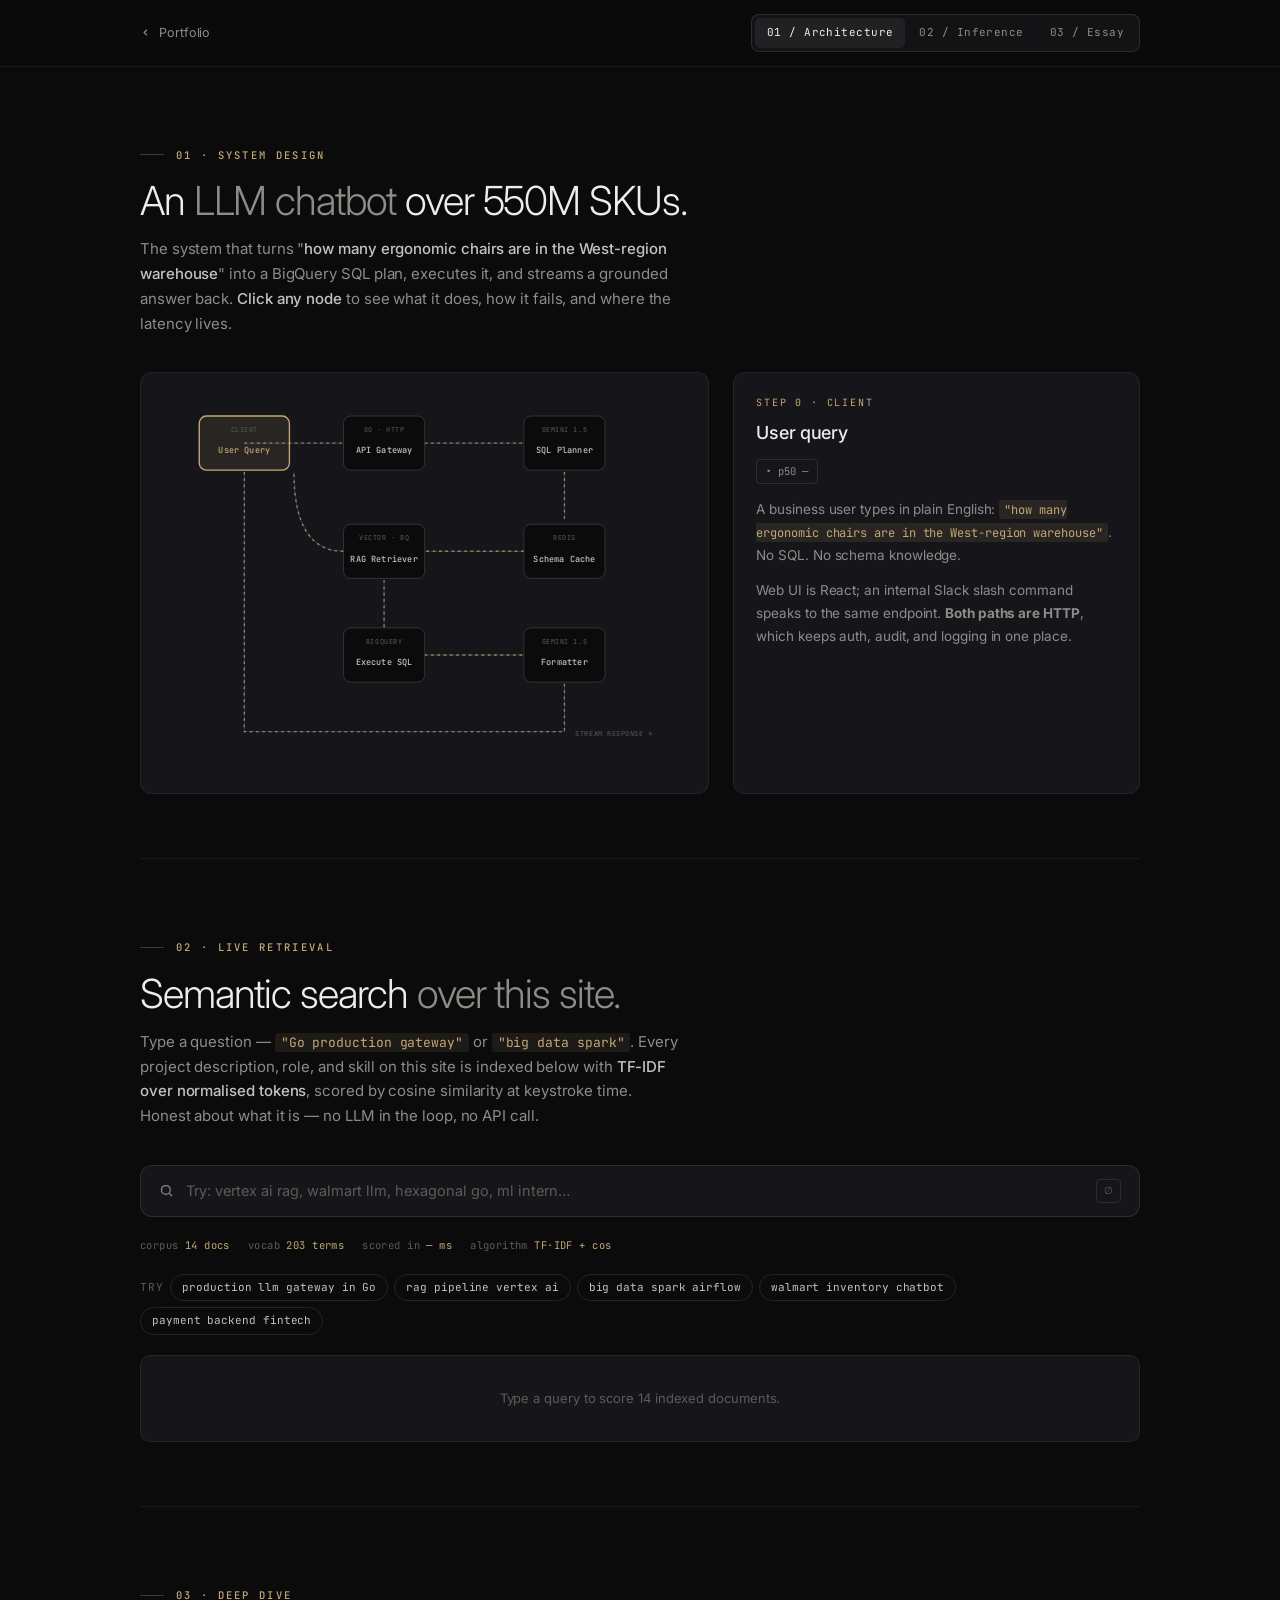
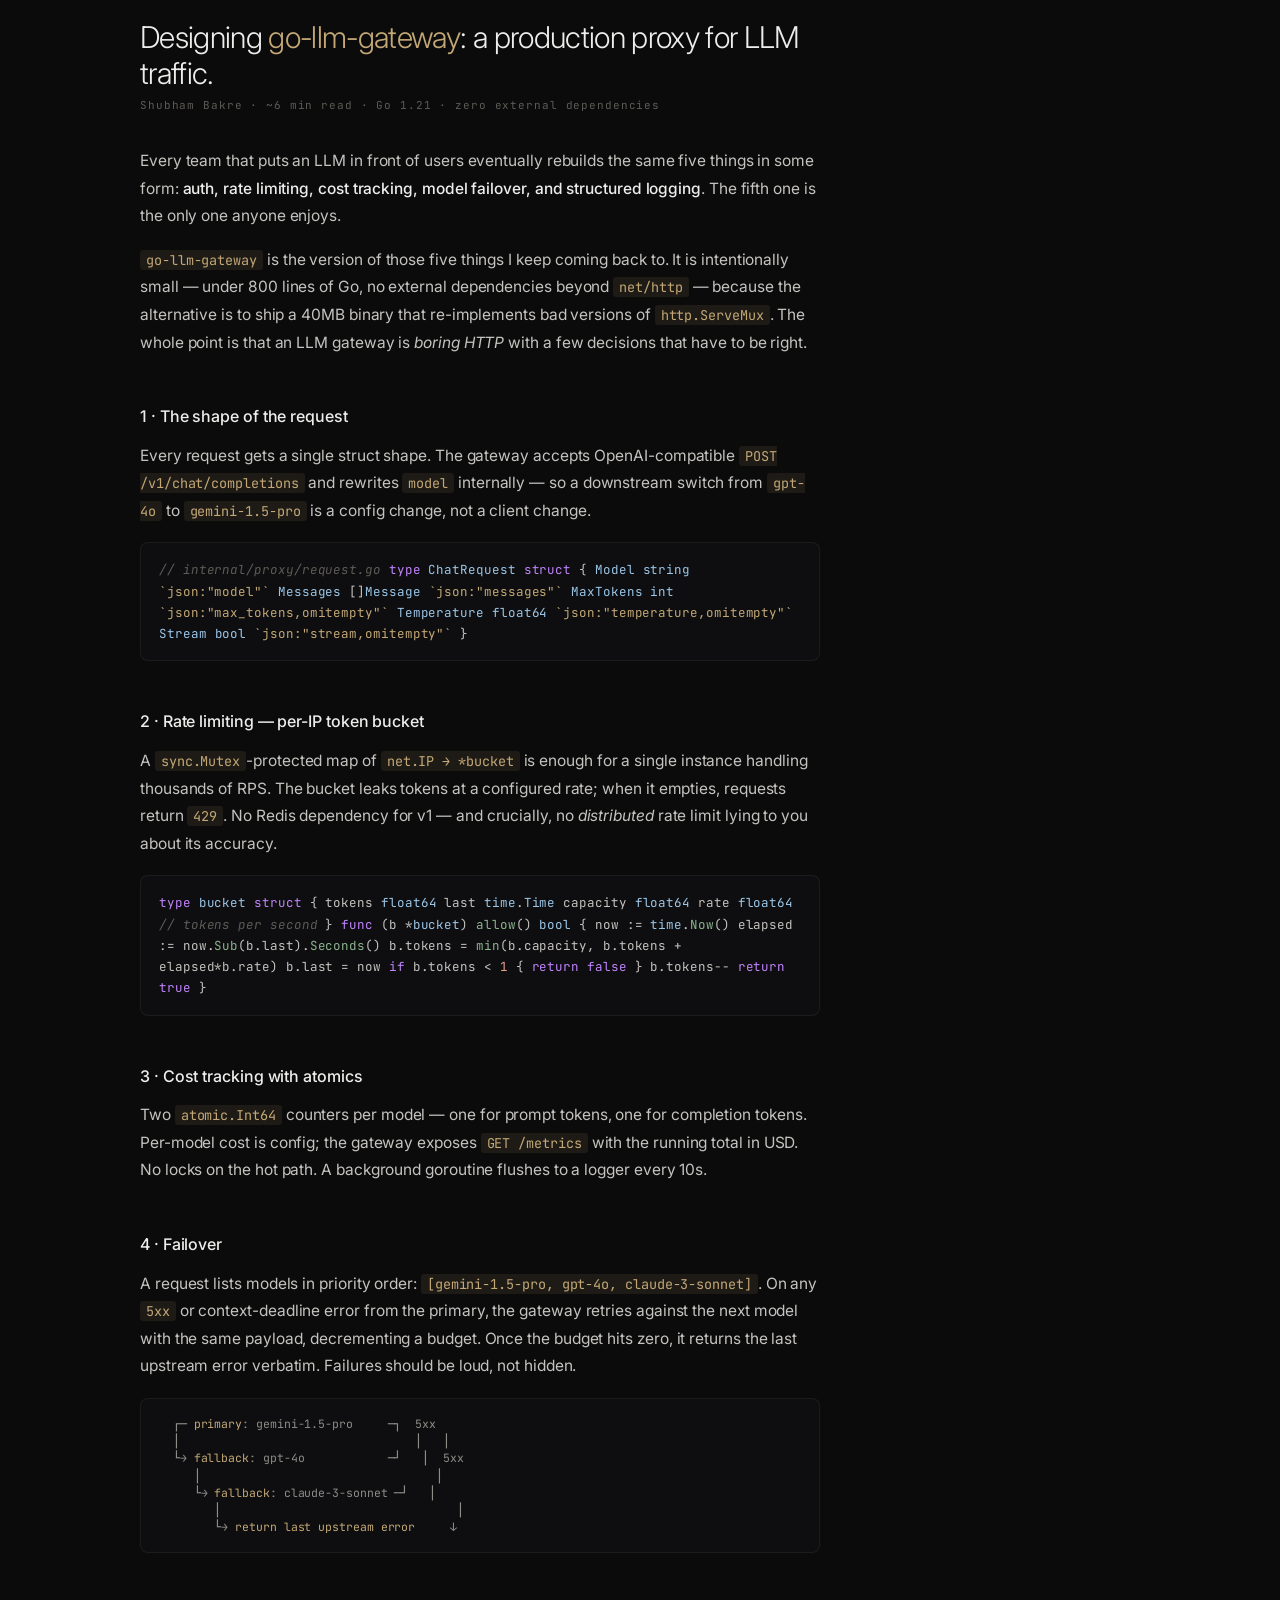
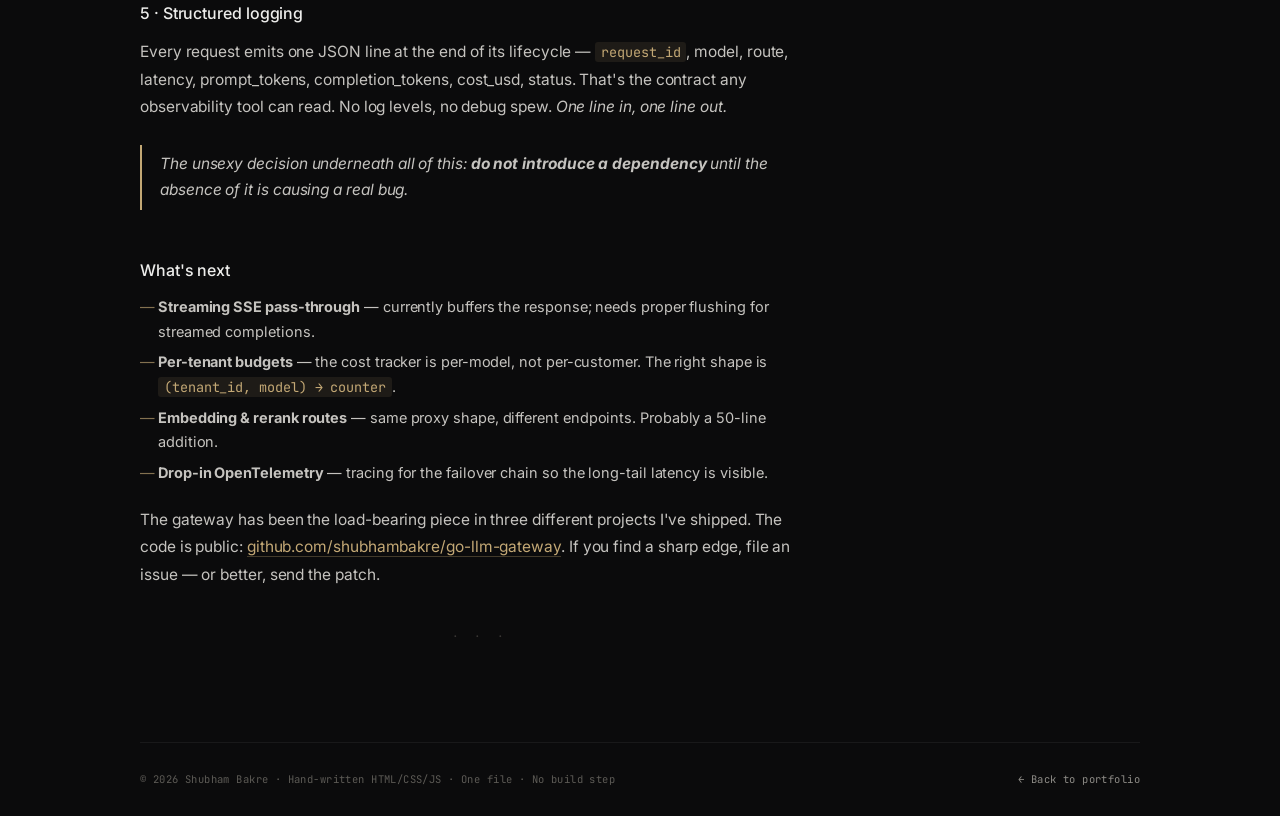
==== commit f16fd044: "Add /lab.html: interactive NL2SQL architecture diagram, TF-IDF semantic search demo, go-llm-gateway " ====
--- a/game.html
+++ b/game.html
@@ -2,13 +2,13 @@
 <html lang="en">
 <head>
 <meta charset="UTF-8">
-<title>Shubham Bakre</title>
-<meta http-equiv="refresh" content="0; url=/">
-<link rel="canonical" href="https://shubhambakre.com/">
+<title>Shubham Bakre — Lab</title>
+<meta http-equiv="refresh" content="0; url=/lab.html">
+<link rel="canonical" href="https://shubhambakre.com/lab.html">
 <meta name="robots" content="noindex">
-<script>location.replace('/');</script>
+<script>location.replace('/lab.html');</script>
 </head>
 <body>
-<p>Redirecting to <a href="/">shubhambakre.com</a>…</p>
+<p>Redirecting to <a href="/lab.html">Lab</a>…</p>
 </body>
 </html>
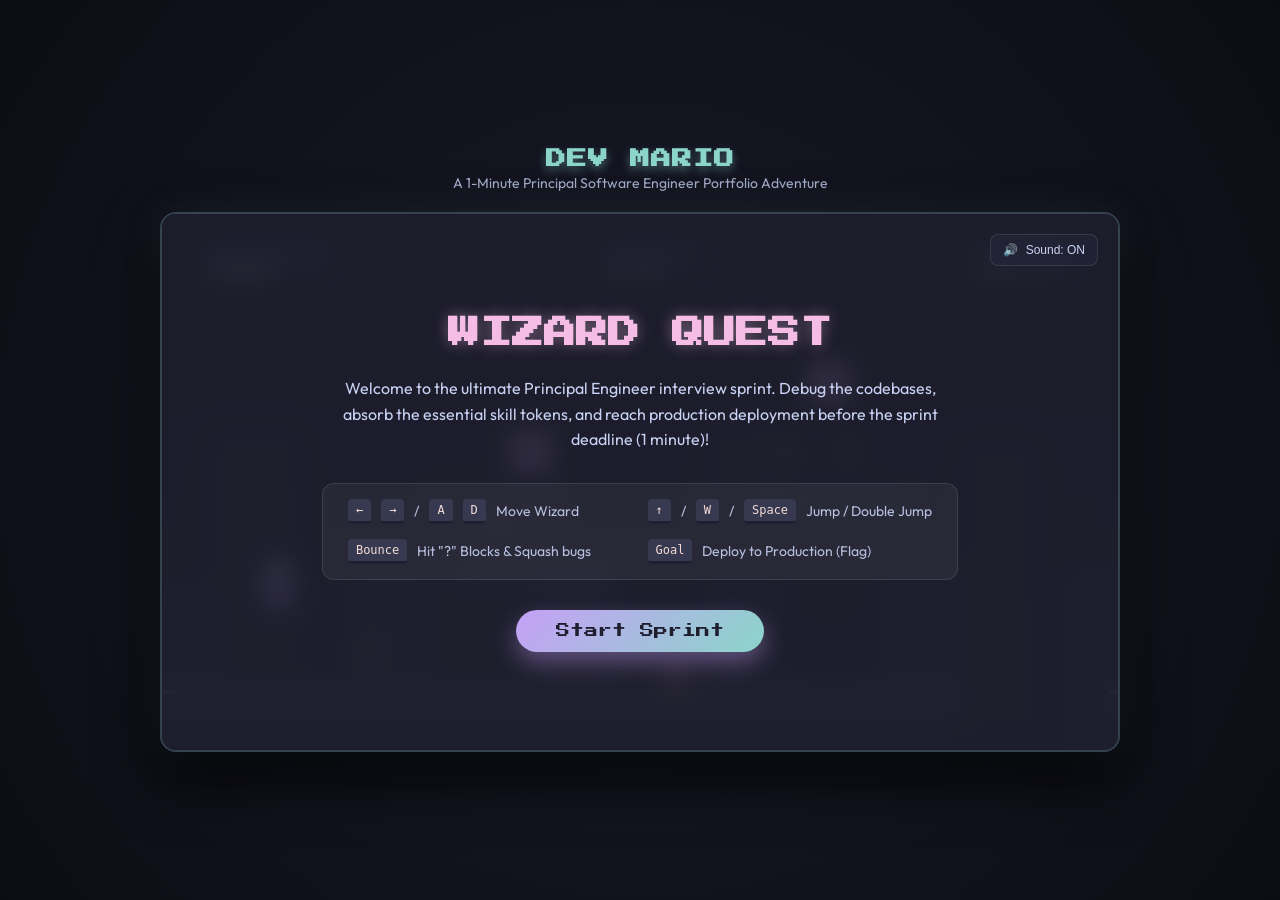
==== commit 497867a0: "feat: add interactive DevMario game section to lab.html" ====
--- a/game.html
+++ b/game.html
@@ -1,14 +1,1145 @@
 <!DOCTYPE html>
 <html lang="en">
 <head>
-<meta charset="UTF-8">
-<title>Shubham Bakre — Lab</title>
-<meta http-equiv="refresh" content="0; url=/lab.html">
-<link rel="canonical" href="https://shubhambakre.com/lab.html">
-<meta name="robots" content="noindex">
-<script>location.replace('/lab.html');</script>
+    <meta charset="UTF-8">
+    <meta name="viewport" content="width=device-width, initial-scale=1.0">
+    <title>DevMario: The Principal Wizard Quest</title>
+    <style>
+        @import url('https://fonts.googleapis.com/css2?family=Press+Start+2P&family=Outfit:wght@400;600;900&display=swap');
+        
+        * {
+            box-sizing: border-box;
+            margin: 0;
+            padding: 0;
+        }
+
+        body {
+            background: radial-gradient(circle at center, #181926 0%, #0c0d14 100%);
+            color: #cad3f5;
+            font-family: 'Outfit', sans-serif;
+            display: flex;
+            justify-content: center;
+            align-items: center;
+            min-height: 100vh;
+            overflow: hidden;
+            user-select: none;
+        }
+
+        #app-container {
+            display: flex;
+            flex-direction: column;
+            align-items: center;
+            gap: 20px;
+        }
+
+        .title-bar {
+            text-align: center;
+        }
+
+        .title-bar h2 {
+            font-family: 'Press Start 2P', monospace;
+            font-size: 20px;
+            color: #8bd5ca;
+            text-shadow: 0 4px 10px rgba(139, 213, 202, 0.4);
+            margin-bottom: 5px;
+            letter-spacing: 1px;
+        }
+
+        .title-bar p {
+            font-size: 14px;
+            color: #a5adcb;
+            font-weight: 400;
+        }
+
+        #game-wrapper {
+            position: relative;
+            width: 960px;
+            height: 540px;
+            border-radius: 16px;
+            overflow: hidden;
+            box-shadow: 0 25px 60px rgba(0,0,0,0.8), 0 0 40px rgba(139, 213, 202, 0.1);
+            border: 2px solid rgba(139, 213, 202, 0.2);
+            background-color: #1e1e2e;
+        }
+
+        canvas {
+            display: block;
+            width: 100%;
+            height: 100%;
+        }
+
+        /* Overlay UI Screens */
+        .screen-overlay {
+            position: absolute;
+            top: 0;
+            left: 0;
+            width: 100%;
+            height: 100%;
+            background: rgba(30, 30, 46, 0.9);
+            display: flex;
+            flex-direction: column;
+            justify-content: center;
+            align-items: center;
+            backdrop-filter: blur(12px);
+            z-index: 10;
+            transition: opacity 0.3s ease;
+            padding: 40px;
+            text-align: center;
+        }
+
+        .screen-overlay h1 {
+            font-family: 'Press Start 2P', monospace;
+            font-size: 32px;
+            color: #f5bde6;
+            margin-bottom: 20px;
+            line-height: 1.4;
+            text-shadow: 0 0 15px rgba(245, 190, 230, 0.4);
+        }
+
+        .screen-overlay p {
+            font-size: 16px;
+            color: #cad3f5;
+            max-width: 600px;
+            margin-bottom: 30px;
+            line-height: 1.6;
+        }
+
+        .instructions {
+            background: rgba(255, 255, 255, 0.05);
+            border: 1px solid rgba(255, 255, 255, 0.1);
+            border-radius: 12px;
+            padding: 15px 25px;
+            margin-bottom: 30px;
+            display: grid;
+            grid-template-columns: 1fr 1fr;
+            gap: 15px;
+            text-align: left;
+        }
+
+        .instructions div {
+            display: flex;
+            align-items: center;
+            gap: 10px;
+            font-size: 14px;
+            color: #b8c0e0;
+        }
+
+        .key-badge {
+            background: #36394f;
+            border-bottom: 3px solid #1e2030;
+            padding: 4px 8px;
+            border-radius: 4px;
+            font-family: monospace;
+            font-size: 12px;
+            color: #f4dbd6;
+        }
+
+        .btn {
+            background: linear-gradient(135deg, #c6a0f6 0%, #8bd5ca 100%);
+            border: none;
+            color: #1e1e2e;
+            padding: 14px 40px;
+            font-family: 'Press Start 2P', monospace;
+            font-size: 14px;
+            border-radius: 30px;
+            cursor: pointer;
+            transition: all 0.3s ease;
+            box-shadow: 0 10px 25px rgba(198, 160, 246, 0.4);
+        }
+
+        .btn:hover {
+            transform: translateY(-3px);
+            box-shadow: 0 15px 30px rgba(198, 160, 246, 0.6);
+            filter: brightness(1.1);
+        }
+
+        .btn:active {
+            transform: translateY(1px);
+        }
+
+        /* Sound Control */
+        .audio-toggle {
+            position: absolute;
+            top: 20px;
+            right: 20px;
+            background: rgba(36, 39, 57, 0.6);
+            border: 1px solid rgba(255,255,255,0.1);
+            color: #cad3f5;
+            padding: 8px 12px;
+            border-radius: 8px;
+            cursor: pointer;
+            display: flex;
+            align-items: center;
+            gap: 8px;
+            font-size: 12px;
+            z-index: 12;
+            transition: background 0.2s;
+            pointer-events: auto;
+        }
+
+        .audio-toggle:hover {
+            background: rgba(36, 39, 57, 0.9);
+        }
+
+        #hud {
+            position: absolute;
+            top: 0;
+            left: 0;
+            width: 100%;
+            padding: 20px 30px;
+            display: flex;
+            justify-content: space-between;
+            pointer-events: none;
+            z-index: 5;
+        }
+
+        .hud-element {
+            background: rgba(30, 30, 46, 0.7);
+            backdrop-filter: blur(8px);
+            border: 1px solid rgba(255, 255, 255, 0.05);
+            padding: 10px 18px;
+            border-radius: 12px;
+            display: flex;
+            flex-direction: column;
+            gap: 4px;
+            box-shadow: 0 8px 32px rgba(0,0,0,0.3);
+        }
+
+        .hud-label {
+            font-size: 11px;
+            text-transform: uppercase;
+            letter-spacing: 1.5px;
+            color: #8bd5ca;
+            font-weight: 900;
+        }
+
+        .hud-value {
+            font-family: 'Press Start 2P', monospace;
+            font-size: 16px;
+            color: #ffffff;
+        }
+
+        #timer-value {
+            color: #ee99a0;
+        }
+    </style>
 </head>
 <body>
-<p>Redirecting to <a href="/lab.html">Lab</a>…</p>
+
+    <div id="app-container">
+        <div class="title-bar">
+            <h2>DEV MARIO</h2>
+            <p>A 1-Minute Principal Software Engineer Portfolio Adventure</p>
+        </div>
+
+        <div id="game-wrapper">
+            <button class="audio-toggle" onclick="toggleAudio()">
+                <span id="audio-icon">🔊</span> <span id="audio-text">Sound: ON</span>
+            </button>
+
+            <div id="hud">
+                <div class="hud-element">
+                    <span class="hud-label">Tickets Solved</span>
+                    <span class="hud-value" id="score-val">0000</span>
+                </div>
+                <div class="hud-element">
+                    <span class="hud-label">Core Skills</span>
+                    <span class="hud-value" id="skills-val">0/5</span>
+                </div>
+                <div class="hud-element">
+                    <span class="hud-label">Sprint Time</span>
+                    <span class="hud-value" id="timer-value">60.0</span>
+                </div>
+            </div>
+
+            <!-- Start Screen -->
+            <div id="start-screen" class="screen-overlay">
+                <h1>WIZARD QUEST</h1>
+                <p>Welcome to the ultimate Principal Engineer interview sprint. Debug the codebases, absorb the essential skill tokens, and reach production deployment before the sprint deadline (1 minute)!</p>
+                
+                <div class="instructions">
+                    <div>
+                        <span class="key-badge">←</span> <span class="key-badge">→</span> / <span class="key-badge">A</span> <span class="key-badge">D</span>
+                        <span>Move Wizard</span>
+                    </div>
+                    <div>
+                        <span class="key-badge">↑</span> / <span class="key-badge">W</span> / <span class="key-badge">Space</span>
+                        <span>Jump / Double Jump</span>
+                    </div>
+                    <div>
+                        <span class="key-badge">Bounce</span>
+                        <span>Hit "?" Blocks & Squash bugs</span>
+                    </div>
+                    <div>
+                        <span class="key-badge">Goal</span>
+                        <span>Deploy to Production (Flag)</span>
+                    </div>
+                </div>
+
+                <button class="btn" onclick="startGame()">Start Sprint</button>
+            </div>
+
+            <!-- Game Over Screen -->
+            <div id="gameover-screen" class="screen-overlay" style="display:none;">
+                <h1 style="color: #ed8796;">SPRINT FAILURE!</h1>
+                <p>You hit a production blocking bug or ran out of sprint budget. The rollout was rolled back.</p>
+                <button class="btn" onclick="resetGame()">Try Again</button>
+            </div>
+
+            <!-- Victory Screen -->
+            <div id="victory-screen" class="screen-overlay" style="display:none;">
+                <h1 style="color: #a6da95;">PROD DEPLOYED!</h1>
+                <p id="victory-desc">Outstanding! You squashed bugs, collected all crucial core skills, and reached the production flagpole inside the sprint budget.</p>
+                <button class="btn" onclick="resetGame()">Play Again</button>
+            </div>
+
+            <canvas id="gameCanvas" width="960" height="540"></canvas>
+        </div>
+    </div>
+
+    <script>
+        // --- Web Audio Retro Synthesizer ---
+        let audioCtx = null;
+        let isMuted = false;
+
+        function initAudio() {
+            if (!audioCtx) {
+                audioCtx = new (window.AudioContext || window.webkitAudioContext)();
+            }
+        }
+
+        function toggleAudio() {
+            isMuted = !isMuted;
+            document.getElementById('audio-icon').textContent = isMuted ? '🔇' : '🔊';
+            document.getElementById('audio-text').textContent = isMuted ? 'Sound: OFF' : 'Sound: ON';
+        }
+
+        function playSound(type) {
+            if (isMuted) return;
+            initAudio();
+            if (audioCtx.state === 'suspended') {
+                audioCtx.resume();
+            }
+
+            const osc = audioCtx.createOscillator();
+            const gain = audioCtx.createGain();
+            osc.connect(gain);
+            gain.connect(audioCtx.destination);
+
+            const now = audioCtx.currentTime;
+
+            if (type === 'jump') {
+                osc.type = 'triangle';
+                osc.frequency.setValueAtTime(150, now);
+                osc.frequency.exponentialRampToValueAtTime(600, now + 0.15);
+                gain.gain.setValueAtTime(0.15, now);
+                gain.gain.linearRampToValueAtTime(0.01, now + 0.15);
+                osc.start(now);
+                osc.stop(now + 0.15);
+            } else if (type === 'coin') {
+                osc.type = 'sine';
+                osc.frequency.setValueAtTime(523.25, now); // C5
+                osc.frequency.setValueAtTime(659.25, now + 0.08); // E5
+                gain.gain.setValueAtTime(0.15, now);
+                gain.gain.linearRampToValueAtTime(0.01, now + 0.25);
+                osc.start(now);
+                osc.stop(now + 0.25);
+            } else if (type === 'hit') {
+                osc.type = 'square';
+                osc.frequency.setValueAtTime(200, now);
+                osc.frequency.linearRampToValueAtTime(80, now + 0.1);
+                gain.gain.setValueAtTime(0.2, now);
+                gain.gain.linearRampToValueAtTime(0.01, now + 0.1);
+                osc.start(now);
+                osc.stop(now + 0.1);
+            } else if (type === 'squash') {
+                osc.type = 'triangle';
+                osc.frequency.setValueAtTime(300, now);
+                osc.frequency.exponentialRampToValueAtTime(50, now + 0.2);
+                gain.gain.setValueAtTime(0.25, now);
+                gain.gain.linearRampToValueAtTime(0.01, now + 0.2);
+                osc.start(now);
+                osc.stop(now + 0.2);
+            } else if (type === 'hurt') {
+                osc.type = 'sawtooth';
+                osc.frequency.setValueAtTime(150, now);
+                osc.frequency.linearRampToValueAtTime(40, now + 0.3);
+                gain.gain.setValueAtTime(0.25, now);
+                gain.gain.linearRampToValueAtTime(0.01, now + 0.3);
+                osc.start(now);
+                osc.stop(now + 0.3);
+            } else if (type === 'win') {
+                const notes = [261.63, 329.63, 392.00, 523.25, 659.25, 783.99, 1046.50];
+                notes.forEach((freq, idx) => {
+                    const o = audioCtx.createOscillator();
+                    const g = audioCtx.createGain();
+                    o.connect(g);
+                    g.connect(audioCtx.destination);
+                    o.type = 'square';
+                    o.frequency.setValueAtTime(freq, now + idx * 0.08);
+                    g.gain.setValueAtTime(0.12, now + idx * 0.08);
+                    g.gain.linearRampToValueAtTime(0.01, now + idx * 0.08 + 0.2);
+                    o.start(now + idx * 0.08);
+                    o.stop(now + idx * 0.08 + 0.2);
+                });
+            }
+        }
+
+        // --- Game Setup ---
+        const canvas = document.getElementById('gameCanvas');
+        const ctx = canvas.getContext('2d');
+
+        // HUD Elements
+        const scoreValEl = document.getElementById('score-val');
+        const skillsValEl = document.getElementById('skills-val');
+        const timerValueEl = document.getElementById('timer-value');
+
+        // Game state variables
+        let state = 'start';
+        let sprintTime = 60.0;
+        let score = 0;
+        let skillsCollected = 0;
+        let gameLoopId = null;
+        let lastTime = 0;
+
+        // Key states
+        const keys = { left: false, right: false, up: false };
+
+        // Camera
+        const camera = { x: 0, y: 0, width: 960, height: 540 };
+
+        // Player configuration
+        const player = {
+            x: 100, y: 350,
+            width: 32, height: 48,
+            vx: 0, vy: 0,
+            speed: 5.5,
+            jumpPower: -11.5,
+            grounded: false,
+            doubleJumpAvailable: true,
+            facingRight: true,
+            trail: [],
+            isInvulnerable: 0, // Frame count
+        };
+
+        const gravity = 0.55;
+        const friction = 0.85;
+
+        // Level Elements
+        let platforms = [];
+        let blocks = [];
+        let items = [];
+        let enemies = [];
+        let particles = [];
+        let flagpole = { x: 3400, y: 150, width: 10, height: 350, flagY: 170, size: 40 };
+
+        // Lists of Skills to pop out
+        const skillList = ["TypeScript", "Golang", "Docker", "Kubernetes", "System Design"];
+
+        // Parallax Background Layers
+        const bgLayers = [
+            { speed: 0.1, color: '#11111b', stars: [] },
+            { speed: 0.25, structures: [] },
+            { speed: 0.5, structures: [] }
+        ];
+
+        // Generate parallax items
+        for (let i = 0; i < 80; i++) {
+            bgLayers[0].stars.push({
+                x: Math.random() * 4000,
+                y: Math.random() * 300,
+                size: Math.random() * 2 + 1,
+                alpha: Math.random() * 0.5 + 0.3
+            });
+        }
+        for (let i = 0; i < 20; i++) {
+            bgLayers[1].structures.push({
+                x: i * 250 + Math.random() * 50,
+                y: 200 + Math.random() * 100,
+                width: 80 + Math.random() * 60,
+                height: 300,
+                color: '#1e1e2e'
+            });
+            bgLayers[2].structures.push({
+                x: i * 180 + Math.random() * 30,
+                y: 300 + Math.random() * 80,
+                width: 50 + Math.random() * 40,
+                height: 200,
+                color: '#252538'
+            });
+        }
+
+        // --- Controls ---
+        window.addEventListener('keydown', e => {
+            if (e.code === 'ArrowRight' || e.code === 'KeyD') keys.right = true;
+            if (e.code === 'ArrowLeft' || e.code === 'KeyA') keys.left = true;
+            if ((e.code === 'ArrowUp' || e.code === 'KeyW' || e.code === 'Space') && player.grounded) {
+                player.dy = player.jumpPower;
+                player.grounded = false;
+                player.doubleJumpAvailable = true;
+                playSound('jump');
+                createDust(player.x + player.width/2, player.y + player.height, '#f5bde6');
+            } else if ((e.code === 'ArrowUp' || e.code === 'KeyW' || e.code === 'Space') && player.doubleJumpAvailable) {
+                player.vy = player.jumpPower * 0.85;
+                player.doubleJumpAvailable = false;
+                playSound('jump');
+                createDust(player.x + player.width/2, player.y + player.height, '#8bd5ca');
+            }
+        });
+
+        window.addEventListener('keyup', e => {
+            if (e.code === 'ArrowRight' || e.code === 'KeyD') keys.right = false;
+            if (e.code === 'ArrowLeft' || e.code === 'KeyA') keys.left = false;
+        });
+
+        // --- Initialize / Reset level design ---
+        function buildLevel() {
+            // Platforms (solid blocks)
+            platforms = [
+                // Ground segments
+                { x: 0, y: 480, width: 800, height: 60, type: 'ground' },
+                { x: 950, y: 480, width: 900, height: 60, type: 'ground' },
+                { x: 2000, y: 480, width: 600, height: 60, type: 'ground' },
+                { x: 2800, y: 480, width: 1000, height: 60, type: 'ground' },
+                
+                // Floating platforms
+                { x: 300, y: 350, width: 150, height: 20, type: 'glass' },
+                { x: 600, y: 280, width: 150, height: 20, type: 'glass' },
+                
+                // Tech stacks (ascending steps)
+                { x: 1100, y: 380, width: 100, height: 100, type: 'brick' },
+                { x: 1200, y: 300, width: 100, height: 180, type: 'brick' },
+                { x: 1300, y: 220, width: 100, height: 260, type: 'brick' },
+
+                { x: 1600, y: 330, width: 200, height: 20, type: 'glass' },
+                
+                // Pit structures
+                { x: 2150, y: 360, width: 300, height: 20, type: 'glass' },
+                { x: 2250, y: 240, width: 100, height: 20, type: 'glass' },
+
+                // Final stretch
+                { x: 2900, y: 380, width: 150, height: 100, type: 'brick' },
+                { x: 3100, y: 280, width: 150, height: 20, type: 'glass' },
+            ];
+
+            // "?" Hit blocks containing skills or tickets
+            blocks = [
+                { x: 350, y: 220, width: 40, height: 40, hit: false, bounceY: 0, content: 'skill', skillIndex: 0 },
+                { x: 650, y: 150, width: 40, height: 40, hit: false, bounceY: 0, content: 'ticket', amount: 200 },
+                { x: 1650, y: 200, width: 40, height: 40, hit: false, bounceY: 0, content: 'skill', skillIndex: 1 },
+                { x: 1750, y: 200, width: 40, height: 40, hit: false, bounceY: 0, content: 'skill', skillIndex: 2 },
+                { x: 2200, y: 120, width: 40, height: 40, hit: false, bounceY: 0, content: 'skill', skillIndex: 3 },
+                { x: 2300, y: 120, width: 40, height: 40, hit: false, bounceY: 0, content: 'skill', skillIndex: 4 },
+                { x: 2950, y: 250, width: 40, height: 40, hit: false, bounceY: 0, content: 'ticket', amount: 500 }
+            ];
+
+            // Collectible static tickets (instead of floating coins)
+            items = [
+                { x: 200, y: 430, width: 16, height: 16, collected: false, type: 'ticket', value: 100 },
+                { x: 330, y: 300, width: 16, height: 16, collected: false, type: 'ticket', value: 100 },
+                { x: 380, y: 300, width: 16, height: 16, collected: false, type: 'ticket', value: 100 },
+                { x: 620, y: 230, width: 16, height: 16, collected: false, type: 'ticket', value: 100 },
+                { x: 680, y: 230, width: 16, height: 16, collected: false, type: 'ticket', value: 100 },
+                
+                // Path lines of tickets
+                { x: 1150, y: 330, width: 16, height: 16, collected: false, type: 'ticket', value: 100 },
+                { x: 1250, y: 250, width: 16, height: 16, collected: false, type: 'ticket', value: 100 },
+                { x: 1350, y: 170, width: 16, height: 16, collected: false, type: 'ticket', value: 100 },
+
+                { x: 2180, y: 310, width: 16, height: 16, collected: false, type: 'ticket', value: 100 },
+                { x: 2280, y: 190, width: 16, height: 16, collected: false, type: 'ticket', value: 100 },
+            ];
+
+            // Enemies: "Bugs" (crawlers that hurt you unless jumped on top)
+            enemies = [
+                { x: 500, y: 448, width: 32, height: 32, vx: -1.5, type: 'bug', squashed: false, walkRange: [400, 700] },
+                { x: 1050, y: 448, width: 32, height: 32, vx: -1.8, type: 'bug', squashed: false, walkRange: [960, 1400] },
+                { x: 1550, y: 448, width: 32, height: 32, vx: -1.8, type: 'bug', squashed: false, walkRange: [1400, 1800] },
+                { x: 2400, y: 448, width: 32, height: 32, vx: 2, type: 'bug', squashed: false, walkRange: [2050, 2550] },
+                { x: 3100, y: 448, width: 32, height: 32, vx: -1.5, type: 'bug', squashed: false, walkRange: [2850, 3350] }
+            ];
+
+            particles = [];
+            flagpole.flagY = 170;
+        }
+
+        function startGame() {
+            initAudio();
+            document.getElementById('start-screen').style.opacity = 0;
+            setTimeout(() => {
+                document.getElementById('start-screen').style.display = 'none';
+                resetLevel();
+                state = 'playing';
+            }, 300);
+        }
+
+        function resetLevel() {
+            player.x = 100;
+            player.y = 350;
+            player.vx = 0;
+            player.vy = 0;
+            player.grounded = false;
+            player.doubleJumpAvailable = true;
+            player.trail = [];
+            player.isInvulnerable = 0;
+
+            sprintTime = 60.0;
+            score = 0;
+            skillsCollected = 0;
+
+            updateHUD();
+            buildLevel();
+
+            lastTime = performance.now();
+            if (gameLoopId) cancelAnimationFrame(gameLoopId);
+            gameLoopId = requestAnimationFrame(loop);
+        }
+
+        function resetGame() {
+            document.getElementById('gameover-screen').style.opacity = 0;
+            document.getElementById('victory-screen').style.opacity = 0;
+            setTimeout(() => {
+                document.getElementById('gameover-screen').style.display = 'none';
+                document.getElementById('victory-screen').style.display = 'none';
+                resetLevel();
+                state = 'playing';
+            }, 300);
+        }
+
+        function endGame(victory) {
+            state = victory ? 'victory' : 'gameover';
+            if (gameLoopId) cancelAnimationFrame(gameLoopId);
+
+            if (victory) {
+                playSound('win');
+                document.getElementById('victory-screen').style.display = 'flex';
+                setTimeout(() => { document.getElementById('victory-screen').style.opacity = 1; }, 50);
+                document.getElementById('victory-desc').innerHTML = `Outstanding! You solved all issues, gained <b>${skillsCollected}/5</b> crucial skillset nodes, scored a solid score of <b>${score}</b> tickets, and achieved 100% deployment under the sprint limit!`;
+            } else {
+                playSound('hurt');
+                document.getElementById('gameover-screen').style.display = 'flex';
+                setTimeout(() => { document.getElementById('gameover-screen').style.opacity = 1; }, 50);
+            }
+        }
+
+        function updateHUD() {
+            scoreValEl.textContent = String(score).padStart(4, '0');
+            skillsValEl.textContent = `${skillsCollected}/5`;
+            timerValueEl.textContent = sprintTime.toFixed(1);
+        }
+
+        // --- Visual Effects & Particles ---
+        function createExplosion(x, y, color) {
+            for (let i = 0; i < 24; i++) {
+                particles.push({
+                    x: x,
+                    y: y,
+                    vx: (Math.random() - 0.5) * 8,
+                    vy: (Math.random() - 0.5) * 8 - 2,
+                    radius: Math.random() * 4 + 2,
+                    color: color,
+                    alpha: 1,
+                    decay: Math.random() * 0.03 + 0.015,
+                    gravity: 0.15
+                });
+            }
+        }
+
+        function createDust(x, y, color) {
+            for (let i = 0; i < 8; i++) {
+                particles.push({
+                    x: x,
+                    y: y,
+                    vx: (Math.random() - 0.5) * 3,
+                    vy: -Math.random() * 1.5,
+                    radius: Math.random() * 3 + 1.5,
+                    color: color,
+                    alpha: 0.7,
+                    decay: 0.04,
+                    gravity: -0.02
+                });
+            }
+        }
+
+        function createFloatyText(x, y, text, color) {
+            particles.push({
+                x: x,
+                y: y - 10,
+                text: text,
+                vy: -1.2,
+                color: color || '#ffffff',
+                alpha: 1,
+                decay: 0.02
+            });
+        }
+
+        // --- Physics & Interactions ---
+        function checkAABB(r1, r2) {
+            return r1.x < r2.x + r2.width &&
+                   r1.x + r1.width > r2.x &&
+                   r1.y < r2.y + r2.height &&
+                   r1.y + r1.height > r2.y;
+        }
+
+        function loop(timestamp) {
+            if (state !== 'playing') return;
+
+            const dt = (timestamp - lastTime) / 1000;
+            lastTime = timestamp;
+
+            // Timer management
+            sprintTime -= dt;
+            if (sprintTime <= 0) {
+                sprintTime = 0;
+                updateHUD();
+                endGame(false);
+                return;
+            }
+
+            update(dt);
+            draw();
+
+            gameLoopId = requestAnimationFrame(loop);
+        }
+
+        function update(dt) {
+            // Player input / movement
+            if (keys.right) {
+                player.vx += 0.8;
+                player.facingRight = true;
+            } else if (keys.left) {
+                player.vx -= 0.8;
+                player.facingRight = false;
+            }
+            player.vx *= friction;
+            player.vy += gravity;
+
+            // Invulnerability flash timer
+            if (player.isInvulnerable > 0) player.isInvulnerable--;
+
+            // Record trail
+            if (Math.abs(player.vx) > 1.5) {
+                player.trail.push({ x: player.x, y: player.y, alpha: 0.4 });
+                if (player.trail.length > 6) player.trail.shift();
+            } else {
+                if (player.trail.length > 0) player.trail.shift();
+            }
+
+            // Move player X
+            player.x += player.vx;
+            // X-bounds boundary wall
+            if (player.x < 0) {
+                player.x = 0;
+                player.vx = 0;
+            }
+            if (player.x > 3800) {
+                player.x = 3800;
+                player.vx = 0;
+            }
+
+            // Platform collision (X-axis resolution)
+            platforms.forEach(p => {
+                if (checkAABB(player, p)) {
+                    if (player.vx > 0) {
+                        player.x = p.x - player.width;
+                        player.vx = 0;
+                    } else if (player.vx < 0) {
+                        player.x = p.x + p.width;
+                        player.vx = 0;
+                    }
+                }
+            });
+
+            // Move player Y
+            player.y += player.vy;
+
+            // Platform collision (Y-axis resolution)
+            player.grounded = false;
+            platforms.forEach(p => {
+                if (checkAABB(player, p)) {
+                    // Moving down (falling)
+                    if (player.vy > 0 && player.y + player.height - player.vy <= p.y + 3) {
+                        player.y = p.y - player.height;
+                        player.vy = 0;
+                        player.grounded = true;
+                        player.doubleJumpAvailable = true;
+                    } 
+                    // Moving up (jumping)
+                    else if (player.vy < 0 && player.y - player.vy >= p.y + p.height - 3) {
+                        player.y = p.y + p.height;
+                        player.vy = 0;
+                    }
+                }
+            });
+
+            // Hit Block head-bumps
+            blocks.forEach(b => {
+                // Return hit block animation state
+                if (b.bounceY > 0) {
+                    b.bounceY -= 1.5;
+                }
+
+                if (checkAABB(player, b)) {
+                    // Check if hit from bottom
+                    if (player.vy < 0 && player.y - player.vy >= b.y + b.height - 4) {
+                        player.y = b.y + b.height;
+                        player.vy = 1; // instantly drop down
+
+                        if (!b.hit) {
+                            b.hit = true;
+                            b.bounceY = 10;
+                            playSound('hit');
+                            
+                            if (b.content === 'skill') {
+                                skillsCollected++;
+                                score += 500;
+                                const skillName = skillList[b.skillIndex] || "Awesome Skill";
+                                createFloatyText(b.x + b.width/2, b.y, `[SKILL: ${skillName}]`, '#a6da95');
+                                createExplosion(b.x + b.width/2, b.y, '#8bd5ca');
+                            } else if (b.content === 'ticket') {
+                                score += b.amount;
+                                createFloatyText(b.x + b.width/2, b.y, `+${b.amount} Tickets`, '#f5a97f');
+                                createExplosion(b.x + b.width/2, b.y, '#c6a0f6');
+                            }
+                            updateHUD();
+                        }
+                    }
+                }
+            });
+
+            // Pit Fall / Out of bounds check
+            if (player.y > canvas.height + 100) {
+                endGame(false);
+                return;
+            }
+
+            // Items (Tickets) Collection
+            items.forEach(item => {
+                if (item.collected) return;
+                if (checkAABB(player, item)) {
+                    item.collected = true;
+                    score += item.value;
+                    playSound('coin');
+                    createExplosion(item.x + 8, item.y + 8, '#f5e0dc');
+                    createFloatyText(item.x + 8, item.y, `+${item.value}`, '#eed49f');
+                    updateHUD();
+                }
+            });
+
+            // Enemy / Bug Mechanics
+            enemies.forEach(enemy => {
+                if (enemy.squashed) return;
+
+                // Simple AI movement
+                enemy.x += enemy.vx;
+                if (enemy.x <= enemy.walkRange[0] || enemy.x + enemy.width >= enemy.walkRange[1]) {
+                    enemy.vx *= -1;
+                }
+
+                // Interaction
+                if (checkAABB(player, enemy)) {
+                    // Landing on enemy head (Squash bug)
+                    if (player.vy > 0 && player.y + player.height - player.vy <= enemy.y + 10) {
+                        enemy.squashed = true;
+                        player.vy = player.jumpPower * 0.75; // bounce up
+                        playSound('squash');
+                        score += 300;
+                        createFloatyText(enemy.x + enemy.width/2, enemy.y, "BUG SOLVED!", '#a6da95');
+                        createExplosion(enemy.x + enemy.width/2, enemy.y + enemy.height/2, '#ed8796');
+                        updateHUD();
+                    } else {
+                        // Dev gets hurt
+                        if (player.isInvulnerable === 0) {
+                            playSound('hurt');
+                            player.isInvulnerable = 60; // 1 sec invulnerable frames
+                            score = Math.max(0, score - 200);
+                            createFloatyText(player.x + player.width/2, player.y, "-200 (Bug Leak!)", '#ed8796');
+                            updateHUD();
+                        }
+                    }
+                }
+            });
+
+            // Flagpole final deploy detection
+            if (checkAABB(player, flagpole)) {
+                if (skillsCollected >= 5) {
+                    // Win state
+                    if (flagpole.flagY < flagpole.y + flagpole.height - 50) {
+                        flagpole.flagY += 4;
+                    }
+                    endGame(true);
+                } else {
+                    // Warn player to collect all core skills
+                    if (Math.random() < 0.05) {
+                        createFloatyText(flagpole.x - 50, flagpole.y + 100, "MISSING CRITICAL SKILLS!", '#ed8796');
+                    }
+                }
+            }
+
+            // Particles system update
+            for (let i = particles.length - 1; i >= 0; i--) {
+                const p = particles[i];
+                if (p.text) {
+                    p.y += p.vy;
+                    p.alpha -= p.decay;
+                    if (p.alpha <= 0) particles.splice(i, 1);
+                } else {
+                    p.x += p.vx;
+                    p.y += p.vy;
+                    p.vy += p.gravity || 0;
+                    p.alpha -= p.decay;
+                    if (p.alpha <= 0) particles.splice(i, 1);
+                }
+            }
+
+            // Scroll camera smoothly following the wizard
+            camera.x = player.x - 300;
+            if (camera.x < 0) camera.x = 0;
+            if (camera.x > 3800 - camera.width) camera.x = 3800 - camera.width;
+        }
+
+        // --- Render Viewport ---
+        function draw() {
+            ctx.clearRect(0, 0, canvas.width, canvas.height);
+
+            // 1. Draw Background Sky Gradient
+            const skyGrad = ctx.createLinearGradient(0, 0, 0, canvas.height);
+            skyGrad.addColorStop(0, '#0c0d14');
+            skyGrad.addColorStop(1, '#1b1d2e');
+            ctx.fillStyle = skyGrad;
+            ctx.fillRect(0, 0, canvas.width, canvas.height);
+
+            // 2. Parallax Stars (Layer 0)
+            ctx.fillStyle = '#ffffff';
+            bgLayers[0].stars.forEach(star => {
+                const drawX = (star.x - camera.x * bgLayers[0].speed) % 4000;
+                const finalX = drawX < 0 ? drawX + 4000 : drawX;
+                ctx.globalAlpha = star.alpha;
+                ctx.fillRect(finalX, star.y, star.size, star.size);
+            });
+            ctx.globalAlpha = 1.0;
+
+            // 3. Parallax Midground (Layer 1 - Dark Cyber Cityscape)
+            bgLayers[1].structures.forEach(struct => {
+                ctx.fillStyle = struct.color;
+                ctx.fillRect(struct.x - camera.x * bgLayers[1].speed, struct.y, struct.width, struct.height);
+            });
+
+            // 4. Parallax Foreground (Layer 2 - Tech Pillars)
+            bgLayers[2].structures.forEach(struct => {
+                ctx.fillStyle = struct.color;
+                ctx.fillRect(struct.x - camera.x * bgLayers[2].speed, struct.y, struct.width, struct.height);
+            });
+
+            // 5. Draw Platforms (Solid Blocks)
+            platforms.forEach(p => {
+                const drawX = p.x - camera.x;
+                
+                if (p.type === 'ground') {
+                    // Dark steel floor design
+                    const groundGrad = ctx.createLinearGradient(drawX, p.y, drawX, p.y + p.height);
+                    groundGrad.addColorStop(0, '#36394f');
+                    groundGrad.addColorStop(1, '#181926');
+                    ctx.fillStyle = groundGrad;
+                    ctx.fillRect(drawX, p.y, p.width, p.height);
+                    
+                    // Neon green grid line
+                    ctx.fillStyle = '#a6da95';
+                    ctx.fillRect(drawX, p.y, p.width, 3);
+                } else if (p.type === 'glass') {
+                    // Cyber Neon Glass platform
+                    ctx.fillStyle = 'rgba(139, 213, 202, 0.15)';
+                    ctx.strokeStyle = '#8bd5ca';
+                    ctx.lineWidth = 1.5;
+                    ctx.beginPath();
+                    ctx.roundRect(drawX, p.y, p.width, p.height, 6);
+                    ctx.fill();
+                    ctx.stroke();
+                } else {
+                    // Solid architecture bricks
+                    ctx.fillStyle = '#494d64';
+                    ctx.strokeStyle = '#36394f';
+                    ctx.lineWidth = 2;
+                    ctx.fillRect(drawX, p.y, p.width, p.height);
+                    ctx.strokeRect(drawX, p.y, p.width, p.height);
+                }
+            });
+
+            // 6. Draw Items (Tickets)
+            items.forEach(item => {
+                if (item.collected) return;
+                const drawX = item.x - camera.x;
+                const bounceOffset = Math.sin(Date.now() / 150) * 3;
+
+                ctx.fillStyle = '#eed49f';
+                ctx.beginPath();
+                ctx.arc(drawX + 8, item.y + 8 + bounceOffset, 6, 0, Math.PI * 2);
+                ctx.fill();
+                
+                // Draw inner coin detail
+                ctx.fillStyle = '#f5a97f';
+                ctx.beginPath();
+                ctx.arc(drawX + 8, item.y + 8 + bounceOffset, 3, 0, Math.PI * 2);
+                ctx.fill();
+            });
+
+            // 7. Draw "?" Hit Blocks
+            blocks.forEach(b => {
+                const drawX = b.x - camera.x;
+                const drawY = b.y - b.bounceY;
+
+                if (b.hit) {
+                    ctx.fillStyle = '#36394f';
+                    ctx.fillRect(drawX, drawY, b.width, b.height);
+                    ctx.strokeStyle = '#1e2030';
+                    ctx.lineWidth = 3;
+                    ctx.strokeRect(drawX, drawY, b.width, b.height);
+                } else {
+                    const blockGrad = ctx.createLinearGradient(drawX, drawY, drawX, drawY + b.height);
+                    blockGrad.addColorStop(0, '#f5bde6');
+                    blockGrad.addColorStop(1, '#c6a0f6');
+                    ctx.fillStyle = blockGrad;
+                    ctx.fillRect(drawX, drawY, b.width, b.height);
+                    
+                    ctx.strokeStyle = '#ffffff';
+                    ctx.lineWidth = 1.5;
+                    ctx.strokeRect(drawX, drawY, b.width, b.height);
+
+                    // Question mark symbol
+                    ctx.fillStyle = '#1e1e2e';
+                    ctx.font = 'bold 20px Courier';
+                    ctx.textAlign = 'center';
+                    ctx.fillText('?', drawX + b.width/2, drawY + b.height/2 + 6);
+                }
+            });
+
+            // 8. Draw Flagpole (Production Deployment Target)
+            const flagDrawX = flagpole.x - camera.x;
+            ctx.fillStyle = '#cad3f5';
+            ctx.fillRect(flagDrawX + 4, flagpole.y, 4, flagpole.height); // Pole
+
+            // Interactive Deploy flag
+            const readyToDeploy = skillsCollected >= 5;
+            ctx.fillStyle = readyToDeploy ? '#a6da95' : '#eed49f';
+            ctx.beginPath();
+            ctx.moveTo(flagDrawX + 8, flagpole.flagY);
+            ctx.lineTo(flagDrawX + 8 + flagpole.size, flagpole.flagY + 15);
+            ctx.lineTo(flagDrawX + 8, flagpole.flagY + 30);
+            ctx.fill();
+
+            // Label text over Flag
+            ctx.fillStyle = '#ffffff';
+            ctx.font = 'bold 10px monospace';
+            ctx.textAlign = 'left';
+            ctx.fillText(readyToDeploy ? "PROD READY" : "LOCK", flagDrawX + 15, flagpole.flagY - 10);
+
+            // 9. Draw Enemies (Bugs)
+            enemies.forEach(enemy => {
+                if (enemy.squashed) return;
+
+                const drawX = enemy.x - camera.x;
+                const isWiggle = Math.sin(Date.now() / 100) > 0;
+
+                // Bug Body (angry code red crawler)
+                ctx.fillStyle = '#ed8796';
+                ctx.beginPath();
+                ctx.arc(drawX + 16, enemy.y + 18, 12, 0, Math.PI * 2);
+                ctx.fill();
+
+                // Eyes
+                ctx.fillStyle = '#ffffff';
+                ctx.beginPath();
+                ctx.arc(drawX + 11, enemy.y + 14, 4, 0, Math.PI * 2);
+                ctx.arc(drawX + 21, enemy.y + 14, 4, 0, Math.PI * 2);
+                ctx.fill();
+
+                ctx.fillStyle = '#000000';
+                ctx.beginPath();
+                ctx.arc(drawX + 11 + (enemy.vx > 0 ? 1 : -1), enemy.y + 14, 1.5, 0, Math.PI * 2);
+                ctx.arc(drawX + 21 + (enemy.vx > 0 ? 1 : -1), enemy.y + 14, 1.5, 0, Math.PI * 2);
+                ctx.fill();
+
+                // Antennae/Legs
+                ctx.strokeStyle = '#ed8796';
+                ctx.lineWidth = 2;
+                ctx.beginPath();
+                // Legs
+                ctx.moveTo(drawX + 8, enemy.y + 24);
+                ctx.lineTo(drawX + 4, enemy.y + (isWiggle ? 30 : 28));
+                ctx.moveTo(drawX + 24, enemy.y + 24);
+                ctx.lineTo(drawX + 28, enemy.y + (isWiggle ? 30 : 28));
+                ctx.stroke();
+            });
+
+            // 10. Draw Player (The Principal Engineering Wizard)
+            if (player.isInvulnerable === 0 || Math.floor(player.isInvulnerable / 4) % 2 === 0) {
+                
+                // Draw action trail
+                player.trail.forEach(trailPos => {
+                    ctx.fillStyle = 'rgba(198, 160, 246, ' + trailPos.alpha + ')';
+                    ctx.fillRect(trailPos.x - camera.x, trailPos.y, player.width, player.height);
+                });
+
+                const drawX = player.x - camera.x;
+                
+                // Outer core glow/body
+                ctx.fillStyle = '#c6a0f6';
+                ctx.beginPath();
+                ctx.roundRect(drawX, player.y + 10, player.width, player.height - 10, 8);
+                ctx.fill();
+
+                // Wizard Hat
+                ctx.fillStyle = '#8bd5ca';
+                ctx.beginPath();
+                ctx.moveTo(drawX - 4, player.y + 10);
+                ctx.lineTo(drawX + player.width + 4, player.y + 10);
+                ctx.lineTo(drawX + player.width/2, player.y - 8);
+                ctx.closePath();
+                ctx.fill();
+
+                // Star on Hat
+                ctx.fillStyle = '#eed49f';
+                ctx.beginPath();
+                ctx.arc(drawX + player.width/2, player.y + 2, 2.5, 0, Math.PI * 2);
+                ctx.fill();
+
+                // Glowing Eye Visor
+                ctx.fillStyle = '#f4dbd6';
+                ctx.beginPath();
+                ctx.roundRect(drawX + (player.facingRight ? 12 : 4), player.y + 18, 16, 6, 3);
+                ctx.fill();
+
+                // Eyes inside visor
+                ctx.fillStyle = '#1e1e2e';
+                const eyeX = drawX + (player.facingRight ? 16 : 8);
+                ctx.fillRect(eyeX, player.y + 19, 3, 4);
+                ctx.fillRect(eyeX + 6, player.y + 19, 3, 4);
+            }
+
+            // 11. Render Particles
+            particles.forEach(p => {
+                ctx.globalAlpha = p.alpha;
+                
+                if (p.text) {
+                    // Floating text rendering
+                    ctx.fillStyle = p.color;
+                    ctx.font = "bold 13px 'Press Start 2P', monospace";
+                    ctx.textAlign = 'center';
+                    ctx.fillText(p.text, p.x - camera.x, p.y);
+                } else {
+                    // Standard visual particle rendering
+                    ctx.fillStyle = p.color;
+                    ctx.beginPath();
+                    ctx.arc(p.x - camera.x, p.y, p.radius, 0, Math.PI * 2);
+                    ctx.fill();
+                }
+            });
+            ctx.globalAlpha = 1.0;
+        }
+
+        // Initial empty draw
+        buildLevel();
+        draw();
+    </script>
 </body>
 </html>
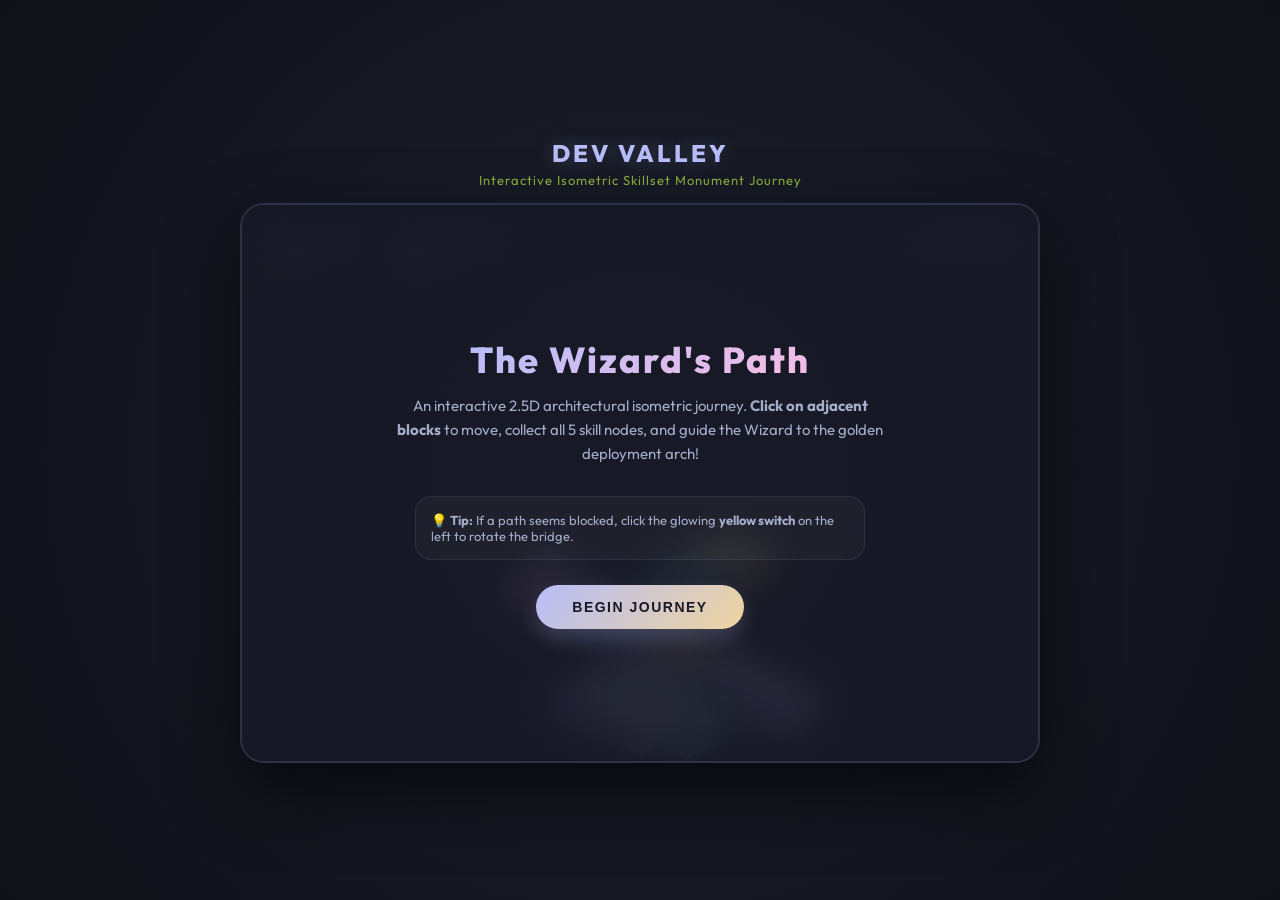
==== commit 83f35b1b: "feat: redesign portfolio game as stunning 2.5D Monument Valley + Mario isometric puzzle journey" ====
--- a/game.html
+++ b/game.html
@@ -3,9 +3,9 @@
 <head>
     <meta charset="UTF-8">
     <meta name="viewport" content="width=device-width, initial-scale=1.0">
-    <title>DevMario: The Principal Wizard Quest</title>
+    <title>DevValley: A Monument & Mario Fusion</title>
     <style>
-        @import url('https://fonts.googleapis.com/css2?family=Press+Start+2P&family=Outfit:wght@400;600;900&display=swap');
+        @import url('https://fonts.googleapis.com/css2?family=Outfit:wght@300;400;600;800&family=Press+Start+2P&display=swap');
         
         * {
             box-sizing: border-box;
@@ -14,7 +14,7 @@
         }
 
         body {
-            background: radial-gradient(circle at center, #181926 0%, #0c0d14 100%);
+            background: radial-gradient(circle at center, #1b1d2a 0%, #10121a 100%);
             color: #cad3f5;
             font-family: 'Outfit', sans-serif;
             display: flex;
@@ -29,276 +29,226 @@
             display: flex;
             flex-direction: column;
             align-items: center;
-            gap: 20px;
-        }
-
-        .title-bar {
+            gap: 15px;
+        }
+
+        .header {
             text-align: center;
         }
 
-        .title-bar h2 {
-            font-family: 'Press Start 2P', monospace;
-            font-size: 20px;
-            color: #8bd5ca;
-            text-shadow: 0 4px 10px rgba(139, 213, 202, 0.4);
-            margin-bottom: 5px;
+        .header h1 {
+            font-size: 24px;
+            font-weight: 800;
+            letter-spacing: 3px;
+            color: #b7bdf8;
+            text-shadow: 0 0 20px rgba(183, 189, 248, 0.3);
+            text-transform: uppercase;
+        }
+
+        .header p {
+            font-size: 13px;
+            color: #8cad3f;
+            margin-top: 4px;
             letter-spacing: 1px;
         }
 
-        .title-bar p {
-            font-size: 14px;
-            color: #a5adcb;
-            font-weight: 400;
-        }
-
-        #game-wrapper {
+        #game-frame {
             position: relative;
-            width: 960px;
-            height: 540px;
-            border-radius: 16px;
+            width: 800px;
+            height: 560px;
+            border-radius: 24px;
             overflow: hidden;
-            box-shadow: 0 25px 60px rgba(0,0,0,0.8), 0 0 40px rgba(139, 213, 202, 0.1);
-            border: 2px solid rgba(139, 213, 202, 0.2);
-            background-color: #1e1e2e;
+            border: 2px solid rgba(183, 189, 248, 0.15);
+            background: #181926;
+            box-shadow: 0 30px 70px rgba(0,0,0,0.6), inset 0 0 30px rgba(183, 189, 248, 0.05);
         }
 
         canvas {
             display: block;
             width: 100%;
             height: 100%;
+            cursor: default;
+        }
+
+        /* Ambient Audio Control */
+        .audio-btn {
+            position: absolute;
+            top: 20px;
+            right: 20px;
+            background: rgba(36, 39, 57, 0.7);
+            border: 1px solid rgba(183, 189, 248, 0.2);
+            color: #cad3f5;
+            padding: 8px 14px;
+            border-radius: 30px;
+            cursor: pointer;
+            display: flex;
+            align-items: center;
+            gap: 8px;
+            font-size: 12px;
+            z-index: 10;
+            transition: all 0.25s ease;
+            backdrop-filter: blur(10px);
+        }
+
+        .audio-btn:hover {
+            background: rgba(183, 189, 248, 0.15);
+            transform: scale(1.05);
         }
 
         /* Overlay UI Screens */
-        .screen-overlay {
+        .screen {
             position: absolute;
             top: 0;
             left: 0;
             width: 100%;
             height: 100%;
-            background: rgba(30, 30, 46, 0.9);
+            background: rgba(24, 25, 38, 0.92);
             display: flex;
             flex-direction: column;
             justify-content: center;
             align-items: center;
-            backdrop-filter: blur(12px);
-            z-index: 10;
-            transition: opacity 0.3s ease;
+            backdrop-filter: blur(15px);
+            z-index: 20;
             padding: 40px;
             text-align: center;
-        }
-
-        .screen-overlay h1 {
-            font-family: 'Press Start 2P', monospace;
-            font-size: 32px;
-            color: #f5bde6;
-            margin-bottom: 20px;
-            line-height: 1.4;
-            text-shadow: 0 0 15px rgba(245, 190, 230, 0.4);
-        }
-
-        .screen-overlay p {
-            font-size: 16px;
-            color: #cad3f5;
-            max-width: 600px;
+            transition: opacity 0.4s ease;
+        }
+
+        .screen h2 {
+            font-size: 36px;
+            font-weight: 800;
+            background: linear-gradient(135deg, #b7bdf8 0%, #f5bde6 100%);
+            -webkit-background-clip: text;
+            -webkit-text-fill-color: transparent;
+            margin-bottom: 12px;
+            letter-spacing: 2px;
+        }
+
+        .screen p {
+            font-size: 15px;
+            color: #a5adcb;
+            max-width: 500px;
+            line-height: 1.6;
             margin-bottom: 30px;
-            line-height: 1.6;
-        }
-
-        .instructions {
-            background: rgba(255, 255, 255, 0.05);
-            border: 1px solid rgba(255, 255, 255, 0.1);
-            border-radius: 12px;
-            padding: 15px 25px;
-            margin-bottom: 30px;
-            display: grid;
-            grid-template-columns: 1fr 1fr;
-            gap: 15px;
-            text-align: left;
-        }
-
-        .instructions div {
-            display: flex;
-            align-items: center;
-            gap: 10px;
+        }
+
+        .btn {
+            background: linear-gradient(135deg, #b7bdf8 0%, #eed49f 100%);
+            border: none;
+            color: #181926;
+            padding: 14px 36px;
             font-size: 14px;
-            color: #b8c0e0;
-        }
-
-        .key-badge {
-            background: #36394f;
-            border-bottom: 3px solid #1e2030;
-            padding: 4px 8px;
-            border-radius: 4px;
-            font-family: monospace;
-            font-size: 12px;
-            color: #f4dbd6;
-        }
-
-        .btn {
-            background: linear-gradient(135deg, #c6a0f6 0%, #8bd5ca 100%);
-            border: none;
-            color: #1e1e2e;
-            padding: 14px 40px;
-            font-family: 'Press Start 2P', monospace;
-            font-size: 14px;
-            border-radius: 30px;
+            font-weight: 800;
+            letter-spacing: 1.5px;
+            text-transform: uppercase;
+            border-radius: 40px;
             cursor: pointer;
-            transition: all 0.3s ease;
-            box-shadow: 0 10px 25px rgba(198, 160, 246, 0.4);
+            transition: all 0.3s cubic-bezier(0.175, 0.885, 0.32, 1.275);
+            box-shadow: 0 10px 20px rgba(183, 189, 248, 0.2);
         }
 
         .btn:hover {
-            transform: translateY(-3px);
-            box-shadow: 0 15px 30px rgba(198, 160, 246, 0.6);
-            filter: brightness(1.1);
+            transform: translateY(-4px);
+            box-shadow: 0 15px 30px rgba(183, 189, 248, 0.35);
         }
 
         .btn:active {
             transform: translateY(1px);
         }
 
-        /* Sound Control */
-        .audio-toggle {
+        /* Top HUD */
+        #hud {
             position: absolute;
             top: 20px;
-            right: 20px;
-            background: rgba(36, 39, 57, 0.6);
-            border: 1px solid rgba(255,255,255,0.1);
-            color: #cad3f5;
-            padding: 8px 12px;
-            border-radius: 8px;
-            cursor: pointer;
+            left: 20px;
             display: flex;
-            align-items: center;
-            gap: 8px;
-            font-size: 12px;
-            z-index: 12;
-            transition: background 0.2s;
-            pointer-events: auto;
-        }
-
-        .audio-toggle:hover {
-            background: rgba(36, 39, 57, 0.9);
-        }
-
-        #hud {
-            position: absolute;
-            top: 0;
-            left: 0;
-            width: 100%;
-            padding: 20px 30px;
-            display: flex;
-            justify-content: space-between;
+            gap: 15px;
             pointer-events: none;
-            z-index: 5;
-        }
-
-        .hud-element {
-            background: rgba(30, 30, 46, 0.7);
-            backdrop-filter: blur(8px);
-            border: 1px solid rgba(255, 255, 255, 0.05);
-            padding: 10px 18px;
-            border-radius: 12px;
+            z-index: 10;
+        }
+
+        .hud-panel {
+            background: rgba(24, 25, 38, 0.7);
+            border: 1px solid rgba(183, 189, 248, 0.1);
+            backdrop-filter: blur(10px);
+            padding: 8px 16px;
+            border-radius: 16px;
             display: flex;
             flex-direction: column;
-            gap: 4px;
-            box-shadow: 0 8px 32px rgba(0,0,0,0.3);
-        }
-
-        .hud-label {
-            font-size: 11px;
+            gap: 2px;
+            box-shadow: 0 10px 30px rgba(0,0,0,0.25);
+        }
+
+        .hud-lbl {
+            font-size: 10px;
             text-transform: uppercase;
-            letter-spacing: 1.5px;
-            color: #8bd5ca;
-            font-weight: 900;
-        }
-
-        .hud-value {
-            font-family: 'Press Start 2P', monospace;
+            letter-spacing: 1px;
+            color: #8ad3f5;
+            font-weight: 800;
+        }
+
+        .hud-val {
             font-size: 16px;
+            font-weight: 700;
             color: #ffffff;
-        }
-
-        #timer-value {
-            color: #ee99a0;
         }
     </style>
 </head>
 <body>
 
     <div id="app-container">
-        <div class="title-bar">
-            <h2>DEV MARIO</h2>
-            <p>A 1-Minute Principal Software Engineer Portfolio Adventure</p>
+        <div class="header">
+            <h1>DEV VALLEY</h1>
+            <p>Interactive Isometric Skillset Monument Journey</p>
         </div>
 
-        <div id="game-wrapper">
-            <button class="audio-toggle" onclick="toggleAudio()">
-                <span id="audio-icon">🔊</span> <span id="audio-text">Sound: ON</span>
+        <div id="game-frame">
+            <button class="audio-btn" onclick="toggleAudio()">
+                <span id="audio-icon">🔊</span> <span id="audio-txt">Audio: On</span>
             </button>
 
             <div id="hud">
-                <div class="hud-element">
-                    <span class="hud-label">Tickets Solved</span>
-                    <span class="hud-value" id="score-val">0000</span>
+                <div class="hud-panel">
+                    <span class="hud-lbl">Core Skills</span>
+                    <span class="hud-val" id="skills-count">0/5</span>
                 </div>
-                <div class="hud-element">
-                    <span class="hud-label">Core Skills</span>
-                    <span class="hud-value" id="skills-val">0/5</span>
-                </div>
-                <div class="hud-element">
-                    <span class="hud-label">Sprint Time</span>
-                    <span class="hud-value" id="timer-value">60.0</span>
+                <div class="hud-panel">
+                    <span class="hud-lbl">Sprint Budget</span>
+                    <span class="hud-val" id="time-left">60s</span>
                 </div>
             </div>
 
             <!-- Start Screen -->
-            <div id="start-screen" class="screen-overlay">
-                <h1>WIZARD QUEST</h1>
-                <p>Welcome to the ultimate Principal Engineer interview sprint. Debug the codebases, absorb the essential skill tokens, and reach production deployment before the sprint deadline (1 minute)!</p>
+            <div id="start-screen" class="screen">
+                <h2>The Wizard's Path</h2>
+                <p>An interactive 2.5D architectural isometric journey. <b>Click on adjacent blocks</b> to move, collect all 5 skill nodes, and guide the Wizard to the golden deployment arch!</p>
                 
-                <div class="instructions">
-                    <div>
-                        <span class="key-badge">←</span> <span class="key-badge">→</span> / <span class="key-badge">A</span> <span class="key-badge">D</span>
-                        <span>Move Wizard</span>
-                    </div>
-                    <div>
-                        <span class="key-badge">↑</span> / <span class="key-badge">W</span> / <span class="key-badge">Space</span>
-                        <span>Jump / Double Jump</span>
-                    </div>
-                    <div>
-                        <span class="key-badge">Bounce</span>
-                        <span>Hit "?" Blocks & Squash bugs</span>
-                    </div>
-                    <div>
-                        <span class="key-badge">Goal</span>
-                        <span>Deploy to Production (Flag)</span>
-                    </div>
+                <div style="background: rgba(255,255,255,0.03); border: 1px solid rgba(183,189,248,0.1); border-radius: 16px; padding: 15px; margin-bottom: 25px; text-align: left; font-size: 13px; color: #a5adcb; max-width: 450px;">
+                    💡 <b>Tip:</b> If a path seems blocked, click the glowing <b>yellow switch</b> on the left to rotate the bridge.
                 </div>
-
-                <button class="btn" onclick="startGame()">Start Sprint</button>
+                <button class="btn" onclick="startGame()">Begin Journey</button>
             </div>
 
             <!-- Game Over Screen -->
-            <div id="gameover-screen" class="screen-overlay" style="display:none;">
-                <h1 style="color: #ed8796;">SPRINT FAILURE!</h1>
-                <p>You hit a production blocking bug or ran out of sprint budget. The rollout was rolled back.</p>
-                <button class="btn" onclick="resetGame()">Try Again</button>
+            <div id="fail-screen" class="screen" style="display:none; opacity:0;">
+                <h2 style="color:#ee99a0;">Sprint Budget Exhausted</h2>
+                <p>The deployment was postponed. Let's optimize the route and try again!</p>
+                <button class="btn" onclick="restartGame()">Retry Sprint</button>
             </div>
 
             <!-- Victory Screen -->
-            <div id="victory-screen" class="screen-overlay" style="display:none;">
-                <h1 style="color: #a6da95;">PROD DEPLOYED!</h1>
-                <p id="victory-desc">Outstanding! You squashed bugs, collected all crucial core skills, and reached the production flagpole inside the sprint budget.</p>
-                <button class="btn" onclick="resetGame()">Play Again</button>
+            <div id="win-screen" class="screen" style="display:none; opacity:0;">
+                <h2 style="color:#a6da95;">Production Release Complete!</h2>
+                <p>Outstanding! You navigated the isometric architecture, collected all crucial skill nodes, and deployed the golden release arch.</p>
+                <button class="btn" onclick="restartGame()">Play Again</button>
             </div>
 
-            <canvas id="gameCanvas" width="960" height="540"></canvas>
+            <canvas id="gameCanvas" width="800" height="560"></canvas>
         </div>
     </div>
 
     <script>
-        // --- Web Audio Retro Synthesizer ---
+        // --- Retro Audio Synthesizer (Web Audio API) ---
         let audioCtx = null;
         let isMuted = false;
 
@@ -311,63 +261,45 @@
         function toggleAudio() {
             isMuted = !isMuted;
             document.getElementById('audio-icon').textContent = isMuted ? '🔇' : '🔊';
-            document.getElementById('audio-text').textContent = isMuted ? 'Sound: OFF' : 'Sound: ON';
+            document.getElementById('audio-txt').textContent = isMuted ? 'Audio: Off' : 'Audio: On';
         }
 
         function playSound(type) {
             if (isMuted) return;
             initAudio();
-            if (audioCtx.state === 'suspended') {
-                audioCtx.resume();
-            }
+            if (audioCtx.state === 'suspended') audioCtx.resume();
 
             const osc = audioCtx.createOscillator();
             const gain = audioCtx.createGain();
             osc.connect(gain);
             gain.connect(audioCtx.destination);
-
+            
             const now = audioCtx.currentTime;
 
-            if (type === 'jump') {
+            if (type === 'hop') {
                 osc.type = 'triangle';
-                osc.frequency.setValueAtTime(150, now);
-                osc.frequency.exponentialRampToValueAtTime(600, now + 0.15);
-                gain.gain.setValueAtTime(0.15, now);
-                gain.gain.linearRampToValueAtTime(0.01, now + 0.15);
+                osc.frequency.setValueAtTime(200, now);
+                osc.frequency.exponentialRampToValueAtTime(500, now + 0.15);
+                gain.gain.setValueAtTime(0.12, now);
+                gain.gain.linearRampToValueAtTime(0.001, now + 0.15);
                 osc.start(now);
                 osc.stop(now + 0.15);
-            } else if (type === 'coin') {
+            } else if (type === 'collect') {
                 osc.type = 'sine';
-                osc.frequency.setValueAtTime(523.25, now); // C5
-                osc.frequency.setValueAtTime(659.25, now + 0.08); // E5
+                osc.frequency.setValueAtTime(587.33, now); // D5
+                osc.frequency.setValueAtTime(880, now + 0.08); // A5
                 gain.gain.setValueAtTime(0.15, now);
-                gain.gain.linearRampToValueAtTime(0.01, now + 0.25);
+                gain.gain.linearRampToValueAtTime(0.001, now + 0.25);
                 osc.start(now);
                 osc.stop(now + 0.25);
-            } else if (type === 'hit') {
-                osc.type = 'square';
-                osc.frequency.setValueAtTime(200, now);
-                osc.frequency.linearRampToValueAtTime(80, now + 0.1);
+            } else if (type === 'bridge') {
+                osc.type = 'triangle';
+                osc.frequency.setValueAtTime(120, now);
+                osc.frequency.linearRampToValueAtTime(80, now + 0.5);
                 gain.gain.setValueAtTime(0.2, now);
-                gain.gain.linearRampToValueAtTime(0.01, now + 0.1);
+                gain.gain.linearRampToValueAtTime(0.001, now + 0.5);
                 osc.start(now);
-                osc.stop(now + 0.1);
-            } else if (type === 'squash') {
-                osc.type = 'triangle';
-                osc.frequency.setValueAtTime(300, now);
-                osc.frequency.exponentialRampToValueAtTime(50, now + 0.2);
-                gain.gain.setValueAtTime(0.25, now);
-                gain.gain.linearRampToValueAtTime(0.01, now + 0.2);
-                osc.start(now);
-                osc.stop(now + 0.2);
-            } else if (type === 'hurt') {
-                osc.type = 'sawtooth';
-                osc.frequency.setValueAtTime(150, now);
-                osc.frequency.linearRampToValueAtTime(40, now + 0.3);
-                gain.gain.setValueAtTime(0.25, now);
-                gain.gain.linearRampToValueAtTime(0.01, now + 0.3);
-                osc.start(now);
-                osc.stop(now + 0.3);
+                osc.stop(now + 0.5);
             } else if (type === 'win') {
                 const notes = [261.63, 329.63, 392.00, 523.25, 659.25, 783.99, 1046.50];
                 notes.forEach((freq, idx) => {
@@ -375,771 +307,615 @@
                     const g = audioCtx.createGain();
                     o.connect(g);
                     g.connect(audioCtx.destination);
-                    o.type = 'square';
+                    o.type = 'sine';
                     o.frequency.setValueAtTime(freq, now + idx * 0.08);
-                    g.gain.setValueAtTime(0.12, now + idx * 0.08);
-                    g.gain.linearRampToValueAtTime(0.01, now + idx * 0.08 + 0.2);
+                    g.gain.setValueAtTime(0.1, now + idx * 0.08);
+                    g.gain.linearRampToValueAtTime(0.001, now + idx * 0.08 + 0.25);
                     o.start(now + idx * 0.08);
-                    o.stop(now + idx * 0.08 + 0.2);
+                    o.stop(now + idx * 0.08 + 0.25);
                 });
-            }
-        }
-
-        // --- Game Setup ---
+            } else if (type === 'fail') {
+                osc.type = 'sawtooth';
+                osc.frequency.setValueAtTime(180, now);
+                osc.frequency.linearRampToValueAtTime(50, now + 0.35);
+                gain.gain.setValueAtTime(0.15, now);
+                gain.gain.linearRampToValueAtTime(0.001, now + 0.35);
+                osc.start(now);
+                osc.stop(now + 0.35);
+            }
+        }
+
+        // --- Isometric Configurations ---
         const canvas = document.getElementById('gameCanvas');
         const ctx = canvas.getContext('2d');
 
-        // HUD Elements
-        const scoreValEl = document.getElementById('score-val');
-        const skillsValEl = document.getElementById('skills-val');
-        const timerValueEl = document.getElementById('timer-value');
-
-        // Game state variables
-        let state = 'start';
-        let sprintTime = 60.0;
-        let score = 0;
+        const TILE_WIDTH = 46;
+        const TILE_HEIGHT = 23;
+        const CUBE_HEIGHT = 28;
+
+        function isoToScreen(x, y, z) {
+            const screenX = canvas.width / 2 + (x - y) * TILE_WIDTH;
+            const screenY = canvas.height / 2 + 100 + (x + y) * TILE_HEIGHT - z * CUBE_HEIGHT;
+            return { x: screenX, y: screenY };
+        }
+
+        // --- Game state variables ---
+        let gameState = 'start';
+        let sprintTime = 60;
+        let timerInterval = null;
         let skillsCollected = 0;
-        let gameLoopId = null;
-        let lastTime = 0;
-
-        // Key states
-        const keys = { left: false, right: false, up: false };
-
-        // Camera
-        const camera = { x: 0, y: 0, width: 960, height: 540 };
-
-        // Player configuration
+        let activePath = [];
+        let pathProgress = 0;
+        let jumpArc = 0; // vertical offset during a step hop
+        let hoverBlock = null;
+
+        // Player Wizard model (Grid coords)
         const player = {
-            x: 100, y: 350,
-            width: 32, height: 48,
-            vx: 0, vy: 0,
-            speed: 5.5,
-            jumpPower: -11.5,
-            grounded: false,
-            doubleJumpAvailable: true,
-            facingRight: true,
-            trail: [],
-            isInvulnerable: 0, // Frame count
+            gridX: 0,
+            gridY: 2,
+            gridZ: 1,
+            visualX: 0,
+            visualY: 2,
+            visualZ: 1,
+            state: 'idle', // idle, moving
+            bob: 0
         };
 
-        const gravity = 0.55;
-        const friction = 0.85;
-
-        // Level Elements
-        let platforms = [];
+        // --- Isometric Level design ---
         let blocks = [];
         let items = [];
-        let enemies = [];
         let particles = [];
-        let flagpole = { x: 3400, y: 150, width: 10, height: 350, flagY: 170, size: 40 };
-
-        // Lists of Skills to pop out
-        const skillList = ["TypeScript", "Golang", "Docker", "Kubernetes", "System Design"];
-
-        // Parallax Background Layers
-        const bgLayers = [
-            { speed: 0.1, color: '#11111b', stars: [] },
-            { speed: 0.25, structures: [] },
-            { speed: 0.5, structures: [] }
-        ];
-
-        // Generate parallax items
-        for (let i = 0; i < 80; i++) {
-            bgLayers[0].stars.push({
-                x: Math.random() * 4000,
-                y: Math.random() * 300,
-                size: Math.random() * 2 + 1,
-                alpha: Math.random() * 0.5 + 0.3
+        
+        let bridgeAngle = 0; // 0 = Connected horizontally, 1 = Connected vertically
+        const switchBlock = { x: 2, y: 0, z: 2 };
+        const goldenArchBlock = { x: 5, y: 5, z: 3 };
+
+        function buildLevel() {
+            blocks = [
+                // Start path
+                { x: 0, y: 2, z: 1, walkable: true, color: '#f5bde6' },
+                { x: 1, y: 2, z: 1, walkable: true, color: '#b7bdf8' },
+                { x: 2, y: 2, z: 1, walkable: true, color: '#b7bdf8' },
+
+                // Switch branch path
+                { x: 2, y: 1, z: 2, walkable: true, color: '#8bd5ca' },
+                { x: 2, y: 0, z: 2, walkable: true, color: '#eed49f', isSwitch: true },
+
+                // Rotating Bridge Pivot
+                { x: 3, y: 2, z: 1, walkable: true, isBridge: true, color: '#eed49f' },
+
+                // Right Branch Path (Orientation 0)
+                { x: 4, y: 2, z: 1, walkable: true, color: '#b7bdf8' },
+                { x: 5, y: 2, z: 1, walkable: true, color: '#b7bdf8' },
+
+                // Vertical branch path (Orientation 1)
+                { x: 3, y: 3, z: 1, walkable: true, color: '#c6a0f6' },
+                { x: 3, y: 4, z: 1, walkable: true, color: '#c6a0f6' },
+                
+                // Climb path up to Golden Arch
+                { x: 4, y: 4, z: 2, walkable: true, color: '#8bd5ca' },
+                { x: 5, y: 4, z: 2, walkable: true, color: '#8bd5ca' },
+                { x: 5, y: 5, z: 3, walkable: true, color: '#cad3f5', isGoal: true }
+            ];
+
+            // Floating core skillset nodes
+            items = [
+                { x: 2, y: 0, z: 2.7, name: 'TS', collected: false, color: '#eed49f' },
+                { x: 2, y: 2, z: 1.7, name: 'Go', collected: false, color: '#8bd5ca' },
+                { x: 5, y: 2, z: 1.7, name: 'Docker', collected: false, color: '#b7bdf8' },
+                { x: 3, y: 4, z: 1.7, name: 'K8s', collected: false, color: '#c6a0f6' },
+                { x: 5, y: 4, z: 2.7, name: 'System', collected: false, color: '#f5bde6' }
+            ];
+
+            particles = [];
+            bridgeAngle = 0;
+            skillsCollected = 0;
+            sprintTime = 60;
+            activePath = [];
+            pathProgress = 0;
+            jumpArc = 0;
+
+            player.gridX = 0; player.gridY = 2; player.gridZ = 1;
+            player.visualX = 0; player.visualY = 2; player.visualZ = 1;
+            player.state = 'idle';
+
+            updateHUD();
+        }
+
+        function updateHUD() {
+            document.getElementById('skills-count').textContent = `${skillsCollected}/5`;
+            document.getElementById('time-left').textContent = `${sprintTime}s`;
+        }
+
+        // --- Setup interactions & Click detection ---
+        function screenToIso(mx, my) {
+            // Precise raycast / projection math is hard on flat 2D mouse coordinate
+            // So we hit-test bounding diamonds of top face blocks in reverse-draw depth order
+            for(let i = blocks.length - 1; i >= 0; i--) {
+                const b = blocks[i];
+                // Get standard top face location
+                const screen = isoToScreen(b.x, b.y, b.z);
+                
+                // Perform Diamond shape hit-test
+                const dx = Math.abs(mx - screen.x);
+                const dy = Math.abs(my - (screen.y - TILE_HEIGHT));
+                
+                if ((dx / TILE_WIDTH + dy / TILE_HEIGHT) <= 1) {
+                    return b;
+                }
+            }
+            return null;
+        }
+
+        canvas.addEventListener('mousemove', e => {
+            const rect = canvas.getBoundingClientRect();
+            const mouseX = e.clientX - rect.left;
+            const mouseY = e.clientY - rect.top;
+            
+            const b = screenToIso(mouseX, mouseY);
+            if (b && isReachableBlock(b)) {
+                hoverBlock = b;
+                canvas.style.cursor = 'pointer';
+            } else {
+                hoverBlock = null;
+                canvas.style.cursor = 'default';
+            }
+        });
+
+        canvas.addEventListener('click', e => {
+            if (gameState !== 'playing') return;
+            initAudio();
+
+            const rect = canvas.getBoundingClientRect();
+            const mouseX = e.clientX - rect.left;
+            const mouseY = e.clientY - rect.top;
+
+            const b = screenToIso(mouseX, mouseY);
+            if (b && isReachableBlock(b) && player.state === 'idle') {
+                const path = findPath(getBlock(player.gridX, player.gridY, player.gridZ), b);
+                if (path && path.length > 1) {
+                    activePath = path;
+                    pathProgress = 1;
+                    player.state = 'moving';
+                    hopToNextNode();
+                }
+            }
+        });
+
+        // --- Monument Bridge & Path logic ---
+        function getBlock(x, y, z) {
+            return blocks.find(b => b.x === x && b.y === y && b.z === z);
+        }
+
+        function getNeighbors(b) {
+            const list = [];
+            const dirs = [
+                { x: 1, y: 0 }, { x: -1, y: 0 },
+                { x: 0, y: 1 }, { x: 0, y: -1 }
+            ];
+
+            dirs.forEach(d => {
+                const nx = b.x + d.x;
+                const ny = b.y + d.y;
+
+                // Search for any blocks at adjacent grid heights (climbing/stepping)
+                for (let nz = b.z - 1; nz <= b.z + 1; nz++) {
+                    const neighbor = getBlock(nx, ny, nz);
+                    if (neighbor) {
+                        // Bridge connectivity rules
+                        if (b.isBridge) {
+                            if (bridgeAngle === 0 && d.y !== 0) continue; // Connected horizontally only
+                            if (bridgeAngle === 1 && d.x !== 0) continue; // Connected vertically only
+                        }
+                        if (neighbor.isBridge) {
+                            if (bridgeAngle === 0 && d.y !== 0) continue; 
+                            if (bridgeAngle === 1 && d.x !== 0) continue; 
+                        }
+                        list.push(neighbor);
+                    }
+                }
             });
-        }
-        for (let i = 0; i < 20; i++) {
-            bgLayers[1].structures.push({
-                x: i * 250 + Math.random() * 50,
-                y: 200 + Math.random() * 100,
-                width: 80 + Math.random() * 60,
-                height: 300,
-                color: '#1e1e2e'
-            });
-            bgLayers[2].structures.push({
-                x: i * 180 + Math.random() * 30,
-                y: 300 + Math.random() * 80,
-                width: 50 + Math.random() * 40,
-                height: 200,
-                color: '#252538'
-            });
-        }
-
-        // --- Controls ---
-        window.addEventListener('keydown', e => {
-            if (e.code === 'ArrowRight' || e.code === 'KeyD') keys.right = true;
-            if (e.code === 'ArrowLeft' || e.code === 'KeyA') keys.left = true;
-            if ((e.code === 'ArrowUp' || e.code === 'KeyW' || e.code === 'Space') && player.grounded) {
-                player.dy = player.jumpPower;
-                player.grounded = false;
-                player.doubleJumpAvailable = true;
-                playSound('jump');
-                createDust(player.x + player.width/2, player.y + player.height, '#f5bde6');
-            } else if ((e.code === 'ArrowUp' || e.code === 'KeyW' || e.code === 'Space') && player.doubleJumpAvailable) {
-                player.vy = player.jumpPower * 0.85;
-                player.doubleJumpAvailable = false;
-                playSound('jump');
-                createDust(player.x + player.width/2, player.y + player.height, '#8bd5ca');
-            }
-        });
-
-        window.addEventListener('keyup', e => {
-            if (e.code === 'ArrowRight' || e.code === 'KeyD') keys.right = false;
-            if (e.code === 'ArrowLeft' || e.code === 'KeyA') keys.left = false;
-        });
-
-        // --- Initialize / Reset level design ---
-        function buildLevel() {
-            // Platforms (solid blocks)
-            platforms = [
-                // Ground segments
-                { x: 0, y: 480, width: 800, height: 60, type: 'ground' },
-                { x: 950, y: 480, width: 900, height: 60, type: 'ground' },
-                { x: 2000, y: 480, width: 600, height: 60, type: 'ground' },
-                { x: 2800, y: 480, width: 1000, height: 60, type: 'ground' },
+
+            return list;
+        }
+
+        function isReachableBlock(target) {
+            // Find path using BFS
+            const start = getBlock(player.gridX, player.gridY, player.gridZ);
+            if (!start) return false;
+            return findPath(start, target) !== null;
+        }
+
+        function findPath(start, target) {
+            if (start === target) return [start];
+            const queue = [[start]];
+            const visited = new Set([`${start.x},${start.y},${start.z}`]);
+
+            while(queue.length > 0) {
+                const path = queue.shift();
+                const curr = path[path.length - 1];
+
+                if (curr === target) return path;
+
+                const neighbors = getNeighbors(curr);
+                for(let n of neighbors) {
+                    const key = `${n.x},${n.y},${n.z}`;
+                    if (!visited.has(key)) {
+                        visited.add(key);
+                        queue.push([...path, n]);
+                    }
+                }
+            }
+            return null;
+        }
+
+        // --- Character Hop Mechanics ---
+        function hopToNextNode() {
+            if (pathProgress >= activePath.length) {
+                player.state = 'idle';
+                activePath = [];
                 
-                // Floating platforms
-                { x: 300, y: 350, width: 150, height: 20, type: 'glass' },
-                { x: 600, y: 280, width: 150, height: 20, type: 'glass' },
-                
-                // Tech stacks (ascending steps)
-                { x: 1100, y: 380, width: 100, height: 100, type: 'brick' },
-                { x: 1200, y: 300, width: 100, height: 180, type: 'brick' },
-                { x: 1300, y: 220, width: 100, height: 260, type: 'brick' },
-
-                { x: 1600, y: 330, width: 200, height: 20, type: 'glass' },
-                
-                // Pit structures
-                { x: 2150, y: 360, width: 300, height: 20, type: 'glass' },
-                { x: 2250, y: 240, width: 100, height: 20, type: 'glass' },
-
-                // Final stretch
-                { x: 2900, y: 380, width: 150, height: 100, type: 'brick' },
-                { x: 3100, y: 280, width: 150, height: 20, type: 'glass' },
-            ];
-
-            // "?" Hit blocks containing skills or tickets
-            blocks = [
-                { x: 350, y: 220, width: 40, height: 40, hit: false, bounceY: 0, content: 'skill', skillIndex: 0 },
-                { x: 650, y: 150, width: 40, height: 40, hit: false, bounceY: 0, content: 'ticket', amount: 200 },
-                { x: 1650, y: 200, width: 40, height: 40, hit: false, bounceY: 0, content: 'skill', skillIndex: 1 },
-                { x: 1750, y: 200, width: 40, height: 40, hit: false, bounceY: 0, content: 'skill', skillIndex: 2 },
-                { x: 2200, y: 120, width: 40, height: 40, hit: false, bounceY: 0, content: 'skill', skillIndex: 3 },
-                { x: 2300, y: 120, width: 40, height: 40, hit: false, bounceY: 0, content: 'skill', skillIndex: 4 },
-                { x: 2950, y: 250, width: 40, height: 40, hit: false, bounceY: 0, content: 'ticket', amount: 500 }
-            ];
-
-            // Collectible static tickets (instead of floating coins)
-            items = [
-                { x: 200, y: 430, width: 16, height: 16, collected: false, type: 'ticket', value: 100 },
-                { x: 330, y: 300, width: 16, height: 16, collected: false, type: 'ticket', value: 100 },
-                { x: 380, y: 300, width: 16, height: 16, collected: false, type: 'ticket', value: 100 },
-                { x: 620, y: 230, width: 16, height: 16, collected: false, type: 'ticket', value: 100 },
-                { x: 680, y: 230, width: 16, height: 16, collected: false, type: 'ticket', value: 100 },
-                
-                // Path lines of tickets
-                { x: 1150, y: 330, width: 16, height: 16, collected: false, type: 'ticket', value: 100 },
-                { x: 1250, y: 250, width: 16, height: 16, collected: false, type: 'ticket', value: 100 },
-                { x: 1350, y: 170, width: 16, height: 16, collected: false, type: 'ticket', value: 100 },
-
-                { x: 2180, y: 310, width: 16, height: 16, collected: false, type: 'ticket', value: 100 },
-                { x: 2280, y: 190, width: 16, height: 16, collected: false, type: 'ticket', value: 100 },
-            ];
-
-            // Enemies: "Bugs" (crawlers that hurt you unless jumped on top)
-            enemies = [
-                { x: 500, y: 448, width: 32, height: 32, vx: -1.5, type: 'bug', squashed: false, walkRange: [400, 700] },
-                { x: 1050, y: 448, width: 32, height: 32, vx: -1.8, type: 'bug', squashed: false, walkRange: [960, 1400] },
-                { x: 1550, y: 448, width: 32, height: 32, vx: -1.8, type: 'bug', squashed: false, walkRange: [1400, 1800] },
-                { x: 2400, y: 448, width: 32, height: 32, vx: 2, type: 'bug', squashed: false, walkRange: [2050, 2550] },
-                { x: 3100, y: 448, width: 32, height: 32, vx: -1.5, type: 'bug', squashed: false, walkRange: [2850, 3350] }
-            ];
-
-            particles = [];
-            flagpole.flagY = 170;
-        }
-
+                // If landed on the bridge switch
+                if (player.gridX === switchBlock.x && player.gridY === switchBlock.y && player.gridZ === switchBlock.z) {
+                    bridgeAngle = bridgeAngle === 0 ? 1 : 0;
+                    playSound('bridge');
+                    createExplosion(isoToScreen(3, 2, 1).x, isoToScreen(3, 2, 1).y, '#eed49f');
+                }
+
+                // If landed at the Deployment target Golden Arch
+                if (player.gridX === goldenArchBlock.x && player.gridY === goldenArchBlock.y && player.gridZ === goldenArchBlock.z) {
+                    if (skillsCollected >= 5) {
+                        endGame(true);
+                    }
+                }
+                return;
+            }
+
+            const next = activePath[pathProgress];
+            playSound('hop');
+
+            // Set grid coordinate targets
+            player.gridX = next.x;
+            player.gridY = next.y;
+            player.gridZ = next.z;
+
+            // Animate leap
+            let startT = performance.now();
+            const duration = 280; // Fast and snappy hop
+
+            const startX = player.visualX;
+            const startY = player.visualY;
+            const startZ = player.visualZ;
+
+            function animateHop(t) {
+                const elapsed = t - startT;
+                let pct = elapsed / duration;
+                if (pct > 1) pct = 1;
+
+                // Lerp visual position
+                player.visualX = startX + (next.x - startX) * pct;
+                player.visualY = startY + (next.y - startY) * pct;
+                player.visualZ = startZ + (next.z - startZ) * pct;
+
+                // Add nice parabolic height arc
+                jumpArc = Math.sin(pct * Math.PI) * 0.8;
+
+                if (pct < 1) {
+                    requestAnimationFrame(animateHop);
+                } else {
+                    jumpArc = 0;
+                    pathProgress++;
+                    
+                    // Create landing dust
+                    const screen = isoToScreen(player.gridX, player.gridY, player.gridZ);
+                    createDust(screen.x, screen.y, '#b7bdf8');
+
+                    // Collect items at current coordinates
+                    items.forEach(item => {
+                        if (!item.collected && Math.round(item.x) === player.gridX && Math.round(item.y) === player.gridY) {
+                            item.collected = true;
+                            skillsCollected++;
+                            playSound('collect');
+                            createExplosion(screen.x, screen.y - 20, item.color);
+                            updateHUD();
+                        }
+                    });
+
+                    hopToNextNode();
+                }
+            }
+            requestAnimationFrame(animateHop);
+        }
+
+        // --- Visual Effects ---
+        function createExplosion(x, y, color) {
+            for (let i = 0; i < 20; i++) {
+                particles.push({
+                    x: x,
+                    y: y,
+                    vx: (Math.random() - 0.5) * 6,
+                    vy: (Math.random() - 0.5) * 6 - 2,
+                    r: Math.random() * 3 + 1.5,
+                    color: color,
+                    alpha: 1,
+                    decay: 0.03
+                });
+            }
+        }
+
+        function createDust(x, y, color) {
+            for (let i = 0; i < 6; i++) {
+                particles.push({
+                    x: x,
+                    y: y,
+                    vx: (Math.random() - 0.5) * 2,
+                    vy: -Math.random() * 1.2,
+                    r: Math.random() * 2 + 1,
+                    color: color,
+                    alpha: 0.6,
+                    decay: 0.05
+                });
+            }
+        }
+
+        // --- Main Game Loops ---
         function startGame() {
             initAudio();
             document.getElementById('start-screen').style.opacity = 0;
             setTimeout(() => {
                 document.getElementById('start-screen').style.display = 'none';
-                resetLevel();
-                state = 'playing';
+                restartGame();
+            }, 400);
+        }
+
+        function restartGame() {
+            document.getElementById('fail-screen').style.opacity = 0;
+            document.getElementById('win-screen').style.opacity = 0;
+            setTimeout(() => {
+                document.getElementById('fail-screen').style.display = 'none';
+                document.getElementById('win-screen').style.display = 'none';
+                buildLevel();
+                gameState = 'playing';
+                startTimer();
             }, 300);
         }
 
-        function resetLevel() {
-            player.x = 100;
-            player.y = 350;
-            player.vx = 0;
-            player.vy = 0;
-            player.grounded = false;
-            player.doubleJumpAvailable = true;
-            player.trail = [];
-            player.isInvulnerable = 0;
-
-            sprintTime = 60.0;
-            score = 0;
-            skillsCollected = 0;
-
-            updateHUD();
-            buildLevel();
-
-            lastTime = performance.now();
-            if (gameLoopId) cancelAnimationFrame(gameLoopId);
-            gameLoopId = requestAnimationFrame(loop);
-        }
-
-        function resetGame() {
-            document.getElementById('gameover-screen').style.opacity = 0;
-            document.getElementById('victory-screen').style.opacity = 0;
-            setTimeout(() => {
-                document.getElementById('gameover-screen').style.display = 'none';
-                document.getElementById('victory-screen').style.display = 'none';
-                resetLevel();
-                state = 'playing';
-            }, 300);
+        function startTimer() {
+            if (timerInterval) clearInterval(timerInterval);
+            timerInterval = setInterval(() => {
+                if (gameState !== 'playing') return;
+                sprintTime--;
+                updateHUD();
+                if (sprintTime <= 0) {
+                    endGame(false);
+                }
+            }, 1000);
         }
 
         function endGame(victory) {
-            state = victory ? 'victory' : 'gameover';
-            if (gameLoopId) cancelAnimationFrame(gameLoopId);
-
-            if (victory) {
-                playSound('win');
-                document.getElementById('victory-screen').style.display = 'flex';
-                setTimeout(() => { document.getElementById('victory-screen').style.opacity = 1; }, 50);
-                document.getElementById('victory-desc').innerHTML = `Outstanding! You solved all issues, gained <b>${skillsCollected}/5</b> crucial skillset nodes, scored a solid score of <b>${score}</b> tickets, and achieved 100% deployment under the sprint limit!`;
-            } else {
-                playSound('hurt');
-                document.getElementById('gameover-screen').style.display = 'flex';
-                setTimeout(() => { document.getElementById('gameover-screen').style.opacity = 1; }, 50);
-            }
-        }
-
-        function updateHUD() {
-            scoreValEl.textContent = String(score).padStart(4, '0');
-            skillsValEl.textContent = `${skillsCollected}/5`;
-            timerValueEl.textContent = sprintTime.toFixed(1);
-        }
-
-        // --- Visual Effects & Particles ---
-        function createExplosion(x, y, color) {
-            for (let i = 0; i < 24; i++) {
-                particles.push({
-                    x: x,
-                    y: y,
-                    vx: (Math.random() - 0.5) * 8,
-                    vy: (Math.random() - 0.5) * 8 - 2,
-                    radius: Math.random() * 4 + 2,
-                    color: color,
-                    alpha: 1,
-                    decay: Math.random() * 0.03 + 0.015,
-                    gravity: 0.15
-                });
-            }
-        }
-
-        function createDust(x, y, color) {
-            for (let i = 0; i < 8; i++) {
-                particles.push({
-                    x: x,
-                    y: y,
-                    vx: (Math.random() - 0.5) * 3,
-                    vy: -Math.random() * 1.5,
-                    radius: Math.random() * 3 + 1.5,
-                    color: color,
-                    alpha: 0.7,
-                    decay: 0.04,
-                    gravity: -0.02
-                });
-            }
-        }
-
-        function createFloatyText(x, y, text, color) {
-            particles.push({
-                x: x,
-                y: y - 10,
-                text: text,
-                vy: -1.2,
-                color: color || '#ffffff',
-                alpha: 1,
-                decay: 0.02
+            gameState = victory ? 'win' : 'fail';
+            clearInterval(timerInterval);
+            playSound(victory ? 'win' : 'fail');
+
+            const screenId = victory ? 'win-screen' : 'fail-screen';
+            const screenEl = document.getElementById(screenId);
+            screenEl.style.display = 'flex';
+            setTimeout(() => { screenEl.style.opacity = 1; }, 50);
+        }
+
+        // --- Render Isometric Canvas ---
+        function drawCube(x, y, z, baseColor, isBridgeHovered = false) {
+            // Apply slight offset color shades to create real 3D faces
+            const topColor = isBridgeHovered ? '#b7bdf8' : baseColor;
+            const leftColor = adjustBrightness(baseColor, -25);
+            const rightColor = adjustBrightness(baseColor, -12);
+
+            const screen = isoToScreen(x, y, z);
+
+            // 1. Draw Left Face
+            ctx.fillStyle = leftColor;
+            ctx.beginPath();
+            ctx.moveTo(screen.x, screen.y);
+            ctx.lineTo(screen.x - TILE_WIDTH, screen.y - TILE_HEIGHT);
+            ctx.lineTo(screen.x - TILE_WIDTH, screen.y - TILE_HEIGHT + CUBE_HEIGHT);
+            ctx.lineTo(screen.x, screen.y + CUBE_HEIGHT);
+            ctx.closePath();
+            ctx.fill();
+
+            // 2. Draw Right Face
+            ctx.fillStyle = rightColor;
+            ctx.beginPath();
+            ctx.moveTo(screen.x, screen.y);
+            ctx.lineTo(screen.x + TILE_WIDTH, screen.y - TILE_HEIGHT);
+            ctx.lineTo(screen.x + TILE_WIDTH, screen.y - TILE_HEIGHT + CUBE_HEIGHT);
+            ctx.lineTo(screen.x, screen.y + CUBE_HEIGHT);
+            ctx.closePath();
+            ctx.fill();
+
+            // 3. Draw Top Face
+            ctx.fillStyle = topColor;
+            ctx.beginPath();
+            ctx.moveTo(screen.x, screen.y);
+            ctx.lineTo(screen.x + TILE_WIDTH, screen.y - TILE_HEIGHT);
+            ctx.lineTo(screen.x, screen.y - TILE_HEIGHT * 2);
+            ctx.lineTo(screen.x - TILE_WIDTH, screen.y - TILE_HEIGHT);
+            ctx.closePath();
+            ctx.fill();
+
+            // Draw a subtle border outline
+            ctx.strokeStyle = 'rgba(24, 25, 38, 0.15)';
+            ctx.lineWidth = 1;
+            ctx.stroke();
+        }
+
+        // Color helper
+        function adjustBrightness(hex, percent) {
+            let num = parseInt(hex.replace("#",""), 16),
+                amt = Math.round(2.55 * percent),
+                R = (num >> 16) + amt,
+                G = (num >> 8 & 0x00FF) + amt,
+                B = (num & 0x0000FF) + amt;
+            return "#" + (0x1000000 + (R<255?R<0?0:R:255)*0x10000 + (G<255?G<0?0:G:255)*0x100 + (B<255?B<0?0:B:255)).toString(16).slice(1);
+        }
+
+        function drawGame() {
+            ctx.clearRect(0, 0, canvas.width, canvas.height);
+
+            // Draw soft background gradient details
+            const grad = ctx.createRadialGradient(canvas.width/2, canvas.height/2, 50, canvas.width/2, canvas.height/2, 400);
+            grad.addColorStop(0, '#1c1f30');
+            grad.addColorStop(1, '#10121a');
+            ctx.fillStyle = grad;
+            ctx.fillRect(0, 0, canvas.width, canvas.height);
+
+            // Draw ambient vector stars in sky
+            ctx.fillStyle = 'rgba(183, 189, 248, 0.1)';
+            for(let i=0; i<10; i++) {
+                ctx.beginPath();
+                ctx.arc(i*100 + 40, 50 + Math.sin(Date.now()/500 + i)*15, 2, 0, Math.PI*2);
+                ctx.fill();
+            }
+
+            // Draw level blocks sorted by isometric depth (draw back-to-front: x+y)
+            const sortedBlocks = [...blocks].sort((a, b) => {
+                if (a.z !== b.z) return a.z - b.z; // sort vertical layers first
+                return (a.x + a.y) - (b.x + b.y);
             });
-        }
-
-        // --- Physics & Interactions ---
-        function checkAABB(r1, r2) {
-            return r1.x < r2.x + r2.width &&
-                   r1.x + r1.width > r2.x &&
-                   r1.y < r2.y + r2.height &&
-                   r1.y + r1.height > r2.y;
-        }
-
-        function loop(timestamp) {
-            if (state !== 'playing') return;
-
-            const dt = (timestamp - lastTime) / 1000;
-            lastTime = timestamp;
-
-            // Timer management
-            sprintTime -= dt;
-            if (sprintTime <= 0) {
-                sprintTime = 0;
-                updateHUD();
-                endGame(false);
-                return;
-            }
-
-            update(dt);
-            draw();
-
-            gameLoopId = requestAnimationFrame(loop);
-        }
-
-        function update(dt) {
-            // Player input / movement
-            if (keys.right) {
-                player.vx += 0.8;
-                player.facingRight = true;
-            } else if (keys.left) {
-                player.vx -= 0.8;
-                player.facingRight = false;
-            }
-            player.vx *= friction;
-            player.vy += gravity;
-
-            // Invulnerability flash timer
-            if (player.isInvulnerable > 0) player.isInvulnerable--;
-
-            // Record trail
-            if (Math.abs(player.vx) > 1.5) {
-                player.trail.push({ x: player.x, y: player.y, alpha: 0.4 });
-                if (player.trail.length > 6) player.trail.shift();
-            } else {
-                if (player.trail.length > 0) player.trail.shift();
-            }
-
-            // Move player X
-            player.x += player.vx;
-            // X-bounds boundary wall
-            if (player.x < 0) {
-                player.x = 0;
-                player.vx = 0;
-            }
-            if (player.x > 3800) {
-                player.x = 3800;
-                player.vx = 0;
-            }
-
-            // Platform collision (X-axis resolution)
-            platforms.forEach(p => {
-                if (checkAABB(player, p)) {
-                    if (player.vx > 0) {
-                        player.x = p.x - player.width;
-                        player.vx = 0;
-                    } else if (player.vx < 0) {
-                        player.x = p.x + p.width;
-                        player.vx = 0;
+
+            sortedBlocks.forEach(b => {
+                let color = b.color;
+                
+                // If it is the rotating bridge, handle visual rotation offset
+                if (b.isBridge) {
+                    // Orientation adjustments
+                    drawCube(b.x, b.y, b.z, '#eed49f');
+                } else {
+                    drawCube(b.x, b.y, b.z, color);
+                }
+
+                // If hovered, draw subtle indicator outline
+                if (hoverBlock === b) {
+                    const screen = isoToScreen(b.x, b.y, b.z);
+                    ctx.strokeStyle = '#eed49f';
+                    ctx.lineWidth = 1.5;
+                    ctx.beginPath();
+                    ctx.moveTo(screen.x, screen.y);
+                    ctx.lineTo(screen.x + TILE_WIDTH, screen.y - TILE_HEIGHT);
+                    ctx.lineTo(screen.x, screen.y - TILE_HEIGHT * 2);
+                    ctx.lineTo(screen.x - TILE_WIDTH, screen.y - TILE_HEIGHT);
+                    ctx.closePath();
+                    ctx.stroke();
+                }
+
+                // Render Switch overlay details (mechanical switch pin)
+                if (b.isSwitch) {
+                    const screen = isoToScreen(b.x, b.y, b.z);
+                    ctx.fillStyle = '#f5a97f';
+                    ctx.beginPath();
+                    ctx.arc(screen.x, screen.y - TILE_HEIGHT/2, 4, 0, Math.PI*2);
+                    ctx.fill();
+                }
+
+                // Render golden destination Arch
+                if (b.isGoal) {
+                    const screen = isoToScreen(b.x, b.y, b.z);
+                    // Draw a cute minimal archway
+                    ctx.strokeStyle = skillsCollected >= 5 ? '#a6da95' : '#eed49f';
+                    ctx.lineWidth = 4;
+                    ctx.beginPath();
+                    ctx.moveTo(screen.x - 10, screen.y - 10);
+                    ctx.lineTo(screen.x - 10, screen.y - 45);
+                    ctx.quadraticCurveTo(screen.x, screen.y - 58, screen.x + 10, screen.y - 45);
+                    ctx.lineTo(screen.x + 10, screen.y - 10);
+                    ctx.stroke();
+
+                    // Golden glowing arch center
+                    if (skillsCollected >= 5) {
+                        ctx.fillStyle = 'rgba(166, 218, 149, 0.2)';
+                        ctx.fill();
                     }
                 }
             });
 
-            // Move player Y
-            player.y += player.vy;
-
-            // Platform collision (Y-axis resolution)
-            player.grounded = false;
-            platforms.forEach(p => {
-                if (checkAABB(player, p)) {
-                    // Moving down (falling)
-                    if (player.vy > 0 && player.y + player.height - player.vy <= p.y + 3) {
-                        player.y = p.y - player.height;
-                        player.vy = 0;
-                        player.grounded = true;
-                        player.doubleJumpAvailable = true;
-                    } 
-                    // Moving up (jumping)
-                    else if (player.vy < 0 && player.y - player.vy >= p.y + p.height - 3) {
-                        player.y = p.y + p.height;
-                        player.vy = 0;
-                    }
-                }
-            });
-
-            // Hit Block head-bumps
-            blocks.forEach(b => {
-                // Return hit block animation state
-                if (b.bounceY > 0) {
-                    b.bounceY -= 1.5;
-                }
-
-                if (checkAABB(player, b)) {
-                    // Check if hit from bottom
-                    if (player.vy < 0 && player.y - player.vy >= b.y + b.height - 4) {
-                        player.y = b.y + b.height;
-                        player.vy = 1; // instantly drop down
-
-                        if (!b.hit) {
-                            b.hit = true;
-                            b.bounceY = 10;
-                            playSound('hit');
-                            
-                            if (b.content === 'skill') {
-                                skillsCollected++;
-                                score += 500;
-                                const skillName = skillList[b.skillIndex] || "Awesome Skill";
-                                createFloatyText(b.x + b.width/2, b.y, `[SKILL: ${skillName}]`, '#a6da95');
-                                createExplosion(b.x + b.width/2, b.y, '#8bd5ca');
-                            } else if (b.content === 'ticket') {
-                                score += b.amount;
-                                createFloatyText(b.x + b.width/2, b.y, `+${b.amount} Tickets`, '#f5a97f');
-                                createExplosion(b.x + b.width/2, b.y, '#c6a0f6');
-                            }
-                            updateHUD();
-                        }
-                    }
-                }
-            });
-
-            // Pit Fall / Out of bounds check
-            if (player.y > canvas.height + 100) {
-                endGame(false);
-                return;
-            }
-
-            // Items (Tickets) Collection
+            // Draw core skillset floaty items
             items.forEach(item => {
                 if (item.collected) return;
-                if (checkAABB(player, item)) {
-                    item.collected = true;
-                    score += item.value;
-                    playSound('coin');
-                    createExplosion(item.x + 8, item.y + 8, '#f5e0dc');
-                    createFloatyText(item.x + 8, item.y, `+${item.value}`, '#eed49f');
-                    updateHUD();
-                }
+                const screen = isoToScreen(item.x, item.y, item.z);
+                const bob = Math.sin(Date.now() / 200 + item.x) * 4;
+
+                ctx.fillStyle = item.color;
+                ctx.beginPath();
+                ctx.arc(screen.x, screen.y - bob, 5, 0, Math.PI * 2);
+                ctx.fill();
+
+                // Skill Badge Label
+                ctx.fillStyle = '#ffffff';
+                ctx.font = 'bold 9px Outfit';
+                ctx.textAlign = 'center';
+                ctx.fillText(item.name, screen.x, screen.y - 10 - bob);
             });
 
-            // Enemy / Bug Mechanics
-            enemies.forEach(enemy => {
-                if (enemy.squashed) return;
-
-                // Simple AI movement
-                enemy.x += enemy.vx;
-                if (enemy.x <= enemy.walkRange[0] || enemy.x + enemy.width >= enemy.walkRange[1]) {
-                    enemy.vx *= -1;
-                }
-
-                // Interaction
-                if (checkAABB(player, enemy)) {
-                    // Landing on enemy head (Squash bug)
-                    if (player.vy > 0 && player.y + player.height - player.vy <= enemy.y + 10) {
-                        enemy.squashed = true;
-                        player.vy = player.jumpPower * 0.75; // bounce up
-                        playSound('squash');
-                        score += 300;
-                        createFloatyText(enemy.x + enemy.width/2, enemy.y, "BUG SOLVED!", '#a6da95');
-                        createExplosion(enemy.x + enemy.width/2, enemy.y + enemy.height/2, '#ed8796');
-                        updateHUD();
-                    } else {
-                        // Dev gets hurt
-                        if (player.isInvulnerable === 0) {
-                            playSound('hurt');
-                            player.isInvulnerable = 60; // 1 sec invulnerable frames
-                            score = Math.max(0, score - 200);
-                            createFloatyText(player.x + player.width/2, player.y, "-200 (Bug Leak!)", '#ed8796');
-                            updateHUD();
-                        }
-                    }
-                }
-            });
-
-            // Flagpole final deploy detection
-            if (checkAABB(player, flagpole)) {
-                if (skillsCollected >= 5) {
-                    // Win state
-                    if (flagpole.flagY < flagpole.y + flagpole.height - 50) {
-                        flagpole.flagY += 4;
-                    }
-                    endGame(true);
-                } else {
-                    // Warn player to collect all core skills
-                    if (Math.random() < 0.05) {
-                        createFloatyText(flagpole.x - 50, flagpole.y + 100, "MISSING CRITICAL SKILLS!", '#ed8796');
-                    }
-                }
-            }
-
-            // Particles system update
-            for (let i = particles.length - 1; i >= 0; i--) {
-                const p = particles[i];
-                if (p.text) {
-                    p.y += p.vy;
-                    p.alpha -= p.decay;
-                    if (p.alpha <= 0) particles.splice(i, 1);
-                } else {
-                    p.x += p.vx;
-                    p.y += p.vy;
-                    p.vy += p.gravity || 0;
-                    p.alpha -= p.decay;
-                    if (p.alpha <= 0) particles.splice(i, 1);
-                }
-            }
-
-            // Scroll camera smoothly following the wizard
-            camera.x = player.x - 300;
-            if (camera.x < 0) camera.x = 0;
-            if (camera.x > 3800 - camera.width) camera.x = 3800 - camera.width;
-        }
-
-        // --- Render Viewport ---
-        function draw() {
-            ctx.clearRect(0, 0, canvas.width, canvas.height);
-
-            // 1. Draw Background Sky Gradient
-            const skyGrad = ctx.createLinearGradient(0, 0, 0, canvas.height);
-            skyGrad.addColorStop(0, '#0c0d14');
-            skyGrad.addColorStop(1, '#1b1d2e');
-            ctx.fillStyle = skyGrad;
-            ctx.fillRect(0, 0, canvas.width, canvas.height);
-
-            // 2. Parallax Stars (Layer 0)
-            ctx.fillStyle = '#ffffff';
-            bgLayers[0].stars.forEach(star => {
-                const drawX = (star.x - camera.x * bgLayers[0].speed) % 4000;
-                const finalX = drawX < 0 ? drawX + 4000 : drawX;
-                ctx.globalAlpha = star.alpha;
-                ctx.fillRect(finalX, star.y, star.size, star.size);
+            // Draw Player Wizard (Cute block capsule Ida with conical wizard hat)
+            const playScreen = isoToScreen(player.visualX, player.visualY, player.visualZ + jumpArc);
+            const bodyBob = Math.sin(Date.now() / 150) * 1.5;
+            
+            // Squash and Stretch based on jump state
+            let charHeight = 24 + (jumpArc > 0 ? 4 : 0);
+            let charWidth = 14 - (jumpArc > 0 ? 2 : 0);
+
+            // Wizard Robe Body
+            ctx.fillStyle = '#b7bdf8';
+            ctx.beginPath();
+            ctx.roundRect(playScreen.x - charWidth/2, playScreen.y - TILE_HEIGHT - charHeight + bodyBob, charWidth, charHeight, 6);
+            ctx.fill();
+
+            // Conical Wizard Hat
+            ctx.fillStyle = '#c6a0f6';
+            ctx.beginPath();
+            ctx.moveTo(playScreen.x - charWidth/2 - 2, playScreen.y - TILE_HEIGHT - charHeight + bodyBob);
+            ctx.lineTo(playScreen.x + charWidth/2 + 2, playScreen.y - TILE_HEIGHT - charHeight + bodyBob);
+            ctx.lineTo(playScreen.x, playScreen.y - TILE_HEIGHT - charHeight - 12 + bodyBob);
+            ctx.closePath();
+            ctx.fill();
+
+            // Glowing Star on Wizard hat
+            ctx.fillStyle = '#eed49f';
+            ctx.beginPath();
+            ctx.arc(playScreen.x, playScreen.y - TILE_HEIGHT - charHeight - 2 + bodyBob, 2, 0, Math.PI*2);
+            ctx.fill();
+
+            // Visor / Eyes
+            ctx.fillStyle = '#cad3f5';
+            ctx.beginPath();
+            ctx.arc(playScreen.x - 3, playScreen.y - TILE_HEIGHT - charHeight/2 + 2 + bodyBob, 1.5, 0, Math.PI*2);
+            ctx.arc(playScreen.x + 3, playScreen.y - TILE_HEIGHT - charHeight/2 + 2 + bodyBob, 1.5, 0, Math.PI*2);
+            ctx.fill();
+
+            // Draw particles
+            particles.forEach((p, idx) => {
+                ctx.fillStyle = p.color;
+                ctx.globalAlpha = p.alpha;
+                ctx.beginPath();
+                ctx.arc(p.x, p.y, p.r, 0, Math.PI*2);
+                ctx.fill();
+
+                // Update
+                p.x += p.vx;
+                p.y += p.vy;
+                p.alpha -= p.decay;
+                if (p.alpha <= 0) particles.splice(idx, 1);
             });
             ctx.globalAlpha = 1.0;
-
-            // 3. Parallax Midground (Layer 1 - Dark Cyber Cityscape)
-            bgLayers[1].structures.forEach(struct => {
-                ctx.fillStyle = struct.color;
-                ctx.fillRect(struct.x - camera.x * bgLayers[1].speed, struct.y, struct.width, struct.height);
-            });
-
-            // 4. Parallax Foreground (Layer 2 - Tech Pillars)
-            bgLayers[2].structures.forEach(struct => {
-                ctx.fillStyle = struct.color;
-                ctx.fillRect(struct.x - camera.x * bgLayers[2].speed, struct.y, struct.width, struct.height);
-            });
-
-            // 5. Draw Platforms (Solid Blocks)
-            platforms.forEach(p => {
-                const drawX = p.x - camera.x;
-                
-                if (p.type === 'ground') {
-                    // Dark steel floor design
-                    const groundGrad = ctx.createLinearGradient(drawX, p.y, drawX, p.y + p.height);
-                    groundGrad.addColorStop(0, '#36394f');
-                    groundGrad.addColorStop(1, '#181926');
-                    ctx.fillStyle = groundGrad;
-                    ctx.fillRect(drawX, p.y, p.width, p.height);
-                    
-                    // Neon green grid line
-                    ctx.fillStyle = '#a6da95';
-                    ctx.fillRect(drawX, p.y, p.width, 3);
-                } else if (p.type === 'glass') {
-                    // Cyber Neon Glass platform
-                    ctx.fillStyle = 'rgba(139, 213, 202, 0.15)';
-                    ctx.strokeStyle = '#8bd5ca';
-                    ctx.lineWidth = 1.5;
-                    ctx.beginPath();
-                    ctx.roundRect(drawX, p.y, p.width, p.height, 6);
-                    ctx.fill();
-                    ctx.stroke();
-                } else {
-                    // Solid architecture bricks
-                    ctx.fillStyle = '#494d64';
-                    ctx.strokeStyle = '#36394f';
-                    ctx.lineWidth = 2;
-                    ctx.fillRect(drawX, p.y, p.width, p.height);
-                    ctx.strokeRect(drawX, p.y, p.width, p.height);
-                }
-            });
-
-            // 6. Draw Items (Tickets)
-            items.forEach(item => {
-                if (item.collected) return;
-                const drawX = item.x - camera.x;
-                const bounceOffset = Math.sin(Date.now() / 150) * 3;
-
-                ctx.fillStyle = '#eed49f';
-                ctx.beginPath();
-                ctx.arc(drawX + 8, item.y + 8 + bounceOffset, 6, 0, Math.PI * 2);
-                ctx.fill();
-                
-                // Draw inner coin detail
-                ctx.fillStyle = '#f5a97f';
-                ctx.beginPath();
-                ctx.arc(drawX + 8, item.y + 8 + bounceOffset, 3, 0, Math.PI * 2);
-                ctx.fill();
-            });
-
-            // 7. Draw "?" Hit Blocks
-            blocks.forEach(b => {
-                const drawX = b.x - camera.x;
-                const drawY = b.y - b.bounceY;
-
-                if (b.hit) {
-                    ctx.fillStyle = '#36394f';
-                    ctx.fillRect(drawX, drawY, b.width, b.height);
-                    ctx.strokeStyle = '#1e2030';
-                    ctx.lineWidth = 3;
-                    ctx.strokeRect(drawX, drawY, b.width, b.height);
-                } else {
-                    const blockGrad = ctx.createLinearGradient(drawX, drawY, drawX, drawY + b.height);
-                    blockGrad.addColorStop(0, '#f5bde6');
-                    blockGrad.addColorStop(1, '#c6a0f6');
-                    ctx.fillStyle = blockGrad;
-                    ctx.fillRect(drawX, drawY, b.width, b.height);
-                    
-                    ctx.strokeStyle = '#ffffff';
-                    ctx.lineWidth = 1.5;
-                    ctx.strokeRect(drawX, drawY, b.width, b.height);
-
-                    // Question mark symbol
-                    ctx.fillStyle = '#1e1e2e';
-                    ctx.font = 'bold 20px Courier';
-                    ctx.textAlign = 'center';
-                    ctx.fillText('?', drawX + b.width/2, drawY + b.height/2 + 6);
-                }
-            });
-
-            // 8. Draw Flagpole (Production Deployment Target)
-            const flagDrawX = flagpole.x - camera.x;
-            ctx.fillStyle = '#cad3f5';
-            ctx.fillRect(flagDrawX + 4, flagpole.y, 4, flagpole.height); // Pole
-
-            // Interactive Deploy flag
-            const readyToDeploy = skillsCollected >= 5;
-            ctx.fillStyle = readyToDeploy ? '#a6da95' : '#eed49f';
-            ctx.beginPath();
-            ctx.moveTo(flagDrawX + 8, flagpole.flagY);
-            ctx.lineTo(flagDrawX + 8 + flagpole.size, flagpole.flagY + 15);
-            ctx.lineTo(flagDrawX + 8, flagpole.flagY + 30);
-            ctx.fill();
-
-            // Label text over Flag
-            ctx.fillStyle = '#ffffff';
-            ctx.font = 'bold 10px monospace';
-            ctx.textAlign = 'left';
-            ctx.fillText(readyToDeploy ? "PROD READY" : "LOCK", flagDrawX + 15, flagpole.flagY - 10);
-
-            // 9. Draw Enemies (Bugs)
-            enemies.forEach(enemy => {
-                if (enemy.squashed) return;
-
-                const drawX = enemy.x - camera.x;
-                const isWiggle = Math.sin(Date.now() / 100) > 0;
-
-                // Bug Body (angry code red crawler)
-                ctx.fillStyle = '#ed8796';
-                ctx.beginPath();
-                ctx.arc(drawX + 16, enemy.y + 18, 12, 0, Math.PI * 2);
-                ctx.fill();
-
-                // Eyes
-                ctx.fillStyle = '#ffffff';
-                ctx.beginPath();
-                ctx.arc(drawX + 11, enemy.y + 14, 4, 0, Math.PI * 2);
-                ctx.arc(drawX + 21, enemy.y + 14, 4, 0, Math.PI * 2);
-                ctx.fill();
-
-                ctx.fillStyle = '#000000';
-                ctx.beginPath();
-                ctx.arc(drawX + 11 + (enemy.vx > 0 ? 1 : -1), enemy.y + 14, 1.5, 0, Math.PI * 2);
-                ctx.arc(drawX + 21 + (enemy.vx > 0 ? 1 : -1), enemy.y + 14, 1.5, 0, Math.PI * 2);
-                ctx.fill();
-
-                // Antennae/Legs
-                ctx.strokeStyle = '#ed8796';
-                ctx.lineWidth = 2;
-                ctx.beginPath();
-                // Legs
-                ctx.moveTo(drawX + 8, enemy.y + 24);
-                ctx.lineTo(drawX + 4, enemy.y + (isWiggle ? 30 : 28));
-                ctx.moveTo(drawX + 24, enemy.y + 24);
-                ctx.lineTo(drawX + 28, enemy.y + (isWiggle ? 30 : 28));
-                ctx.stroke();
-            });
-
-            // 10. Draw Player (The Principal Engineering Wizard)
-            if (player.isInvulnerable === 0 || Math.floor(player.isInvulnerable / 4) % 2 === 0) {
-                
-                // Draw action trail
-                player.trail.forEach(trailPos => {
-                    ctx.fillStyle = 'rgba(198, 160, 246, ' + trailPos.alpha + ')';
-                    ctx.fillRect(trailPos.x - camera.x, trailPos.y, player.width, player.height);
-                });
-
-                const drawX = player.x - camera.x;
-                
-                // Outer core glow/body
-                ctx.fillStyle = '#c6a0f6';
-                ctx.beginPath();
-                ctx.roundRect(drawX, player.y + 10, player.width, player.height - 10, 8);
-                ctx.fill();
-
-                // Wizard Hat
-                ctx.fillStyle = '#8bd5ca';
-                ctx.beginPath();
-                ctx.moveTo(drawX - 4, player.y + 10);
-                ctx.lineTo(drawX + player.width + 4, player.y + 10);
-                ctx.lineTo(drawX + player.width/2, player.y - 8);
-                ctx.closePath();
-                ctx.fill();
-
-                // Star on Hat
-                ctx.fillStyle = '#eed49f';
-                ctx.beginPath();
-                ctx.arc(drawX + player.width/2, player.y + 2, 2.5, 0, Math.PI * 2);
-                ctx.fill();
-
-                // Glowing Eye Visor
-                ctx.fillStyle = '#f4dbd6';
-                ctx.beginPath();
-                ctx.roundRect(drawX + (player.facingRight ? 12 : 4), player.y + 18, 16, 6, 3);
-                ctx.fill();
-
-                // Eyes inside visor
-                ctx.fillStyle = '#1e1e2e';
-                const eyeX = drawX + (player.facingRight ? 16 : 8);
-                ctx.fillRect(eyeX, player.y + 19, 3, 4);
-                ctx.fillRect(eyeX + 6, player.y + 19, 3, 4);
-            }
-
-            // 11. Render Particles
-            particles.forEach(p => {
-                ctx.globalAlpha = p.alpha;
-                
-                if (p.text) {
-                    // Floating text rendering
-                    ctx.fillStyle = p.color;
-                    ctx.font = "bold 13px 'Press Start 2P', monospace";
-                    ctx.textAlign = 'center';
-                    ctx.fillText(p.text, p.x - camera.x, p.y);
-                } else {
-                    // Standard visual particle rendering
-                    ctx.fillStyle = p.color;
-                    ctx.beginPath();
-                    ctx.arc(p.x - camera.x, p.y, p.radius, 0, Math.PI * 2);
-                    ctx.fill();
-                }
-            });
-            ctx.globalAlpha = 1.0;
-        }
-
-        // Initial empty draw
+        }
+
+        // Render Frame loop
+        function mainLoop() {
+            drawGame();
+            requestAnimationFrame(mainLoop);
+        }
+        
         buildLevel();
-        draw();
+        mainLoop();
     </script>
 </body>
 </html>
